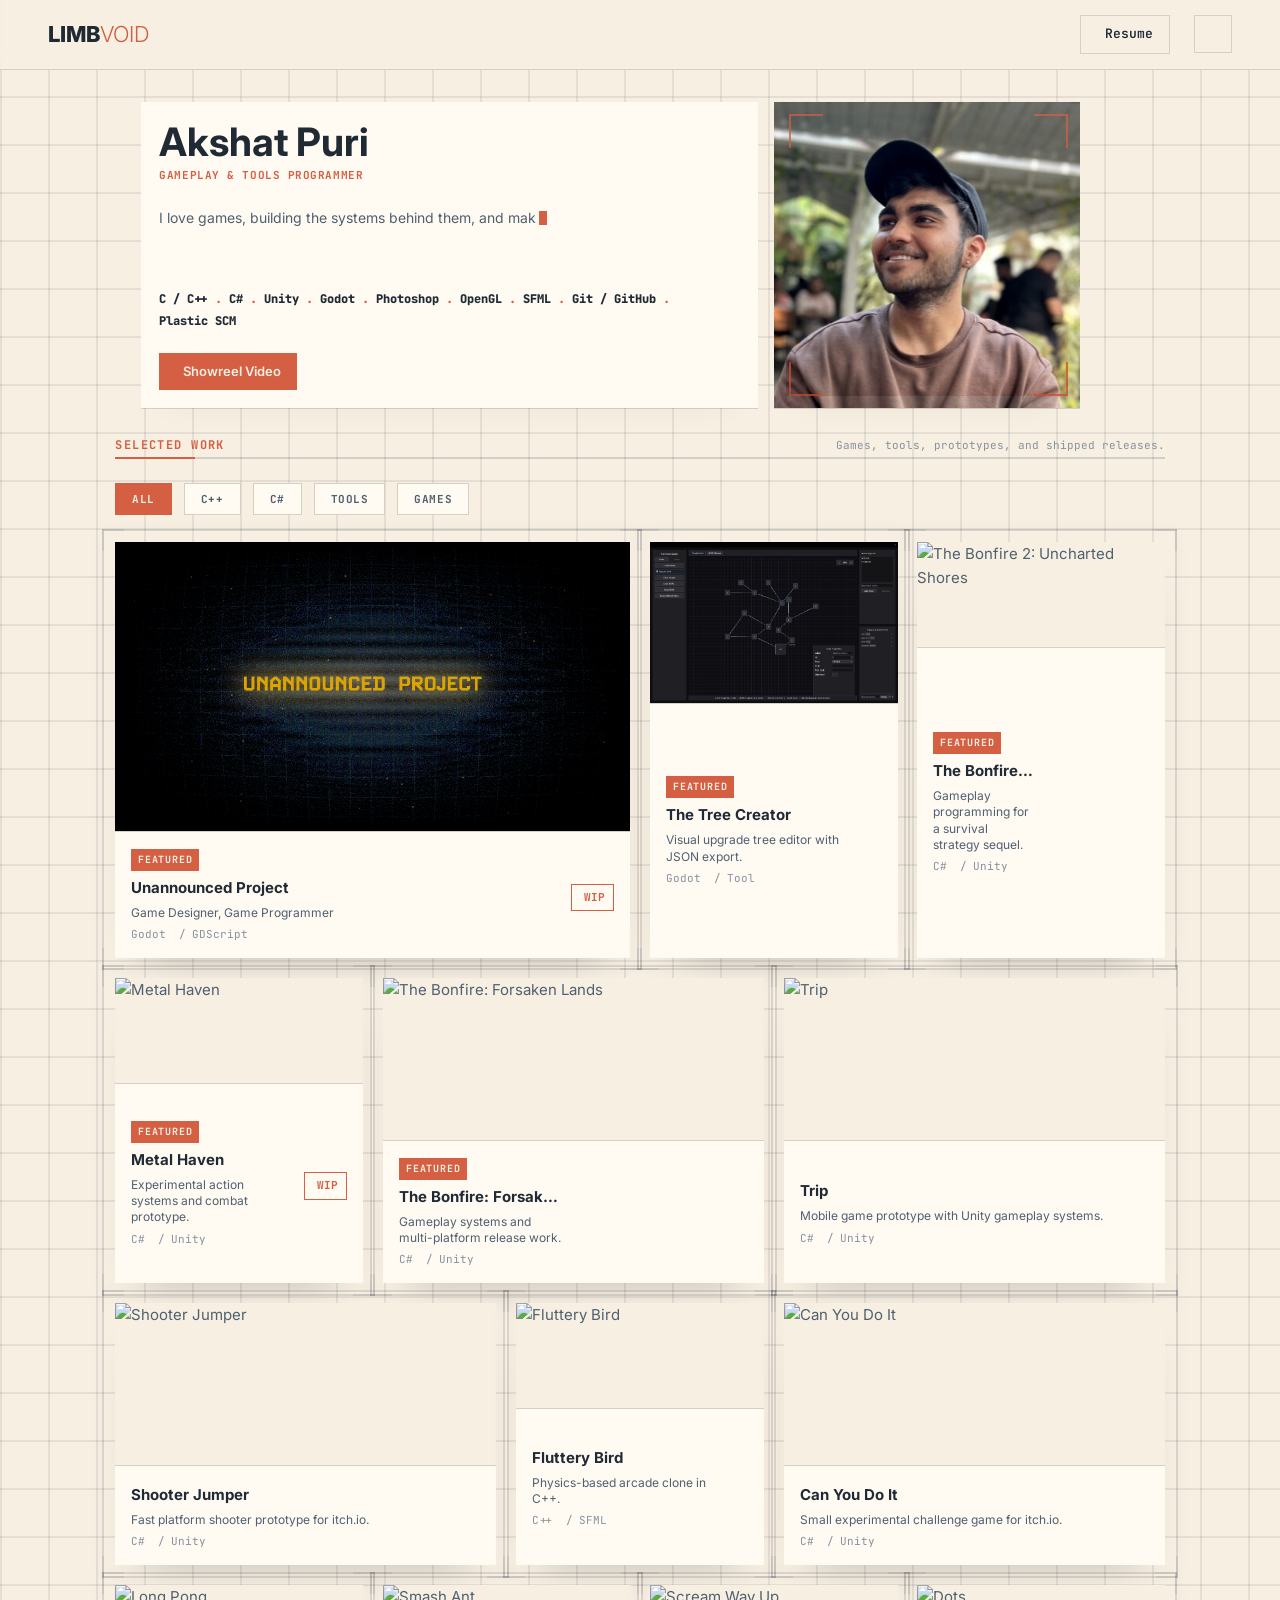
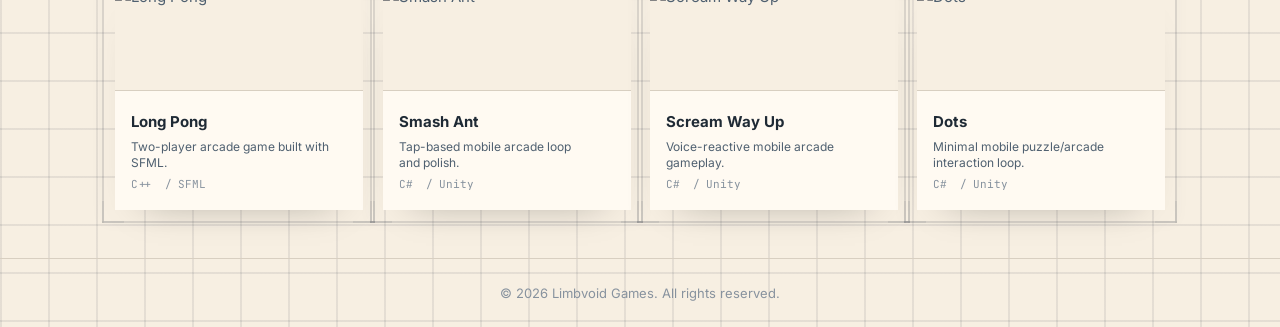
==== index.html @ 51e2d817 "added unannounced project" ====
<!DOCTYPE html>
<html lang="en" data-theme="light">
<head>
    <script>
    (() => {
        const savedTheme = localStorage.getItem('theme');
        if (savedTheme) {
            document.documentElement.setAttribute('data-theme', savedTheme);
        }
    })();
    </script>
    <meta charset="UTF-8">
    <meta name="viewport" content="width=device-width, initial-scale=1.0">
    <title>Akshat Puri - Gameplay & Tools Programmer</title>
    <meta name="description" content="Portfolio of Akshat Puri, Gameplay & Tools Programmer and Indie Game Developer.">
    <link rel="shortcut icon" href="img/favicon.ico" type="image/x-icon">
    <link rel="preconnect" href="https://fonts.googleapis.com">
    <link rel="preconnect" href="https://fonts.gstatic.com" crossorigin>
    <link href="https://fonts.googleapis.com/css2?family=Inter:wght@300;400;500;600;700;800&family=JetBrains+Mono:wght@400;500;700&display=swap" rel="stylesheet">
    <link rel="stylesheet" href="css/style.css">
    <script src="https://kit.fontawesome.com/212c995959.js" crossorigin="anonymous"></script>
</head>
<body>
    <div class="app-container">
        <!-- Minimal Header -->
        <header class="global-header" id="navbar">
            <div class="logo">
                <a href="#">Limb<span>void</span></a>
            </div>
            
            <div class="header-right">
                <a href="img/Akshat Puri_CV_2025.pdf" target="_blank" rel="noopener" class="resume-link">
                    <i class="far fa-file-pdf"></i> Resume
                </a>
                <button class="theme-btn" id="themeToggle" type="button" aria-label="Toggle theme">
                    <i class="fas fa-moon" id="themeIcon"></i>
                </button>
            </div>
        </header>

        <!-- Main Content -->
        <main class="main-content">
            <div class="unified-grid">
                
                <div class="intro-grid">
                    <!-- Bio Card (span-4) -->
                    <div class="bento-card span-4 bio-card">
                        <div class="bio-header">
                            <h1 class="display-title">Akshat Puri</h1>
                            <p class="subtitle-dev">Gameplay &amp; Tools Programmer</p>
                        </div>
                        <p class="bio-text">I love games, building the systems behind them, and making tools that help ideas move faster. I am currently developing my own indie game and always exploring new game technology, engine workflows, and playful ways to make development feel better.</p>
                        <div class="bio-skills" aria-label="Skills">
                            <span>C / C++</span>
                            <span>C#</span>
                            <span>Unity</span>
                            <span>Godot</span>
                            <span>Photoshop</span>
                            <span>OpenGL</span>
                            <span>SFML</span>
                            <span>Git / GitHub</span>
                            <span>Plastic SCM</span>
                        </div>
                        <div class="bio-links">
                            <a href="https://www.youtube.com/watch?v=whk_Isv_YpY" target="_blank" rel="noopener" class="video-btn">
                                <i class="fab fa-youtube"></i> Showreel Video
                            </a>
                        </div>
                    </div>

                    <!-- Profile Photo + Social Links -->
                    <div class="profile-side">
                        <div class="bento-card span-2 photo-card">
                            <img src="img/photu.jpg" alt="Akshat Puri" class="profile-photo">
                        </div>
                        <nav class="social-rail" aria-label="Social links">
                            <a href="https://github.com/AkshatPuri" target="_blank" rel="noopener" aria-label="GitHub" title="GitHub"><i class="fab fa-github"></i></a>
                            <a href="https://www.linkedin.com/in/akshat-puri-430407201/" target="_blank" rel="noopener" aria-label="LinkedIn" title="LinkedIn"><i class="fab fa-linkedin-in"></i></a>
                            <a href="https://discord.com/users/Limbvoid#7779" target="_blank" rel="noopener" aria-label="Discord" title="Discord"><i class="fab fa-discord"></i></a>
                            <a href="https://limbvoid.itch.io/" target="_blank" rel="noopener" aria-label="Itch.io" title="Itch.io"><i class="fab fa-itch-io"></i></a>
                            <a href="https://www.buymeacoffee.com/limbvoid" target="_blank" rel="noopener" aria-label="Support" title="Support"><i class="fas fa-coffee"></i></a>
                            <a href="mailto:akshatpuri2016@gmail.com" aria-label="Email" title="Email"><i class="far fa-envelope"></i></a>
                        </nav>
                    </div>
                </div>

                <section class="work-grid" aria-labelledby="selected-work-heading">
                    <div class="work-section-label">
                        <span id="selected-work-heading">Selected Work</span>
                        <p>Games, tools, prototypes, and shipped releases.</p>
                    </div>

                    <div class="work-filters" role="group" aria-label="Filter projects by tech stack">
                        <button class="filter-btn active" data-filter="all">All</button>
                        <button class="filter-btn" data-filter="c++">C++</button>
                        <button class="filter-btn" data-filter="c#">C#</button>
                        <button class="filter-btn" data-filter="tool">Tools</button>
                        <button class="filter-btn" data-filter="game">Games</button>
                    </div>

                    <!-- Bonfire 1 (span-4) -->
                    <div class="bento-card span-4 project-card">
                    <div class="card-media">
                        <img src="gifs/bonfire1logogif.gif" alt="The Bonfire: Forsaken Lands" loading="lazy">
                    </div>
                    <div class="card-info">
                        <div class="card-meta">
                            <span class="card-badge">Featured</span>
                            <h3 class="card-title">The Bonfire: Forsaken Lands</h3>
                            <p class="card-role">Gameplay systems and multi-platform release work.</p>
                            <div class="card-tags">
                                <span class="tag">C#</span>
                                <span class="tag">Unity</span>
                            </div>
                        </div>
                        <div class="card-links">
                            <a href="https://play.google.com/store/apps/details?id=com.xigmagames.thebonfireFL&gl=US" target="_blank" rel="noopener" title="Google Play Store"><i class="fab fa-google-play"></i></a>
                            <a href="https://apps.apple.com/in/app/the-bonfire-forsaken-lands/id1218799102" target="_blank" rel="noopener" title="App Store"><i class="fab fa-apple"></i></a>
                            <a href="https://store.steampowered.com/app/788210/The_Bonfire_Forsaken_Lands/" target="_blank" rel="noopener" title="Steam"><i class="fab fa-steam"></i></a>
                            <a href="https://www.xbox.com/en-us/games/store/the-bonfire-forsaken-lands/9NKK5FZHHF02" target="_blank" rel="noopener" title="Xbox"><i class="fab fa-xbox"></i></a>
                            <a href="https://www.nintendo.com/store/products/the-bonfire-forsaken-lands-switch/" target="_blank" rel="noopener" title="Nintendo Switch"><i class="fab fa-nintendo-switch"></i></a>
                        </div>
                    </div>
                </div>

                    <!-- Bonfire 2 (span-2) -->
                    <div class="bento-card span-2 project-card">
                    <div class="card-media">
                        <img src="gifs/bonfire2logogif.gif" alt="The Bonfire 2: Uncharted Shores" loading="lazy">
                    </div>
                    <div class="card-info">
                        <div class="card-meta">
                            <span class="card-badge">Featured</span>
                            <h3 class="card-title">The Bonfire 2: Uncharted Shores</h3>
                            <p class="card-role">Gameplay programming for a survival strategy sequel.</p>
                            <div class="card-tags">
                                <span class="tag">C#</span>
                                <span class="tag">Unity</span>
                            </div>
                        </div>
                        <div class="card-links">
                            <a href="https://play.google.com/store/apps/details?id=com.xigmaGames.thebonfire2&gl=US" target="_blank" rel="noopener" title="Google Play Store"><i class="fab fa-google-play"></i></a>
                            <a href="https://apps.apple.com/in/app/the-bonfire-2-uncharted-shores/id1448849222" target="_blank" rel="noopener" title="App Store"><i class="fab fa-apple"></i></a>
                            <a href="https://store.steampowered.com/app/1155880/The_Bonfire_2_Uncharted_Shores/?curator_clanid=37622027" target="_blank" rel="noopener" title="Steam"><i class="fab fa-steam"></i></a>
                        </div>
                    </div>
                </div>

                    <!-- The Tree Creator (span-2) -->
                    <div class="bento-card span-2 project-card">
                    <div class="card-media">
                        <img src="img/tree-creator.png" alt="The Tree Creator" loading="lazy">
                    </div>
                    <div class="card-info">
                        <div class="card-meta">
                            <span class="card-badge">Featured</span>
                            <h3 class="card-title">The Tree Creator</h3>
                            <p class="card-role">Visual upgrade tree editor with JSON export.</p>
                            <div class="card-tags">
                                <span class="tag">Godot</span>
                                <span class="tag">Tool</span>
                            </div>
                        </div>
                        <div class="card-links">
                            <a href="https://limbvoid.itch.io/the-tree-creator" target="_blank" rel="noopener" title="Itch.io"><i class="fab fa-itch-io"></i></a>
                        </div>
                    </div>
                </div>

                    <!-- Metal Haven (span-2) -->
                    <div class="bento-card span-2 project-card">
                    <div class="card-media">
                        <img src="gifs/MetalHaven.gif" alt="Metal Haven" loading="lazy">
                    </div>
                    <div class="card-info">
                        <div class="card-meta">
                            <span class="card-badge">Featured</span>
                            <h3 class="card-title">Metal Haven</h3>
                            <p class="card-role">Experimental action systems and combat prototype.</p>
                            <div class="card-tags">
                                <span class="tag">C#</span>
                                <span class="tag">Unity</span>
                            </div>
                        </div>
                        <div class="card-status">
                            <span class="status-wip"><i class="fas fa-hammer"></i> WIP</span>
                        </div>
                    </div>
                </div>

                    <!-- Scream Way Up (span-2) -->
                    <div class="bento-card span-2 project-card">
                    <div class="card-media">
                        <img src="gifs/screamgif.gif" alt="Scream Way Up" loading="lazy">
                    </div>
                    <div class="card-info">
                        <div class="card-meta">
                            <h3 class="card-title">Scream Way Up</h3>
                            <p class="card-role">Voice-reactive mobile arcade gameplay.</p>
                            <div class="card-tags">
                                <span class="tag">C#</span>
                                <span class="tag">Unity</span>
                            </div>
                        </div>
                        <div class="card-links">
                            <a href="https://play.google.com/store/apps/details?id=com.Limbvoid.ScreamWayUp" target="_blank" rel="noopener" title="Google Play Store"><i class="fab fa-google-play"></i></a>
                        </div>
                    </div>
                </div>

                    <!-- Smash Ant (span-2) -->
                    <div class="bento-card span-2 project-card">
                    <div class="card-media">
                        <img src="gifs/antsgif.gif" alt="Smash Ant" loading="lazy">
                    </div>
                    <div class="card-info">
                        <div class="card-meta">
                            <h3 class="card-title">Smash Ant</h3>
                            <p class="card-role">Tap-based mobile arcade loop and polish.</p>
                            <div class="card-tags">
                                <span class="tag">C#</span>
                                <span class="tag">Unity</span>
                            </div>
                        </div>
                        <div class="card-links">
                            <a href="https://play.google.com/store/apps/details?id=com.Tentaxaur.SmashAnt" target="_blank" rel="noopener" title="Google Play Store"><i class="fab fa-google-play"></i></a>
                        </div>
                    </div>
                </div>

                    <!-- Shooter Jumper (span-2) -->
                    <div class="bento-card span-2 project-card">
                    <div class="card-media">
                        <img src="gifs/shooterjumpergif.gif" alt="Shooter Jumper" loading="lazy">
                    </div>
                    <div class="card-info">
                        <div class="card-meta">
                            <h3 class="card-title">Shooter Jumper</h3>
                            <p class="card-role">Fast platform shooter prototype for itch.io.</p>
                            <div class="card-tags">
                                <span class="tag">C#</span>
                                <span class="tag">Unity</span>
                            </div>
                        </div>
                        <div class="card-links">
                            <a href="https://limbvoid.itch.io/shooter-jumper" target="_blank" rel="noopener" title="Itch.io"><i class="fab fa-itch-io"></i></a>
                        </div>
                    </div>
                </div>

                    <!-- Long Pong (span-2) -->
                    <div class="bento-card span-2 project-card">
                    <div class="card-media">
                        <img src="gifs/ponggif.gif" alt="Long Pong" loading="lazy">
                    </div>
                    <div class="card-info">
                        <div class="card-meta">
                            <h3 class="card-title">Long Pong</h3>
                            <p class="card-role">Two-player arcade game built with SFML.</p>
                            <div class="card-tags">
                                <span class="tag">C++</span>
                                <span class="tag">SFML</span>
                            </div>
                        </div>
                    </div>
                </div>

                    <!-- Fluttery Bird (span-2) -->
                    <div class="bento-card span-2 project-card">
                    <div class="card-media">
                        <img src="gifs/flattybirdgif.gif" alt="Fluttery Bird" loading="lazy">
                    </div>
                    <div class="card-info">
                        <div class="card-meta">
                            <h3 class="card-title">Fluttery Bird</h3>
                            <p class="card-role">Physics-based arcade clone in C++.</p>
                            <div class="card-tags">
                                <span class="tag">C++</span>
                                <span class="tag">SFML</span>
                            </div>
                        </div>
                        <div class="card-links">
                            <a href="https://github.com/AkshatPuri/FlattyBird-Sfml" target="_blank" rel="noopener" title="GitHub"><i class="fab fa-github"></i></a>
                        </div>
                    </div>
                </div>

                    <!-- Trip (span-2) -->
                    <div class="bento-card span-2 project-card">
                    <div class="card-media">
                        <img src="gifs/tripgif.gif" alt="Trip" loading="lazy">
                    </div>
                    <div class="card-info">
                        <div class="card-meta">
                            <h3 class="card-title">Trip</h3>
                            <p class="card-role">Mobile game prototype with Unity gameplay systems.</p>
                            <div class="card-tags">
                                <span class="tag">C#</span>
                                <span class="tag">Unity</span>
                            </div>
                        </div>
                        <div class="card-links">
                            <a href="https://play.google.com/store/apps/details?id=com.Crabshat.Trip" target="_blank" rel="noopener" title="Google Play Store"><i class="fab fa-google-play"></i></a>
                        </div>
                    </div>
                </div>

                    <!-- Dots (span-2) -->
                    <div class="bento-card span-2 project-card">
                    <div class="card-media">
                        <img src="gifs/dotsgif.gif" alt="Dots" loading="lazy">
                    </div>
                    <div class="card-info">
                        <div class="card-meta">
                            <h3 class="card-title">Dots</h3>
                            <p class="card-role">Minimal mobile puzzle/arcade interaction loop.</p>
                            <div class="card-tags">
                                <span class="tag">C#</span>
                                <span class="tag">Unity</span>
                            </div>
                        </div>
                        <div class="card-links">
                            <a href="https://play.google.com/store/apps/details?id=com.Crabshat.Dots&gl" target="_blank" rel="noopener" title="Google Play Store"><i class="fab fa-google-play"></i></a>
                        </div>
                    </div>
                </div>

                    <!-- Can You Do It (span-2) -->
                    <div class="bento-card span-2 project-card">
                    <div class="card-media">
                        <img src="gifs/canyoudoit.png" alt="Can You Do It" loading="lazy">
                    </div>
                    <div class="card-info">
                        <div class="card-meta">
                            <h3 class="card-title">Can You Do It</h3>
                            <p class="card-role">Small experimental challenge game for itch.io.</p>
                            <div class="card-tags">
                                <span class="tag">C#</span>
                                <span class="tag">Unity</span>
                            </div>
                        </div>
                        <div class="card-links">
                            <a href="https://limbvoid.itch.io/can-you-do-it" target="_blank" rel="noopener" title="Itch.io"><i class="fab fa-itch-io"></i></a>
                        </div>
                    </div>
                    </div>
                

                <!-- Unannounced Project (span-2) -->
                <div class="bento-card span-2 project-card">
                    <div class="card-media">
                        <img src="img/unannounced_project.png" alt="Unannounced Project" loading="lazy">
                    </div>
                    <div class="card-info">
                        <div class="card-meta">
                            <span class="card-badge">Featured</span>
                            <h3 class="card-title">Unannounced Project</h3>
                            <p class="card-role">Game Designer, Game Programmer</p>
                            <div class="card-tags">
                                <span class="tag">Godot</span>
                                <span class="tag">GDScript</span>
                            </div>
                        </div>
                        <div class="card-status">
                            <span class="status-wip"><i class="fas fa-hammer"></i> WIP</span>
                        </div>
                    </div>
                </div>
</section>
            </div>
        </main>

        <!-- Footer -->
        <footer class="footer">
            <p>&copy; 2026 Limbvoid Games. All rights reserved.</p>
        </footer>
    </div>

    <!-- Video Showreel Modal -->
    <div id="videoModal" class="video-modal" aria-hidden="true" role="dialog">
        <div class="video-modal-backdrop" id="modalBackdrop"></div>
        <div class="video-modal-content">
            <button class="video-modal-close" id="closeModal" aria-label="Close video showreel" type="button">
                <i class="fas fa-times"></i>
            </button>
            <div class="video-modal-wrapper">
                <iframe id="showreelIframe" src="" title="Akshat Puri Showreel Video" frameborder="0" allow="accelerometer; autoplay; clipboard-write; encrypted-media; gyroscope; picture-in-picture; web-share" allowfullscreen></iframe>
            </div>
        </div>
    </div>

    <script src="javascript/script.js"></script>
</body>
</html>
---- css/style.css ----
/* ==========================================
   DESIGN TOKENS (Soft Low-Contrast Bento Grid)
   ========================================== */
:root {
    --bg: #f7efe2;
    /* Warm paper base */
    --bg-alt: #fffaf2;
    /* Clean elevated card surface */
    --text: #1f2a35;
    /* Ink blue-charcoal */
    --text-secondary: #4f6070;
    /* Cool readable body text */
    --text-muted: #87929e;
    /* Quiet metadata */
    --border: #d8cfc1;
    /* Warm neutral divider */
    --grid-line: rgba(31, 42, 53, 0.16);
    --page-grid: rgba(31, 42, 53, 0.085);
    --matrix-line: rgba(31, 42, 53, 0.24);
    --matrix-glow: rgba(43, 98, 128, 0.1);
    --accent: #d45f43;
    /* Warm coral action color */
    --accent-hover: #a94732;
    --cool-accent: #2f6f8f;
    /* Cool counterpoint */

    --font-sans: 'Inter', system-ui, -apple-system, sans-serif;
    --font-heading: 'Inter', sans-serif;
    --font-mono: 'JetBrains Mono', 'Fira Code', 'Consolas', monospace;

    --radius: 0px;
    /* Sharp premium edges */
    --transition: all 0.3s cubic-bezier(0.16, 1, 0.3, 1);
}

[data-theme="dark"] {
    --bg: #11171d;
    /* Deep graphite base */
    --bg-alt: #1d252d;
    /* Lifted slate card surface */
    --text: #f4ecdf;
    /* Warm off-white text */
    --text-secondary: #bdc8d0;
    /* Soft cool body text */
    --text-muted: #81909a;
    /* Muted metadata */
    --border: #303b45;
    /* Low-glare divider */
    --grid-line: rgba(211, 226, 235, 0.14);
    --page-grid: rgba(211, 226, 235, 0.075);
    --matrix-line: rgba(211, 226, 235, 0.22);
    --matrix-glow: rgba(255, 138, 97, 0.13);
    --accent: #ff8a61;
    /* Luminous coral in dark mode */
    --accent-hover: #ffad8f;
    --cool-accent: #86c5e8;
}

[data-theme="arcade"] {
    --bg: #090c11;
    /* Arcade cabinet black */
    --bg-alt: #151922;
    /* Deep panel surface */
    --text: #fff5d6;
    /* Warm pixel-glow text */
    --text-secondary: #c6d4dc;
    /* Cool readable body text */
    --text-muted: #81939e;
    /* Muted terminal metadata */
    --border: #2d3743;
    /* Quiet steel divider */
    --grid-line: rgba(242, 184, 75, 0.18);
    --page-grid: rgba(91, 210, 203, 0.085);
    --matrix-line: rgba(91, 210, 203, 0.26);
    --matrix-glow: rgba(242, 184, 75, 0.16);
    --accent: #f2b84b;
    /* Coin-op amber */
    --accent-hover: #ffd775;
    --cool-accent: #5bd2cb;
    /* CRT cyan counterpoint */
}

[data-theme="forest"] {
    --bg: #0c120f;
    /* Deep pine base */
    --bg-alt: #172018;
    /* Moss-dark panel surface */
    --text: #f0ead8;
    /* Warm parchment text */
    --text-secondary: #c3cbb6;
    /* Soft herb body text */
    --text-muted: #83917e;
    /* Quiet sage metadata */
    --border: #303c2f;
    /* Organic divider */
    --grid-line: rgba(140, 172, 112, 0.18);
    --page-grid: rgba(140, 172, 112, 0.075);
    --matrix-line: rgba(215, 169, 85, 0.28);
    --matrix-glow: rgba(111, 171, 117, 0.15);
    --accent: #d7a955;
    /* Brass highlight */
    --accent-hover: #f0ca78;
    --cool-accent: #6fab75;
    /* Moss counterpoint */
}


[data-theme="mono"] {
    --bg: #050505;
    --bg-alt: #111111;

    --text: #f5f5f5;
    --text-secondary: #c8c8c8;
    --text-muted: #7f7f7f;

    --border: #242424;

    --grid-line: rgba(255,255,255,0.06);
    --page-grid: rgba(255,255,255,0.03);
    --matrix-line: rgba(255,255,255,0.08);
    --matrix-glow: rgba(255,255,255,0.04);

    --accent: #ffffff;
    --accent-hover: #d8d8d8;
    --cool-accent: #8a8a8a;
}

/* ==========================================
   RESET & BASE STYLES
   ========================================== */
* {
    margin: 0;
    padding: 0;
    box-sizing: border-box;
    text-decoration: none;
}

html {
    scroll-behavior: smooth;
}

body {
    background:
        linear-gradient(var(--page-grid) 2px, transparent 2px),
        linear-gradient(90deg, var(--page-grid) 2px, transparent 2px),
        var(--bg);
    background-size: 48px 48px;
    animation: pageGridDrift 28s linear infinite;
    color: var(--text-secondary);
    font-family: var(--font-sans);
    font-size: 15px;
    line-height: 1.6;
    transition: background 0.3s var(--transition), color 0.3s var(--transition);
    -webkit-font-smoothing: antialiased;
    -moz-osx-font-smoothing: grayscale;
    overflow-x: hidden;
}

h1,
h2,
h3,
h4 {
    color: var(--text);
    font-family: var(--font-heading);
    font-weight: 700;
}

a {
    color: inherit;
    transition: var(--transition);
}

img {
    max-width: 100%;
    display: block;
}

li {
    list-style: none;
}

::selection {
    background: var(--accent);
    color: var(--bg);
}

@media (pointer: fine) {

    body,
    a,
    button,
    .project-card {
        cursor: none !important;
    }

    .site-cursor {
        position: fixed;
        top: 0;
        left: 0;
        width: 18px;
        height: 18px;
        border: 2px solid var(--text);
        border-radius: 0;
        pointer-events: none;
        transform: translate(-50%, -50%);
        z-index: 9999;
        opacity: 0;
        transition: width 0.16s ease, height 0.16s ease, border-color 0.16s ease, opacity 0.16s ease, transform 0.05s linear;
    }

    .site-cursor::before,
    .site-cursor::after {
        content: "";
        position: absolute;
        background: currentColor;
        opacity: 0.75;
    }

    .site-cursor::before {
        width: 8px;
        height: 2px;
        left: 50%;
        top: 50%;
        transform: translate(-50%, -50%);
    }

    .site-cursor::after {
        width: 2px;
        height: 8px;
        left: 50%;
        top: 50%;
        transform: translate(-50%, -50%);
    }

    .site-cursor.is-visible {
        opacity: 0.9;
    }

    .site-cursor.is-hovering {
        width: 30px;
        height: 30px;
        border-color: var(--accent);
    }
}

/* ==========================================
   LAYOUT CONTAINER & STICKY HEADER
   ========================================== */
.app-container {
    display: flex;
    flex-direction: column;
    min-height: 100vh;
}

.global-header {
    position: sticky;
    top: 0;
    width: 100%;
    height: 70px;
    display: flex;
    justify-content: space-between;
    align-items: center;
    padding: 0 48px;
    background: color-mix(in srgb, var(--bg) 92%, transparent);
    backdrop-filter: blur(14px);
    border-bottom: 1px solid var(--border);
    z-index: 1000;
    transition: background 0.3s ease, border-color 0.3s ease;
}

/* Header Logo */
.global-header .logo a {
    font-family: var(--font-heading);
    color: var(--text);
    font-size: 22px;
    font-weight: 800;
    text-transform: uppercase;
    letter-spacing: 0;
    display: inline-block;
    transition: color 0.24s ease, transform 0.24s ease, letter-spacing 0.24s ease;
}

.global-header .logo a:hover {
    letter-spacing: 0.02em;
    transform: translateX(2px);
}

.global-header .logo a span {
    font-weight: 300;
    color: var(--accent);
}

/* Header Right Panel */
.global-header .header-right {
    display: flex;
    align-items: center;
    gap: 24px;
}

.global-header .resume-link {
    font-family: var(--font-mono);
    font-size: 13px;
    font-weight: 600;
    color: var(--text);
    display: flex;
    align-items: center;
    gap: 8px;
    padding: 8px 16px;
    border: 1px solid var(--border);
    border-radius: var(--radius);
    position: relative;
    overflow: hidden;
}

.global-header .resume-link::before {
    content: "";
    position: absolute;
    inset: 0;
    background: linear-gradient(90deg, transparent, color-mix(in srgb, var(--accent) 22%, transparent), transparent);
    transform: translateX(-110%);
    transition: transform 0.42s ease;
}

.global-header .resume-link:hover {
    border-color: var(--accent);
    color: var(--accent);
    background: var(--bg-alt);
}

.global-header .resume-link:hover::before {
    transform: translateX(110%);
}

.global-header .theme-btn {
    background: transparent;
    border: 1px solid var(--border);
    color: var(--text);
    width: 38px;
    height: 38px;
    cursor: pointer;
    display: flex;
    align-items: center;
    justify-content: center;
    font-size: 14px;
    border-radius: var(--radius);
    transition: var(--transition);
}

.global-header .theme-btn:hover {
    background: var(--bg-alt);
    border-color: var(--text);
}

.global-header .theme-btn:active,
.global-header .resume-link:active,
.bio-card .video-btn:active {
    transform: translate(1px, 1px);
}

/* ==========================================
   MAIN CONTENT & BENTO GRID SYSTEM
   ========================================== */
.main-content {
    max-width: none;
    width: 100%;
    margin: 0;
    padding: clamp(1rem, 2.2vh, 1.5rem) clamp(1rem, 3vw, 2.625rem) clamp(1.75rem, 4vh, 2.5rem);
    flex-grow: 1;
}

.unified-grid {
    --matrix-gap: clamp(1rem, 2.2vmin, 1.5rem);
    --intro-gap: clamp(0.85rem, 1.8vmin, 1.15rem);
    --frame-offset: clamp(0.55rem, 1.4vmin, 0.875rem);
    display: grid;
    grid-template-columns:
        minmax(0, 0.35fr) repeat(6, minmax(0, 1fr)) minmax(0, 0.35fr);
    gap: var(--matrix-gap);
    padding: clamp(8px, 1.1vw, 12px);
    overflow: visible;
    min-width: 0;
}

.intro-grid {
    --intro-panel-height: clamp(17rem, 34vh, 21rem);
    --social-rail-width: calc(var(--intro-panel-height) * 0.16);
    --intro-side-gap: calc(var(--intro-panel-height) * 0.035);
    grid-column: 1 / -1;
    justify-self: center;
    width: min(78vw, calc(var(--intro-panel-height) * 3.35));
    max-width: 100%;
    display: flex;
    align-items: stretch;
    gap: var(--intro-gap);
    min-width: 0;
}

.intro-grid .bio-card {
    grid-column: 1;
}

.intro-grid .profile-side {
    grid-column: 2;
}

.work-grid {
    grid-column: 1 / -1;
    justify-self: center;
    width: min(82vw, calc(100vh * 1.35));
    max-width: 100%;
    display: grid;
    grid-template-columns: repeat(8, minmax(0, 1fr));
    gap: var(--matrix-gap);
    overflow: visible;
    min-width: 0;
}

/* Bento Card Base Styling */
.bento-card {
    --card-shadow: rgba(0, 0, 0, 0.08);
    background: var(--bg-alt);
    border: 0;
    border-radius: var(--radius);
    padding: clamp(1rem, 2.6vh, 1.5rem);
    display: flex;
    flex-direction: column;
    justify-content: space-between;
    transition: var(--transition);
    overflow: hidden;
    position: relative;
    z-index: 1;
    box-shadow: 0 1px 0 var(--grid-line), 0 18px 34px -28px var(--card-shadow);
    opacity: 0;
    transform: scale(0);
    isolation: isolate;
    min-width: 0;
}

.bento-card::before {
    content: "";
    position: absolute;
    inset: 0;
    border-left: 3px solid transparent;
    pointer-events: none;
    z-index: 0;
    transition: border-color 0.24s ease, opacity 0.24s ease;
    opacity: 0;
}

.bento-card:not(.photo-card):not(.project-card):hover::before {
    border-left-color: var(--accent);
    opacity: 0.85;
}

.bento-card>* {
    position: relative;
    z-index: 1;
}

.bento-card.is-popping {
    animation: cardPopIn 560ms cubic-bezier(0.2, 1.35, 0.32, 1) both;
    animation-delay: var(--pop-delay, 0ms);
}

.bento-card:hover {
    box-shadow: 0 1px 0 var(--grid-line), 0 28px 50px -30px rgba(0, 0, 0, 0.28);
    z-index: 5;
    transform: translateY(-5px);
}

[data-theme="dark"] .bento-card:hover {
    box-shadow: 0 1px 0 var(--grid-line), 0 30px 54px -28px rgba(0, 0, 0, 0.55);
}

/* Column Spans */
.span-4 {
    grid-column: span 4;
}

.span-3 {
    grid-column: span 3;
}

.span-2 {
    grid-column: span 2;
}

@media (min-width: 1025px) {
    .intro-grid .bio-card {
        grid-column: 1;
    }

    .intro-grid .profile-side {
        grid-column: 2;
    }

    .work-grid .project-card {
        grid-column: span var(--project-span, 2);
        min-height: var(--project-height, clamp(11rem, 24vh, 15rem));
    }
}

/* ==========================================
   BIO CARD STYLING
   ========================================== */
.bio-card {
    gap: calc(var(--intro-panel-height) * 0.026);
    flex: 1 1 64%;
    height: var(--intro-panel-height);
    min-height: 0;
    padding: calc(var(--intro-panel-height) * 0.06);
}

.bio-card .bio-header {
    display: flex;
    flex-direction: column;
    gap: calc(var(--intro-panel-height) * 0.01);
}

.bio-card .display-title {
    font-size: clamp(1.8rem, 3.2vw, 2.45rem);
    line-height: 1.1;
    letter-spacing: 0;
    color: var(--text);
}

.bio-card .subtitle-dev {
    font-family: var(--font-mono);
    font-size: 11px;
    font-weight: 700;
    text-transform: uppercase;
    letter-spacing: 0.05em;
    color: var(--accent);
}

.bio-card .bio-text {
    font-size: 14px;
    color: var(--text-secondary);
    max-width: 540px;
    min-height: 4.2em;
    overflow-wrap: break-word;
}

.bio-card .bio-text.is-typing::after {
    content: "";
    display: inline-block;
    width: 8px;
    height: 1em;
    margin-left: 3px;
    background: var(--accent);
    vertical-align: -0.12em;
    animation: caretBlink 780ms steps(1, end) infinite;
}

.bio-skills {
    display: flex;
    flex-wrap: wrap;
    gap: 4px 0;
    max-width: 560px;
    font-family: var(--font-mono);
    font-size: 12px;
    line-height: 1.5;
    color: var(--text);
    min-width: 0;
}

.bio-skills span {
    font-weight: 800;
    white-space: nowrap;
}

.bio-skills span:not(:last-child)::after {
    content: ".";
    margin: 0 7px;
    color: var(--accent);
    font-weight: 900;
}

.bio-card .video-btn {
    display: inline-flex;
    align-items: center;
    gap: 8px;
    background: var(--accent);
    color: var(--bg);
    padding: 8px 16px;
    border-radius: var(--radius);
    font-size: 13px;
    font-weight: 600;
    overflow: hidden;
    position: relative;
}

.bio-card .video-btn::before {
    content: "";
    position: absolute;
    inset: 0;
    background: linear-gradient(90deg, transparent, rgba(255, 255, 255, 0.28), transparent);
    transform: translateX(-120%);
    transition: transform 0.42s ease;
}

.bio-card .video-btn:hover::before {
    transform: translateX(120%);
}

.bio-card .video-btn i,
.bio-card .video-btn span {
    position: relative;
    z-index: 1;
}

.bio-card .video-btn:hover {
    background: var(--accent-hover);
}

/* ==========================================
   PHOTO & SOCIAL RAIL STYLING
   ========================================== */
.profile-side {
    display: flex;
    flex: 0 0 calc(var(--intro-panel-height) + var(--social-rail-width) + var(--intro-side-gap));
    align-items: stretch;
    align-self: stretch;
    gap: var(--intro-side-gap);
    min-width: 0;
    height: var(--intro-panel-height);
}

.photo-card {
    padding: 0;
    background: var(--text);
    isolation: isolate;
    width: var(--intro-panel-height);
    height: var(--intro-panel-height);
    aspect-ratio: 1 / 1;
    justify-self: center;
    transition: transform 0.3s cubic-bezier(0.16, 1, 0.3, 1), box-shadow 0.3s cubic-bezier(0.16, 1, 0.3, 1), opacity 0.3s cubic-bezier(0.16, 1, 0.3, 1), background 0.3s ease;
}

.profile-side .photo-card {
    flex: 0 0 var(--intro-panel-height);
    height: var(--intro-panel-height);
    min-width: 0;
    width: var(--intro-panel-height);
    align-self: flex-start;
}

.photo-card::before,
.photo-card::after {
    content: "";
    position: absolute;
    inset: 12px;
    pointer-events: none;
    z-index: 3;
}

.photo-card::before {
    background:
        linear-gradient(var(--accent), var(--accent)) left top / 34px 2px no-repeat,
        linear-gradient(var(--accent), var(--accent)) right top / 34px 2px no-repeat,
        linear-gradient(var(--accent), var(--accent)) left bottom / 34px 2px no-repeat,
        linear-gradient(var(--accent), var(--accent)) right bottom / 34px 2px no-repeat,
        linear-gradient(90deg, var(--accent), var(--accent)) left top / 2px 34px no-repeat,
        linear-gradient(90deg, var(--accent), var(--accent)) right top / 2px 34px no-repeat,
        linear-gradient(90deg, var(--accent), var(--accent)) left bottom / 2px 34px no-repeat,
        linear-gradient(90deg, var(--accent), var(--accent)) right bottom / 2px 34px no-repeat;
    opacity: 0.75;
}

.photo-card::after {
    background:
        linear-gradient(135deg, color-mix(in srgb, var(--cool-accent) 24%, transparent), transparent 38%),
        linear-gradient(315deg, color-mix(in srgb, var(--accent) 28%, transparent), transparent 42%),
        linear-gradient(180deg, transparent 58%, rgba(0, 0, 0, 0.35));
    mix-blend-mode: soft-light;
    opacity: 0.9;
    transition: opacity 0.28s ease;
}

.photo-card .profile-photo {
    width: 100%;
    height: 100%;
    object-fit: cover;
    display: block;
    aspect-ratio: 1 / 1;
    filter: contrast(1.04) saturate(0.92);
    transform: scale(1.01);
    transition: transform 0.42s cubic-bezier(0.16, 1, 0.3, 1), filter 0.42s ease;
}

.photo-card:hover .profile-photo {
    filter: contrast(1.1) saturate(1.04);
    transform: scale(1.055);
}

.photo-card:hover::after {
    opacity: 0.7;
}

.photo-card:hover::before {
    animation: photoFrameLock 720ms steps(2, end);
}

.social-rail {
    display: flex;
    flex: 0 0 var(--social-rail-width);
    flex-direction: column;
    align-items: center;
    justify-content: center;
    gap: 8px;
    align-self: stretch;
}

.social-rail a {
    width: var(--social-rail-width);
    height: var(--social-rail-width);
    display: inline-flex;
    align-items: center;
    justify-content: center;
    font-size: 24px;
    color: var(--text-muted);
    transition: color 0.2s ease, transform 0.2s ease;
}

.social-rail a:hover {
    color: var(--accent);
    transform: translateX(5px);
}

/* ==========================================
   WORK SECTION LABEL
   ========================================== */
.work-section-label {
    grid-column: 1 / -1;
    display: flex;
    align-items: end;
    justify-content: space-between;
    gap: 24px;
    padding: 8px 0 2px;
    border-bottom: 2px solid var(--grid-line);
    position: relative;
}

.work-section-label::after {
    content: "";
    position: absolute;
    left: 0;
    bottom: -2px;
    width: 80px;
    height: 2px;
    background: var(--accent);
    animation: workSignal 3.6s ease-in-out infinite;
}

.work-section-label span {
    font-family: var(--font-mono);
    font-size: 12px;
    font-weight: 700;
    letter-spacing: 0.12em;
    text-transform: uppercase;
    color: var(--accent);
}

.work-section-label p {
    font-family: var(--font-mono);
    font-size: 11px;
    color: var(--text-muted);
    text-align: right;
}

/* ==========================================
   WORK FILTERS & BUTTONS
   ========================================== */
.work-filters {
    grid-column: 1 / -1;
    display: flex;
    flex-wrap: wrap;
    gap: 12px;
    margin-top: 4px;
    margin-bottom: 8px;
}

.filter-btn {
    font-family: var(--font-mono);
    font-size: 11px;
    font-weight: 700;
    color: var(--text-secondary);
    background: var(--bg-alt);
    border: 1px solid var(--border);
    padding: 8px 16px;
    border-radius: var(--radius);
    cursor: pointer;
    text-transform: uppercase;
    letter-spacing: 0.05em;
    transition: var(--transition);
}

.filter-btn:hover {
    border-color: var(--accent);
    color: var(--accent);
}

.filter-btn.active {
    background: var(--accent);
    color: var(--bg);
    border-color: var(--accent);
}

.bento-card.is-hidden {
    display: none !important;
}

/* ==========================================
   PROJECT CARD STYLING
   ========================================== */
.project-card {
    padding: 0;
    gap: 0;
    overflow: visible;
    box-shadow:
        0 20px 38px -30px rgba(0, 0, 0, 0.35);
}

.project-card:has(.card-links a) {
    cursor: pointer;
    transition: scale 0.3s cubic-bezier(0.16, 1, 0.3, 1);
}

.project-card:has(.card-links a):hover {
    scale: 1.1;
}

.project-card:hover {
    box-shadow:
        0 1px 0 var(--grid-line),
        0 34px 56px -34px rgba(0, 0, 0, 0.45);
}

.featured-project-card .card-title {
    font-size: 16px;
}

.project-card::before,
.project-card::after {
    content: "";
    position: absolute;
    inset: calc(var(--frame-offset) * -1);
    pointer-events: none;
    z-index: 0;
}

.project-card::before {
    border: 2px solid var(--matrix-line);
    opacity: 0.58;
    animation: matrixBlink 2.6s steps(2, end) infinite, frameJitter 5.2s steps(1, end) infinite;
}

.project-card:hover::before {
    border-color: var(--accent);
    opacity: 0.78;
}

.project-card::after {
    background:
        linear-gradient(var(--matrix-line), var(--matrix-line)) left top / 22px 2px no-repeat,
        linear-gradient(var(--matrix-line), var(--matrix-line)) right top / 22px 2px no-repeat,
        linear-gradient(var(--matrix-line), var(--matrix-line)) left bottom / 22px 2px no-repeat,
        linear-gradient(var(--matrix-line), var(--matrix-line)) right bottom / 22px 2px no-repeat,
        linear-gradient(90deg, var(--matrix-line), var(--matrix-line)) left top / 2px 22px no-repeat,
        linear-gradient(90deg, var(--matrix-line), var(--matrix-line)) right top / 2px 22px no-repeat,
        linear-gradient(90deg, var(--matrix-line), var(--matrix-line)) left bottom / 2px 22px no-repeat,
        linear-gradient(90deg, var(--matrix-line), var(--matrix-line)) right bottom / 2px 22px no-repeat;
    box-shadow: 0 0 16px var(--matrix-glow);
    opacity: 0.32;
    animation: matrixPulse 3.4s ease-in-out infinite;
}

.project-card:hover::after {
    opacity: 0.58;
}

.project-card:nth-of-type(3n)::before {
    animation-delay: -0.7s;
}

.project-card:nth-of-type(4n)::after {
    animation-delay: -1.2s;
}

.project-card .card-media {
    width: 100%;
    aspect-ratio: 21 / 9;
    overflow: visible;
    border-bottom: 1px solid var(--border);
    position: relative;
    z-index: 2;
    background: var(--bg);
    isolation: isolate;
}

.project-card .card-media img {
    width: 100%;
    height: 100%;
    object-fit: contain;
    transition: var(--transition);
}

.project-card .card-media-empty {
    display: grid;
    place-items: center;
    background:
        linear-gradient(90deg, transparent 0 49%, color-mix(in srgb, var(--matrix-line) 72%, transparent) 49% 51%, transparent 51%),
        linear-gradient(0deg, transparent 0 49%, color-mix(in srgb, var(--matrix-line) 72%, transparent) 49% 51%, transparent 51%),
        color-mix(in srgb, var(--bg-alt) 84%, var(--accent) 16%);
    background-size: 38px 38px;
}

.project-card .card-media-empty::before {
    content: "EMPTY CARD";
    font-family: var(--font-mono);
    font-size: 11px;
    font-weight: 800;
    letter-spacing: 0.12em;
    color: var(--text-muted);
    border: 1px solid var(--matrix-line);
    padding: 8px 10px;
    background: var(--bg);
}

.project-card.is-test-card .card-info {
    background:
        linear-gradient(90deg, color-mix(in srgb, var(--accent) 12%, transparent), transparent 42%),
        var(--bg-alt);
}

.project-card:hover .card-media img {
    transform: none;
}

.project-card .card-info {
    padding: clamp(0.75rem, 1.6vh, 0.95rem) clamp(0.8rem, 1.6vw, 1rem);
    display: flex;
    flex-grow: 1;
    justify-content: space-between;
    align-items: center;
    gap: 16px;
    background: var(--bg-alt);
    position: relative;
    z-index: 4;
    border-top: 2px solid transparent;
    transition: border-color 0.24s ease, background 0.24s ease;
}

.project-card:hover .card-info {
    border-top-color: var(--accent);
    background: color-mix(in srgb, var(--bg-alt) 92%, var(--accent) 8%);
}

.project-card .card-meta {
    display: flex;
    flex-direction: column;
    gap: 5px;
    overflow: hidden;
}

.project-card .card-badge {
    align-self: flex-start;
    font-family: var(--font-mono);
    font-size: 10px;
    font-weight: 700;
    letter-spacing: 0.08em;
    text-transform: uppercase;
    color: var(--bg);
    background: var(--accent);
    padding: 3px 7px;
}

.project-card .card-title {
    font-size: 15px;
    font-weight: 700;
    color: var(--text);
    white-space: nowrap;
    overflow: hidden;
    text-overflow: ellipsis;
    transition: color 0.22s ease;
}

.project-card:hover .card-title {
    color: var(--accent);
}

.project-card .card-role {
    font-size: 12px;
    line-height: 1.35;
    color: var(--text-secondary);
    max-width: 36rem;
}

.project-card .card-tags {
    display: flex;
    flex-wrap: wrap;
    gap: 6px;
}

.project-card .tag {
    font-family: var(--font-mono);
    font-size: 11px;
    color: var(--text-muted);
}

.project-card .tag:not(:last-child)::after {
    content: " /";
    margin-left: 6px;
}

.project-card .card-links {
    display: flex;
    gap: 12px;
    align-items: center;
    flex-shrink: 0;
}

.project-card .card-links a {
    font-size: 16px;
    color: var(--text-secondary);
    display: inline-flex;
    align-items: center;
    justify-content: center;
    width: 24px;
    height: 24px;
    transition: color 0.18s ease, background 0.18s ease, transform 0.18s ease;
}

.project-card .card-links a:hover {
    background: var(--text);
    color: var(--accent);
    transform: translateY(-2px);
}

/* WIP Status Badge */
.project-card .card-status {
    flex-shrink: 0;
}

.project-card .status-wip {
    font-family: var(--font-mono);
    font-size: 11px;
    font-weight: 700;
    color: var(--accent);
    padding: 4px 8px;
    border: 1px solid var(--accent);
    border-radius: var(--radius);
    display: inline-flex;
    align-items: center;
    gap: 4px;
}

[data-theme="mono"] .profile-photo {
    filter: grayscale(100%) contrast(1.15);
    transition: filter 0.35s ease, transform 0.35s ease;
}

[data-theme="mono"] .photo-card:hover .profile-photo {
    filter: grayscale(0%) contrast(1.1);
}

[data-theme="mono"] .project-card .card-media img {
    filter: grayscale(100%) contrast(1.05);
    transition:
        filter 0.35s ease,
        transform 0.35s ease;
}

[data-theme="mono"] .project-card:hover .card-media img {
    filter: grayscale(0%) contrast(1.05);
}



@keyframes matrixBlink {

    0%,
    44%,
    100% {
        opacity: 0.28;
        filter: none;
    }

    45%,
    52% {
        opacity: 0.95;
        filter: drop-shadow(0 0 8px var(--matrix-line));
    }

    64%,
    70% {
        opacity: 0.7;
    }
}

@keyframes matrixPulse {

    0%,
    100% {
        opacity: 0.18;
    }

    50% {
        opacity: 0.5;
    }
}

@keyframes pageGridDrift {
    from {
        background-position: 0 0, 0 0, 0 0;
    }

    to {
        background-position: 48px 48px, 48px 48px, 0 0;
    }
}

@keyframes cardPopIn {
    0% {
        opacity: 0;
        transform: scale(0);
    }

    55% {
        opacity: 1;
        transform: scale(1.08);
    }

    70% {
        opacity: 1;
        transform: scale(0.97);
    }

    100% {
        opacity: 1;
        transform: scale(1);
    }
}

@keyframes headingSignal {

    0%,
    100% {
        transform: scaleX(0.35);
        opacity: 0.45;
    }

    50% {
        transform: scaleX(1);
        opacity: 1;
    }
}

@keyframes caretBlink {

    0%,
    52% {
        opacity: 1;
    }

    53%,
    100% {
        opacity: 0;
    }
}

@keyframes workSignal {

    0%,
    100% {
        transform: translateX(0);
        opacity: 0.45;
    }

    45% {
        transform: translateX(140px);
        opacity: 1;
    }

    70% {
        transform: translateX(60px);
        opacity: 0.7;
    }
}

@keyframes photoFrameLock {

    0%,
    100% {
        opacity: 0.75;
        transform: translate(0, 0);
    }

    25% {
        opacity: 1;
        transform: translate(2px, 0);
    }

    50% {
        transform: translate(-1px, 1px);
    }

    75% {
        transform: translate(0, -1px);
    }
}

@keyframes frameJitter {

    0%,
    88%,
    100% {
        transform: translate(0, 0);
    }

    90% {
        transform: translate(2px, 0);
    }

    92% {
        transform: translate(-1px, 1px);
    }

    94% {
        transform: translate(0, -1px);
    }
}

@media (prefers-reduced-motion: reduce) {

    *,
    *::before,
    *::after {
        animation-duration: 0.01ms !important;
        animation-iteration-count: 1 !important;
        scroll-behavior: auto !important;
        transition-duration: 0.01ms !important;
    }

    .bento-card {
        opacity: 1;
        transform: none;
    }
}

@media (pointer: fine) {

    body,
    body * {
        cursor: none !important;
    }
}

/* ==========================================
   FOOTER
   ========================================== */
.footer {
    padding: 24px 0;
    border-top: 1px solid var(--border);
    text-align: center;
    font-size: 13px;
    color: var(--text-muted);
}

/* ==========================================
   RESPONSIVE DESIGN (Bento Layout Collapse)
   ========================================== */
@media (max-width: 1024px) {
    .main-content {
        padding: clamp(1rem, 2.5vh, 1.5rem);
    }

    .intro-grid {
        width: 100%;
    }

    .intro-grid .bio-card {
        grid-column: 1;
    }

    .intro-grid .profile-side {
        grid-column: 2;
    }

    .unified-grid {
        grid-template-columns: repeat(4, 1fr);
    }

    .work-grid {
        width: min(100%, 900px);
        grid-template-columns: repeat(6, minmax(0, 1fr));
    }

    .work-grid .project-card {
        grid-column: span 3;
        min-height: var(--project-height, clamp(10.5rem, 24vh, 14rem));
    }

    .span-4 {
        grid-column: span 4;
    }

    .span-3 {
        grid-column: span 2;
    }

    .span-2 {
        grid-column: span 2;
    }

    .work-section-label {
        grid-column: 1 / -1;
    }
}

@media (max-width: 980px) {
    .intro-grid {
        --intro-panel-height: clamp(16rem, 32vh, 18rem);
        flex-direction: column;
    }

    .bio-card {
        flex: 1 1 auto;
        height: auto;
        min-height: 0;
    }

    .intro-grid .bio-card,
    .intro-grid .profile-side {
        grid-column: 1;
    }

    .intro-grid .profile-side {
        width: min(100%, calc(var(--intro-panel-height) + var(--social-rail-width) + var(--intro-side-gap)));
        justify-self: center;
        align-self: center;
        flex: 0 0 auto;
        height: auto;
    }

    .profile-side .photo-card {
        flex: 1 1 auto;
        width: auto;
        height: auto;
    }
}

@media (max-width: 768px) {
    .global-header {
        padding: 0 16px;
    }

    .global-header .header-right {
        gap: 12px;
    }

    .global-header .resume-link {
        padding: 8px 10px;
        font-size: 12px;
    }

    .main-content {
        padding: 14px 12px 28px;
    }

    .unified-grid {
        --frame-offset: 8px;
        --intro-gap: 14px;
        grid-template-columns: 1fr;
        gap: 16px;
        padding: 8px;
    }

    .work-grid {
        width: calc(100% - (var(--frame-offset) * 2));
        grid-template-columns: 1fr;
        gap: clamp(0.9rem, 2.2vh, 1.1rem);
    }

    .span-4,
    .span-3,
    .span-2 {
        grid-column: span 1;
    }

    .work-section-label {
        align-items: flex-start;
        flex-direction: column;
        gap: 4px;
    }

    .work-section-label p {
        text-align: left;
    }

    .bio-card .bio-text {
        max-width: 100%;
        min-height: 0;
    }

    .bio-skills {
        max-width: 100%;
        font-size: 13px;
    }

    .bio-skills span:not(:last-child)::after {
        margin: 0 6px;
    }

    .bento-card {
        padding: 18px;
        transform: none;
    }

    .photo-card,
    .project-card {
        padding: 0;
    }

    .intro-grid {
        grid-template-columns: 1fr;
    }

    .intro-grid .profile-side {
        width: min(100%, 300px);
        justify-self: center;
    }

    .bento-card:hover {
        transform: translateY(-4px);
    }

    .social-rail {
        flex-basis: 38px;
        gap: 6px;
    }

    .social-rail a {
        width: 38px;
        height: 38px;
        font-size: 19px;
    }

    .project-card {
        grid-column: 1;
        min-height: 0;
    }

    .project-card .card-media {
        aspect-ratio: 16 / 9;
    }

    .project-card .card-info {
        align-items: flex-start;
        flex-direction: column;
        gap: 12px;
    }

    .project-card .card-title {
        white-space: normal;
    }
}

@media (max-width: 380px) {
    .global-header .logo a {
        font-size: 18px;
    }

    .global-header .resume-link {
        padding: 7px 8px;
    }

    .global-header .resume-link i {
        display: none;
    }

    .global-header .theme-btn {
        width: 34px;
        height: 34px;
    }
}

/* ==========================================
   VIDEO OVERLAY MODAL
   ========================================== */
body.modal-open {
    overflow: hidden;
}

.video-modal {
    position: fixed;
    inset: 0;
    z-index: 2000;
    display: flex;
    align-items: center;
    justify-content: center;
    opacity: 0;
    visibility: hidden;
    pointer-events: none;
    transition: opacity 0.35s cubic-bezier(0.16, 1, 0.3, 1), visibility 0.35s cubic-bezier(0.16, 1, 0.3, 1);
}

.video-modal.open {
    opacity: 1;
    visibility: visible;
    pointer-events: auto;
}

.video-modal-backdrop {
    position: absolute;
    inset: 0;
    background: rgba(0, 0, 0, 0.7);
    backdrop-filter: blur(16px);
    -webkit-backdrop-filter: blur(16px);
    z-index: 1;
    transition: opacity 0.35s ease;
}

.video-modal-content {
    position: relative;
    width: min(90vw, 960px);
    max-width: 100%;
    z-index: 2;
    background: var(--bg-alt);
    border: 1px solid var(--border);
    box-shadow: 0 32px 64px -24px rgba(0, 0, 0, 0.5);
    padding: 12px;
    transform: scale(0.92);
    opacity: 0;
    transition: transform 0.4s cubic-bezier(0.16, 1, 0.3, 1), opacity 0.4s ease;
}

.video-modal.open .video-modal-content {
    transform: scale(1);
    opacity: 1;
}

/* Close Button */
.video-modal-close {
    position: absolute;
    top: -46px;
    right: 0;
    background: var(--bg-alt);
    border: 1px solid var(--border);
    color: var(--text);
    width: 38px;
    height: 38px;
    cursor: pointer;
    display: flex;
    align-items: center;
    justify-content: center;
    font-size: 14px;
    transition: var(--transition);
    z-index: 3;
}

.video-modal-close:hover {
    color: var(--accent);
    border-color: var(--accent);
    transform: translateY(-2px);
}

.video-modal-close:active {
    transform: translate(1px, 1px);
}

/* Responsive 16:9 Wrapper */
.video-modal-wrapper {
    position: relative;
    width: 100%;
    aspect-ratio: 16 / 9;
    background: #000;
}

.video-modal-wrapper iframe {
    position: absolute;
    top: 0;
    left: 0;
    width: 100%;
    height: 100%;
    border: 0;
}

/* Adjustments for mobile viewports */
@media (max-width: 768px) {
    .video-modal-content {
        width: calc(100% - 24px);
        padding: 8px;
    }
    
    .video-modal-close {
        top: -42px;
        width: 34px;
        height: 34px;
    }
}
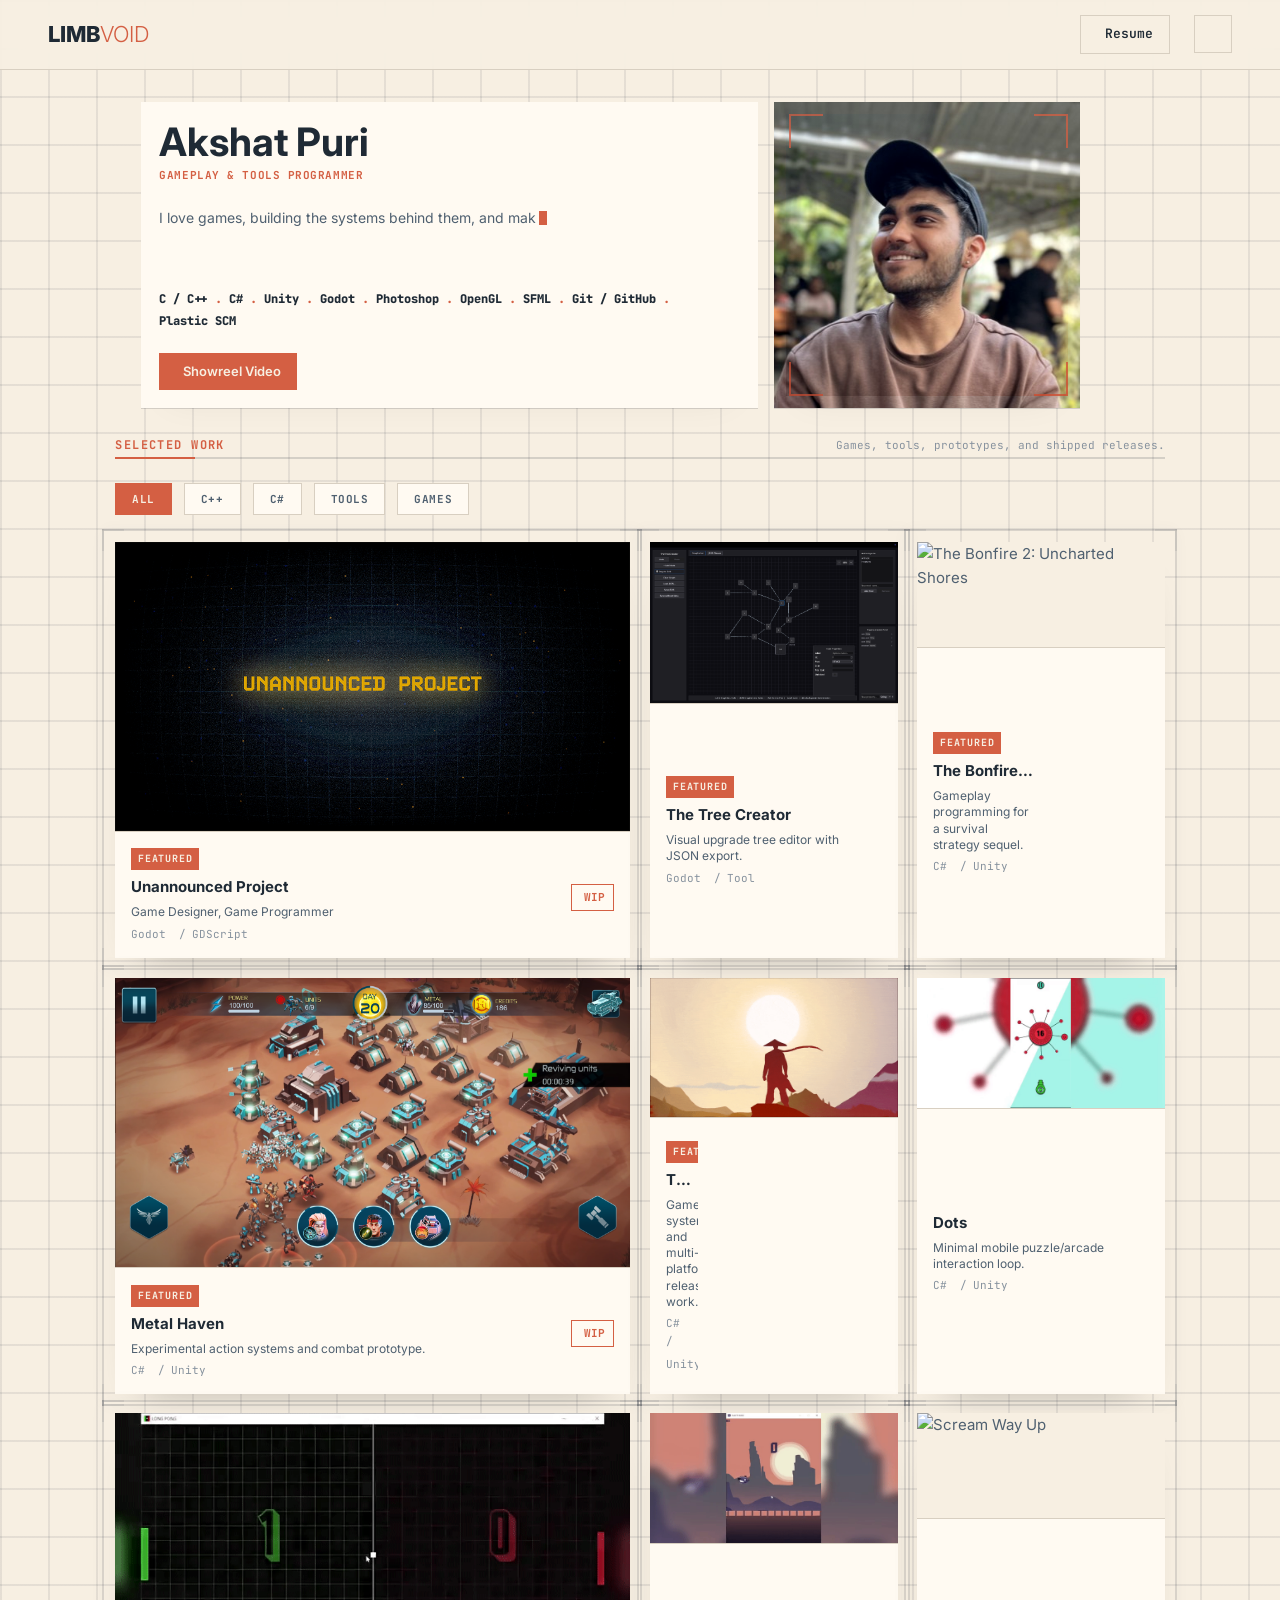
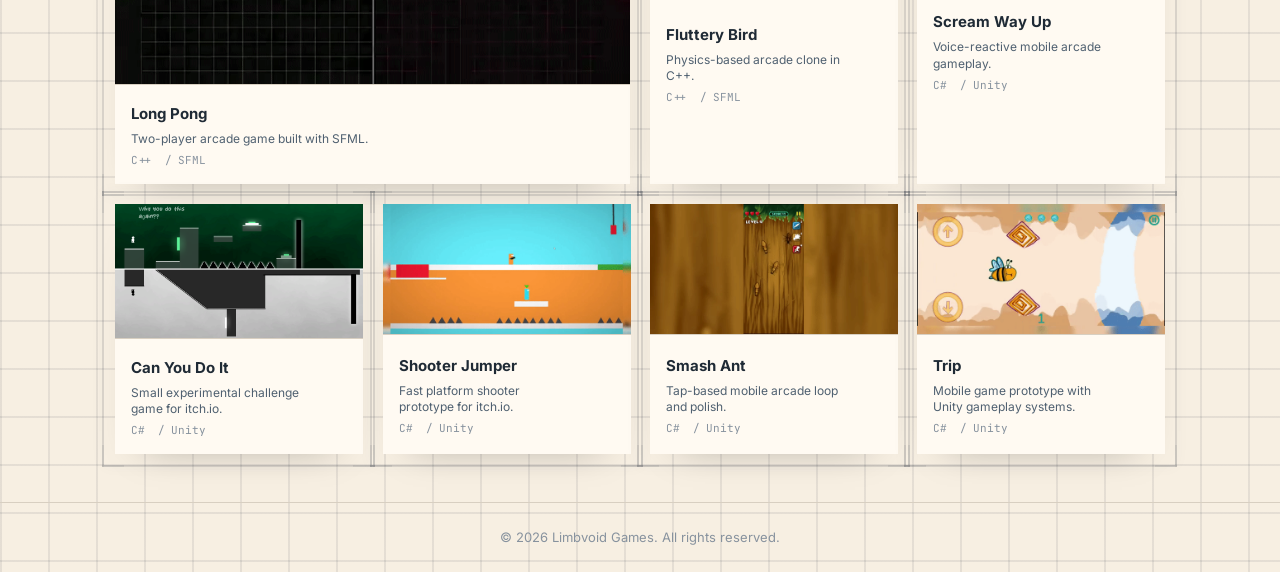
==== commit 47c30c5b: "removed unused files" ====
--- a/index.html
+++ b/index.html
@@ -101,7 +101,7 @@
                     <!-- Bonfire 1 (span-4) -->
                     <div class="bento-card span-4 project-card">
                     <div class="card-media">
-                        <img src="gifs/bonfire1logogif.gif" alt="The Bonfire: Forsaken Lands" loading="lazy">
+                        <img src="img/bonfire1logogif.gif" alt="The Bonfire: Forsaken Lands" loading="lazy">
                     </div>
                     <div class="card-info">
                         <div class="card-meta">
@@ -126,7 +126,7 @@
                     <!-- Bonfire 2 (span-2) -->
                     <div class="bento-card span-2 project-card">
                     <div class="card-media">
-                        <img src="gifs/bonfire2logogif.gif" alt="The Bonfire 2: Uncharted Shores" loading="lazy">
+                        <img src="img/bonfire2citygif.gif" alt="The Bonfire 2: Uncharted Shores" loading="lazy">
                     </div>
                     <div class="card-info">
                         <div class="card-meta">
@@ -170,7 +170,7 @@
                     <!-- Metal Haven (span-2) -->
                     <div class="bento-card span-2 project-card">
                     <div class="card-media">
-                        <img src="gifs/MetalHaven.gif" alt="Metal Haven" loading="lazy">
+                        <img src="img/metalhaven.png" alt="Metal Haven" loading="lazy">
                     </div>
                     <div class="card-info">
                         <div class="card-meta">
@@ -191,7 +191,7 @@
                     <!-- Scream Way Up (span-2) -->
                     <div class="bento-card span-2 project-card">
                     <div class="card-media">
-                        <img src="gifs/screamgif.gif" alt="Scream Way Up" loading="lazy">
+                        <img src="img/screamgif.gif" alt="Scream Way Up" loading="lazy">
                     </div>
                     <div class="card-info">
                         <div class="card-meta">
@@ -211,7 +211,7 @@
                     <!-- Smash Ant (span-2) -->
                     <div class="bento-card span-2 project-card">
                     <div class="card-media">
-                        <img src="gifs/antsgif.gif" alt="Smash Ant" loading="lazy">
+                        <img src="img/antsgif.gif" alt="Smash Ant" loading="lazy">
                     </div>
                     <div class="card-info">
                         <div class="card-meta">
@@ -231,7 +231,7 @@
                     <!-- Shooter Jumper (span-2) -->
                     <div class="bento-card span-2 project-card">
                     <div class="card-media">
-                        <img src="gifs/shooterjumpergif.gif" alt="Shooter Jumper" loading="lazy">
+                        <img src="img/shooterjumpergif.gif" alt="Shooter Jumper" loading="lazy">
                     </div>
                     <div class="card-info">
                         <div class="card-meta">
@@ -251,7 +251,7 @@
                     <!-- Long Pong (span-2) -->
                     <div class="bento-card span-2 project-card">
                     <div class="card-media">
-                        <img src="gifs/ponggif.gif" alt="Long Pong" loading="lazy">
+                        <img src="img/ponggif.gif" alt="Long Pong" loading="lazy">
                     </div>
                     <div class="card-info">
                         <div class="card-meta">
@@ -268,7 +268,7 @@
                     <!-- Fluttery Bird (span-2) -->
                     <div class="bento-card span-2 project-card">
                     <div class="card-media">
-                        <img src="gifs/flattybirdgif.gif" alt="Fluttery Bird" loading="lazy">
+                        <img src="img/flattybirdgif.gif" alt="Fluttery Bird" loading="lazy">
                     </div>
                     <div class="card-info">
                         <div class="card-meta">
@@ -288,7 +288,7 @@
                     <!-- Trip (span-2) -->
                     <div class="bento-card span-2 project-card">
                     <div class="card-media">
-                        <img src="gifs/tripgif.gif" alt="Trip" loading="lazy">
+                        <img src="img/tripgif.gif" alt="Trip" loading="lazy">
                     </div>
                     <div class="card-info">
                         <div class="card-meta">
@@ -308,7 +308,7 @@
                     <!-- Dots (span-2) -->
                     <div class="bento-card span-2 project-card">
                     <div class="card-media">
-                        <img src="gifs/dotsgif.gif" alt="Dots" loading="lazy">
+                        <img src="img/dotsgif.gif" alt="Dots" loading="lazy">
                     </div>
                     <div class="card-info">
                         <div class="card-meta">
@@ -328,7 +328,7 @@
                     <!-- Can You Do It (span-2) -->
                     <div class="bento-card span-2 project-card">
                     <div class="card-media">
-                        <img src="gifs/canyoudoit.png" alt="Can You Do It" loading="lazy">
+                        <img src="img/canyoudoit.png" alt="Can You Do It" loading="lazy">
                     </div>
                     <div class="card-info">
                         <div class="card-meta">
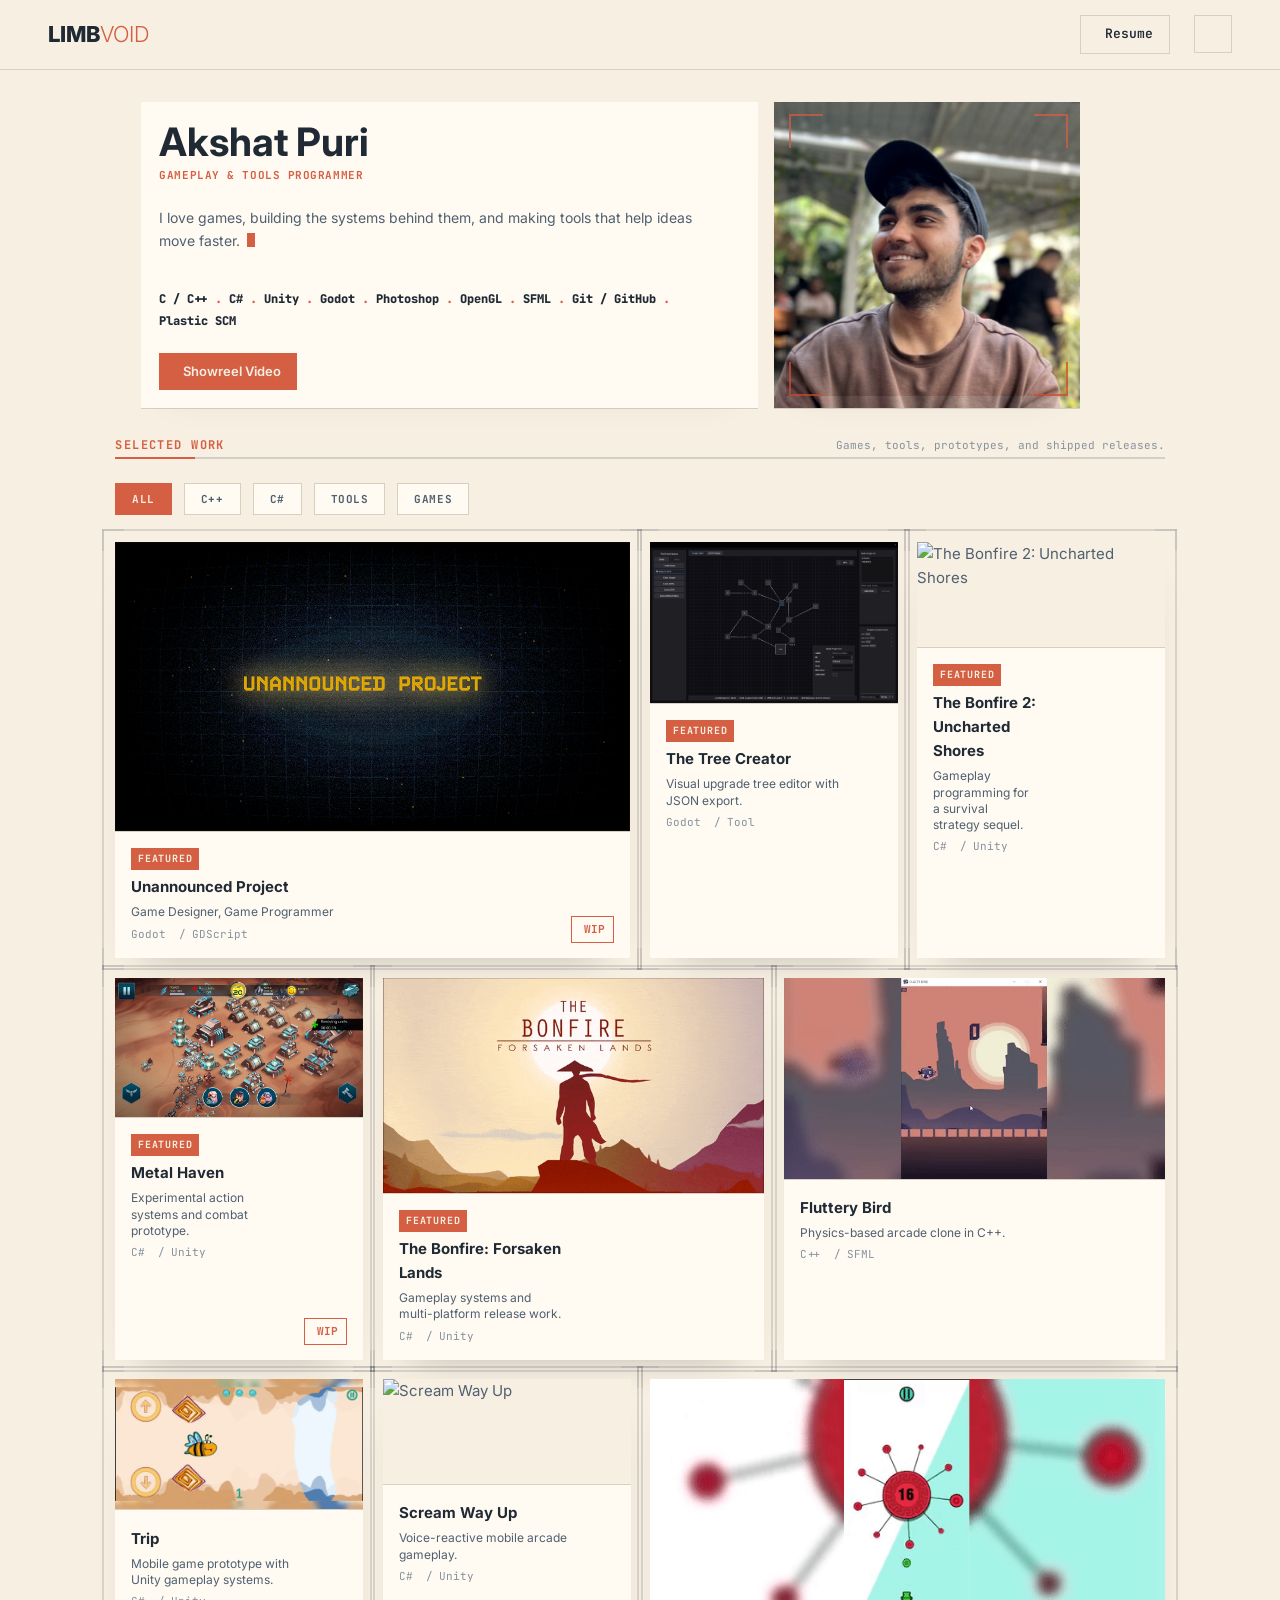
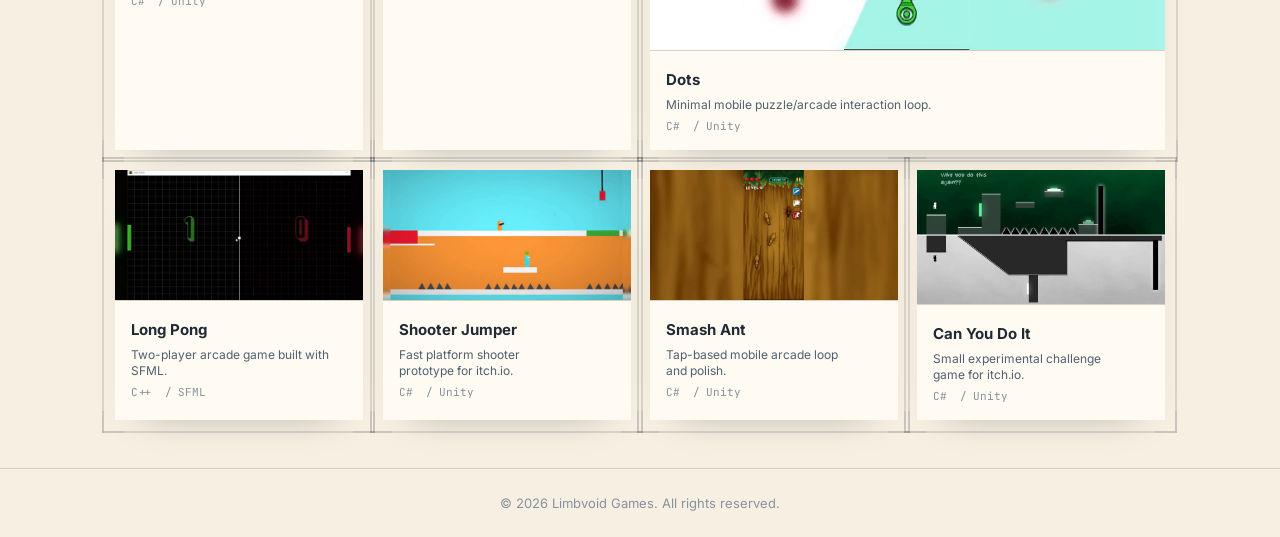
==== commit ed9d69b8: "formatting" ====
--- a/index.html
+++ b/index.html
@@ -1,13 +1,14 @@
 <!DOCTYPE html>
-<html lang="en" data-theme="light">
+<html lang="en" data-theme="minimalist">
+
 <head>
     <script>
-    (() => {
-        const savedTheme = localStorage.getItem('theme');
-        if (savedTheme) {
-            document.documentElement.setAttribute('data-theme', savedTheme);
-        }
-    })();
+        (() => {
+            const savedTheme = localStorage.getItem('theme');
+            if (savedTheme) {
+                document.documentElement.setAttribute('data-theme', savedTheme);
+            }
+        })();
     </script>
     <meta charset="UTF-8">
     <meta name="viewport" content="width=device-width, initial-scale=1.0">
@@ -16,10 +17,13 @@
     <link rel="shortcut icon" href="img/favicon.ico" type="image/x-icon">
     <link rel="preconnect" href="https://fonts.googleapis.com">
     <link rel="preconnect" href="https://fonts.gstatic.com" crossorigin>
-    <link href="https://fonts.googleapis.com/css2?family=Inter:wght@300;400;500;600;700;800&family=JetBrains+Mono:wght@400;500;700&display=swap" rel="stylesheet">
+    <link
+        href="https://fonts.googleapis.com/css2?family=Inter:wght@300;400;500;600;700;800&family=JetBrains+Mono:wght@400;500;700&display=swap"
+        rel="stylesheet">
     <link rel="stylesheet" href="css/style.css">
     <script src="https://kit.fontawesome.com/212c995959.js" crossorigin="anonymous"></script>
 </head>
+
 <body>
     <div class="app-container">
         <!-- Minimal Header -->
@@ -27,7 +31,7 @@
             <div class="logo">
                 <a href="#">Limb<span>void</span></a>
             </div>
-            
+
             <div class="header-right">
                 <a href="img/Akshat Puri_CV_2025.pdf" target="_blank" rel="noopener" class="resume-link">
                     <i class="far fa-file-pdf"></i> Resume
@@ -41,7 +45,7 @@
         <!-- Main Content -->
         <main class="main-content">
             <div class="unified-grid">
-                
+
                 <div class="intro-grid">
                     <!-- Bio Card (span-4) -->
                     <div class="bento-card span-4 bio-card">
@@ -49,7 +53,9 @@
                             <h1 class="display-title">Akshat Puri</h1>
                             <p class="subtitle-dev">Gameplay &amp; Tools Programmer</p>
                         </div>
-                        <p class="bio-text">I love games, building the systems behind them, and making tools that help ideas move faster. I am currently developing my own indie game and always exploring new game technology, engine workflows, and playful ways to make development feel better.</p>
+                        <p class="bio-text">I love games, building the systems behind them, and making tools that help
+                            ideas move faster. I am currently developing my own indie game and always exploring new game
+                            technology, engine workflows, and playful ways to make development feel better.</p>
                         <div class="bio-skills" aria-label="Skills">
                             <span>C / C++</span>
                             <span>C#</span>
@@ -62,7 +68,8 @@
                             <span>Plastic SCM</span>
                         </div>
                         <div class="bio-links">
-                            <a href="https://www.youtube.com/watch?v=whk_Isv_YpY" target="_blank" rel="noopener" class="video-btn">
+                            <a href="https://www.youtube.com/watch?v=whk_Isv_YpY" target="_blank" rel="noopener"
+                                class="video-btn">
                                 <i class="fab fa-youtube"></i> Showreel Video
                             </a>
                         </div>
@@ -74,12 +81,18 @@
                             <img src="img/photu.jpg" alt="Akshat Puri" class="profile-photo">
                         </div>
                         <nav class="social-rail" aria-label="Social links">
-                            <a href="https://github.com/AkshatPuri" target="_blank" rel="noopener" aria-label="GitHub" title="GitHub"><i class="fab fa-github"></i></a>
-                            <a href="https://www.linkedin.com/in/akshat-puri-430407201/" target="_blank" rel="noopener" aria-label="LinkedIn" title="LinkedIn"><i class="fab fa-linkedin-in"></i></a>
-                            <a href="https://discord.com/users/Limbvoid#7779" target="_blank" rel="noopener" aria-label="Discord" title="Discord"><i class="fab fa-discord"></i></a>
-                            <a href="https://limbvoid.itch.io/" target="_blank" rel="noopener" aria-label="Itch.io" title="Itch.io"><i class="fab fa-itch-io"></i></a>
-                            <a href="https://www.buymeacoffee.com/limbvoid" target="_blank" rel="noopener" aria-label="Support" title="Support"><i class="fas fa-coffee"></i></a>
-                            <a href="mailto:akshatpuri2016@gmail.com" aria-label="Email" title="Email"><i class="far fa-envelope"></i></a>
+                            <a href="https://github.com/AkshatPuri" target="_blank" rel="noopener" aria-label="GitHub"
+                                title="GitHub"><i class="fab fa-github"></i></a>
+                            <a href="https://www.linkedin.com/in/akshat-puri-430407201/" target="_blank" rel="noopener"
+                                aria-label="LinkedIn" title="LinkedIn"><i class="fab fa-linkedin-in"></i></a>
+                            <a href="https://discord.com/users/Limbvoid#7779" target="_blank" rel="noopener"
+                                aria-label="Discord" title="Discord"><i class="fab fa-discord"></i></a>
+                            <a href="https://limbvoid.itch.io/" target="_blank" rel="noopener" aria-label="Itch.io"
+                                title="Itch.io"><i class="fab fa-itch-io"></i></a>
+                            <a href="https://www.buymeacoffee.com/limbvoid" target="_blank" rel="noopener"
+                                aria-label="Support" title="Support"><i class="fas fa-coffee"></i></a>
+                            <a href="mailto:akshatpuri2016@gmail.com" aria-label="Email" title="Email"><i
+                                    class="far fa-envelope"></i></a>
                         </nav>
                     </div>
                 </div>
@@ -100,273 +113,296 @@
 
                     <!-- Bonfire 1 (span-4) -->
                     <div class="bento-card span-4 project-card">
-                    <div class="card-media">
-                        <img src="img/bonfire1logogif.gif" alt="The Bonfire: Forsaken Lands" loading="lazy">
-                    </div>
-                    <div class="card-info">
-                        <div class="card-meta">
-                            <span class="card-badge">Featured</span>
-                            <h3 class="card-title">The Bonfire: Forsaken Lands</h3>
-                            <p class="card-role">Gameplay systems and multi-platform release work.</p>
-                            <div class="card-tags">
-                                <span class="tag">C#</span>
-                                <span class="tag">Unity</span>
-                            </div>
-                        </div>
-                        <div class="card-links">
-                            <a href="https://play.google.com/store/apps/details?id=com.xigmagames.thebonfireFL&gl=US" target="_blank" rel="noopener" title="Google Play Store"><i class="fab fa-google-play"></i></a>
-                            <a href="https://apps.apple.com/in/app/the-bonfire-forsaken-lands/id1218799102" target="_blank" rel="noopener" title="App Store"><i class="fab fa-apple"></i></a>
-                            <a href="https://store.steampowered.com/app/788210/The_Bonfire_Forsaken_Lands/" target="_blank" rel="noopener" title="Steam"><i class="fab fa-steam"></i></a>
-                            <a href="https://www.xbox.com/en-us/games/store/the-bonfire-forsaken-lands/9NKK5FZHHF02" target="_blank" rel="noopener" title="Xbox"><i class="fab fa-xbox"></i></a>
-                            <a href="https://www.nintendo.com/store/products/the-bonfire-forsaken-lands-switch/" target="_blank" rel="noopener" title="Nintendo Switch"><i class="fab fa-nintendo-switch"></i></a>
-                        </div>
-                    </div>
-                </div>
+                        <div class="card-media">
+                            <img src="img/bonfire1logogif.gif" alt="The Bonfire: Forsaken Lands" loading="lazy">
+                        </div>
+                        <div class="card-info">
+                            <div class="card-meta">
+                                <span class="card-badge">Featured</span>
+                                <h3 class="card-title">The Bonfire: Forsaken Lands</h3>
+                                <p class="card-role">Gameplay systems and multi-platform release work.</p>
+                                <div class="card-tags">
+                                    <span class="tag">C#</span>
+                                    <span class="tag">Unity</span>
+                                </div>
+                            </div>
+                            <div class="card-links">
+                                <a href="https://play.google.com/store/apps/details?id=com.xigmagames.thebonfireFL&gl=US"
+                                    target="_blank" rel="noopener" title="Google Play Store"><i
+                                        class="fab fa-google-play"></i></a>
+                                <a href="https://apps.apple.com/in/app/the-bonfire-forsaken-lands/id1218799102"
+                                    target="_blank" rel="noopener" title="App Store"><i class="fab fa-apple"></i></a>
+                                <a href="https://store.steampowered.com/app/788210/The_Bonfire_Forsaken_Lands/"
+                                    target="_blank" rel="noopener" title="Steam"><i class="fab fa-steam"></i></a>
+                                <a href="https://www.xbox.com/en-us/games/store/the-bonfire-forsaken-lands/9NKK5FZHHF02"
+                                    target="_blank" rel="noopener" title="Xbox"><i class="fab fa-xbox"></i></a>
+                                <a href="https://www.nintendo.com/store/products/the-bonfire-forsaken-lands-switch/"
+                                    target="_blank" rel="noopener" title="Nintendo Switch"><i
+                                        class="fab fa-nintendo-switch"></i></a>
+                            </div>
+                        </div>
+                    </div>
 
                     <!-- Bonfire 2 (span-2) -->
                     <div class="bento-card span-2 project-card">
-                    <div class="card-media">
-                        <img src="img/bonfire2citygif.gif" alt="The Bonfire 2: Uncharted Shores" loading="lazy">
-                    </div>
-                    <div class="card-info">
-                        <div class="card-meta">
-                            <span class="card-badge">Featured</span>
-                            <h3 class="card-title">The Bonfire 2: Uncharted Shores</h3>
-                            <p class="card-role">Gameplay programming for a survival strategy sequel.</p>
-                            <div class="card-tags">
-                                <span class="tag">C#</span>
-                                <span class="tag">Unity</span>
-                            </div>
-                        </div>
-                        <div class="card-links">
-                            <a href="https://play.google.com/store/apps/details?id=com.xigmaGames.thebonfire2&gl=US" target="_blank" rel="noopener" title="Google Play Store"><i class="fab fa-google-play"></i></a>
-                            <a href="https://apps.apple.com/in/app/the-bonfire-2-uncharted-shores/id1448849222" target="_blank" rel="noopener" title="App Store"><i class="fab fa-apple"></i></a>
-                            <a href="https://store.steampowered.com/app/1155880/The_Bonfire_2_Uncharted_Shores/?curator_clanid=37622027" target="_blank" rel="noopener" title="Steam"><i class="fab fa-steam"></i></a>
-                        </div>
-                    </div>
-                </div>
+                        <div class="card-media">
+                            <img src="img/bonfire2citygif.gif" alt="The Bonfire 2: Uncharted Shores" loading="lazy">
+                        </div>
+                        <div class="card-info">
+                            <div class="card-meta">
+                                <span class="card-badge">Featured</span>
+                                <h3 class="card-title">The Bonfire 2: Uncharted Shores</h3>
+                                <p class="card-role">Gameplay programming for a survival strategy sequel.</p>
+                                <div class="card-tags">
+                                    <span class="tag">C#</span>
+                                    <span class="tag">Unity</span>
+                                </div>
+                            </div>
+                            <div class="card-links">
+                                <a href="https://play.google.com/store/apps/details?id=com.xigmaGames.thebonfire2&gl=US"
+                                    target="_blank" rel="noopener" title="Google Play Store"><i
+                                        class="fab fa-google-play"></i></a>
+                                <a href="https://apps.apple.com/in/app/the-bonfire-2-uncharted-shores/id1448849222"
+                                    target="_blank" rel="noopener" title="App Store"><i class="fab fa-apple"></i></a>
+                                <a href="https://store.steampowered.com/app/1155880/The_Bonfire_2_Uncharted_Shores/?curator_clanid=37622027"
+                                    target="_blank" rel="noopener" title="Steam"><i class="fab fa-steam"></i></a>
+                            </div>
+                        </div>
+                    </div>
 
                     <!-- The Tree Creator (span-2) -->
                     <div class="bento-card span-2 project-card">
-                    <div class="card-media">
-                        <img src="img/tree-creator.png" alt="The Tree Creator" loading="lazy">
-                    </div>
-                    <div class="card-info">
-                        <div class="card-meta">
-                            <span class="card-badge">Featured</span>
-                            <h3 class="card-title">The Tree Creator</h3>
-                            <p class="card-role">Visual upgrade tree editor with JSON export.</p>
-                            <div class="card-tags">
-                                <span class="tag">Godot</span>
-                                <span class="tag">Tool</span>
-                            </div>
-                        </div>
-                        <div class="card-links">
-                            <a href="https://limbvoid.itch.io/the-tree-creator" target="_blank" rel="noopener" title="Itch.io"><i class="fab fa-itch-io"></i></a>
-                        </div>
-                    </div>
-                </div>
+                        <div class="card-media">
+                            <img src="img/tree-creator.png" alt="The Tree Creator" loading="lazy">
+                        </div>
+                        <div class="card-info">
+                            <div class="card-meta">
+                                <span class="card-badge">Featured</span>
+                                <h3 class="card-title">The Tree Creator</h3>
+                                <p class="card-role">Visual upgrade tree editor with JSON export.</p>
+                                <div class="card-tags">
+                                    <span class="tag">Godot</span>
+                                    <span class="tag">Tool</span>
+                                </div>
+                            </div>
+                            <div class="card-links">
+                                <a href="https://limbvoid.itch.io/the-tree-creator" target="_blank" rel="noopener"
+                                    title="Itch.io"><i class="fab fa-itch-io"></i></a>
+                            </div>
+                        </div>
+                    </div>
 
                     <!-- Metal Haven (span-2) -->
                     <div class="bento-card span-2 project-card">
-                    <div class="card-media">
-                        <img src="img/metalhaven.png" alt="Metal Haven" loading="lazy">
-                    </div>
-                    <div class="card-info">
-                        <div class="card-meta">
-                            <span class="card-badge">Featured</span>
-                            <h3 class="card-title">Metal Haven</h3>
-                            <p class="card-role">Experimental action systems and combat prototype.</p>
-                            <div class="card-tags">
-                                <span class="tag">C#</span>
-                                <span class="tag">Unity</span>
-                            </div>
-                        </div>
-                        <div class="card-status">
-                            <span class="status-wip"><i class="fas fa-hammer"></i> WIP</span>
-                        </div>
-                    </div>
-                </div>
+                        <div class="card-media">
+                            <img src="img/metalhaven.png" alt="Metal Haven" loading="lazy">
+                        </div>
+                        <div class="card-info">
+                            <div class="card-meta">
+                                <span class="card-badge">Featured</span>
+                                <h3 class="card-title">Metal Haven</h3>
+                                <p class="card-role">Experimental action systems and combat prototype.</p>
+                                <div class="card-tags">
+                                    <span class="tag">C#</span>
+                                    <span class="tag">Unity</span>
+                                </div>
+                            </div>
+                            <div class="card-status">
+                                <span class="status-wip"><i class="fas fa-hammer"></i> WIP</span>
+                            </div>
+                        </div>
+                    </div>
 
                     <!-- Scream Way Up (span-2) -->
                     <div class="bento-card span-2 project-card">
-                    <div class="card-media">
-                        <img src="img/screamgif.gif" alt="Scream Way Up" loading="lazy">
-                    </div>
-                    <div class="card-info">
-                        <div class="card-meta">
-                            <h3 class="card-title">Scream Way Up</h3>
-                            <p class="card-role">Voice-reactive mobile arcade gameplay.</p>
-                            <div class="card-tags">
-                                <span class="tag">C#</span>
-                                <span class="tag">Unity</span>
-                            </div>
-                        </div>
-                        <div class="card-links">
-                            <a href="https://play.google.com/store/apps/details?id=com.Limbvoid.ScreamWayUp" target="_blank" rel="noopener" title="Google Play Store"><i class="fab fa-google-play"></i></a>
-                        </div>
-                    </div>
-                </div>
+                        <div class="card-media">
+                            <img src="img/screamgif.gif" alt="Scream Way Up" loading="lazy">
+                        </div>
+                        <div class="card-info">
+                            <div class="card-meta">
+                                <h3 class="card-title">Scream Way Up</h3>
+                                <p class="card-role">Voice-reactive mobile arcade gameplay.</p>
+                                <div class="card-tags">
+                                    <span class="tag">C#</span>
+                                    <span class="tag">Unity</span>
+                                </div>
+                            </div>
+                            <div class="card-links">
+                                <a href="https://play.google.com/store/apps/details?id=com.Limbvoid.ScreamWayUp"
+                                    target="_blank" rel="noopener" title="Google Play Store"><i
+                                        class="fab fa-google-play"></i></a>
+                            </div>
+                        </div>
+                    </div>
 
                     <!-- Smash Ant (span-2) -->
                     <div class="bento-card span-2 project-card">
-                    <div class="card-media">
-                        <img src="img/antsgif.gif" alt="Smash Ant" loading="lazy">
-                    </div>
-                    <div class="card-info">
-                        <div class="card-meta">
-                            <h3 class="card-title">Smash Ant</h3>
-                            <p class="card-role">Tap-based mobile arcade loop and polish.</p>
-                            <div class="card-tags">
-                                <span class="tag">C#</span>
-                                <span class="tag">Unity</span>
-                            </div>
-                        </div>
-                        <div class="card-links">
-                            <a href="https://play.google.com/store/apps/details?id=com.Tentaxaur.SmashAnt" target="_blank" rel="noopener" title="Google Play Store"><i class="fab fa-google-play"></i></a>
-                        </div>
-                    </div>
-                </div>
+                        <div class="card-media">
+                            <img src="img/antsgif.gif" alt="Smash Ant" loading="lazy">
+                        </div>
+                        <div class="card-info">
+                            <div class="card-meta">
+                                <h3 class="card-title">Smash Ant</h3>
+                                <p class="card-role">Tap-based mobile arcade loop and polish.</p>
+                                <div class="card-tags">
+                                    <span class="tag">C#</span>
+                                    <span class="tag">Unity</span>
+                                </div>
+                            </div>
+                            <div class="card-links">
+                                <a href="https://play.google.com/store/apps/details?id=com.Tentaxaur.SmashAnt"
+                                    target="_blank" rel="noopener" title="Google Play Store"><i
+                                        class="fab fa-google-play"></i></a>
+                            </div>
+                        </div>
+                    </div>
 
                     <!-- Shooter Jumper (span-2) -->
                     <div class="bento-card span-2 project-card">
-                    <div class="card-media">
-                        <img src="img/shooterjumpergif.gif" alt="Shooter Jumper" loading="lazy">
-                    </div>
-                    <div class="card-info">
-                        <div class="card-meta">
-                            <h3 class="card-title">Shooter Jumper</h3>
-                            <p class="card-role">Fast platform shooter prototype for itch.io.</p>
-                            <div class="card-tags">
-                                <span class="tag">C#</span>
-                                <span class="tag">Unity</span>
-                            </div>
-                        </div>
-                        <div class="card-links">
-                            <a href="https://limbvoid.itch.io/shooter-jumper" target="_blank" rel="noopener" title="Itch.io"><i class="fab fa-itch-io"></i></a>
-                        </div>
-                    </div>
-                </div>
+                        <div class="card-media">
+                            <img src="img/shooterjumpergif.gif" alt="Shooter Jumper" loading="lazy">
+                        </div>
+                        <div class="card-info">
+                            <div class="card-meta">
+                                <h3 class="card-title">Shooter Jumper</h3>
+                                <p class="card-role">Fast platform shooter prototype for itch.io.</p>
+                                <div class="card-tags">
+                                    <span class="tag">C#</span>
+                                    <span class="tag">Unity</span>
+                                </div>
+                            </div>
+                            <div class="card-links">
+                                <a href="https://limbvoid.itch.io/shooter-jumper" target="_blank" rel="noopener"
+                                    title="Itch.io"><i class="fab fa-itch-io"></i></a>
+                            </div>
+                        </div>
+                    </div>
 
                     <!-- Long Pong (span-2) -->
                     <div class="bento-card span-2 project-card">
-                    <div class="card-media">
-                        <img src="img/ponggif.gif" alt="Long Pong" loading="lazy">
-                    </div>
-                    <div class="card-info">
-                        <div class="card-meta">
-                            <h3 class="card-title">Long Pong</h3>
-                            <p class="card-role">Two-player arcade game built with SFML.</p>
-                            <div class="card-tags">
-                                <span class="tag">C++</span>
-                                <span class="tag">SFML</span>
-                            </div>
-                        </div>
-                    </div>
-                </div>
+                        <div class="card-media">
+                            <img src="img/ponggif.gif" alt="Long Pong" loading="lazy">
+                        </div>
+                        <div class="card-info">
+                            <div class="card-meta">
+                                <h3 class="card-title">Long Pong</h3>
+                                <p class="card-role">Two-player arcade game built with SFML.</p>
+                                <div class="card-tags">
+                                    <span class="tag">C++</span>
+                                    <span class="tag">SFML</span>
+                                </div>
+                            </div>
+                        </div>
+                    </div>
 
                     <!-- Fluttery Bird (span-2) -->
                     <div class="bento-card span-2 project-card">
-                    <div class="card-media">
-                        <img src="img/flattybirdgif.gif" alt="Fluttery Bird" loading="lazy">
-                    </div>
-                    <div class="card-info">
-                        <div class="card-meta">
-                            <h3 class="card-title">Fluttery Bird</h3>
-                            <p class="card-role">Physics-based arcade clone in C++.</p>
-                            <div class="card-tags">
-                                <span class="tag">C++</span>
-                                <span class="tag">SFML</span>
-                            </div>
-                        </div>
-                        <div class="card-links">
-                            <a href="https://github.com/AkshatPuri/FlattyBird-Sfml" target="_blank" rel="noopener" title="GitHub"><i class="fab fa-github"></i></a>
-                        </div>
-                    </div>
-                </div>
+                        <div class="card-media">
+                            <img src="img/flattybirdgif.gif" alt="Fluttery Bird" loading="lazy">
+                        </div>
+                        <div class="card-info">
+                            <div class="card-meta">
+                                <h3 class="card-title">Fluttery Bird</h3>
+                                <p class="card-role">Physics-based arcade clone in C++.</p>
+                                <div class="card-tags">
+                                    <span class="tag">C++</span>
+                                    <span class="tag">SFML</span>
+                                </div>
+                            </div>
+                            <div class="card-links">
+                                <a href="https://github.com/AkshatPuri/FlattyBird-Sfml" target="_blank" rel="noopener"
+                                    title="GitHub"><i class="fab fa-github"></i></a>
+                            </div>
+                        </div>
+                    </div>
 
                     <!-- Trip (span-2) -->
                     <div class="bento-card span-2 project-card">
-                    <div class="card-media">
-                        <img src="img/tripgif.gif" alt="Trip" loading="lazy">
-                    </div>
-                    <div class="card-info">
-                        <div class="card-meta">
-                            <h3 class="card-title">Trip</h3>
-                            <p class="card-role">Mobile game prototype with Unity gameplay systems.</p>
-                            <div class="card-tags">
-                                <span class="tag">C#</span>
-                                <span class="tag">Unity</span>
-                            </div>
-                        </div>
-                        <div class="card-links">
-                            <a href="https://play.google.com/store/apps/details?id=com.Crabshat.Trip" target="_blank" rel="noopener" title="Google Play Store"><i class="fab fa-google-play"></i></a>
-                        </div>
-                    </div>
-                </div>
+                        <div class="card-media">
+                            <img src="img/tripgif.gif" alt="Trip" loading="lazy">
+                        </div>
+                        <div class="card-info">
+                            <div class="card-meta">
+                                <h3 class="card-title">Trip</h3>
+                                <p class="card-role">Mobile game prototype with Unity gameplay systems.</p>
+                                <div class="card-tags">
+                                    <span class="tag">C#</span>
+                                    <span class="tag">Unity</span>
+                                </div>
+                            </div>
+                            <div class="card-links">
+                                <a href="https://play.google.com/store/apps/details?id=com.Crabshat.Trip"
+                                    target="_blank" rel="noopener" title="Google Play Store"><i
+                                        class="fab fa-google-play"></i></a>
+                            </div>
+                        </div>
+                    </div>
 
                     <!-- Dots (span-2) -->
                     <div class="bento-card span-2 project-card">
-                    <div class="card-media">
-                        <img src="img/dotsgif.gif" alt="Dots" loading="lazy">
-                    </div>
-                    <div class="card-info">
-                        <div class="card-meta">
-                            <h3 class="card-title">Dots</h3>
-                            <p class="card-role">Minimal mobile puzzle/arcade interaction loop.</p>
-                            <div class="card-tags">
-                                <span class="tag">C#</span>
-                                <span class="tag">Unity</span>
-                            </div>
-                        </div>
-                        <div class="card-links">
-                            <a href="https://play.google.com/store/apps/details?id=com.Crabshat.Dots&gl" target="_blank" rel="noopener" title="Google Play Store"><i class="fab fa-google-play"></i></a>
-                        </div>
-                    </div>
-                </div>
+                        <div class="card-media">
+                            <img src="img/dotsgif.gif" alt="Dots" loading="lazy">
+                        </div>
+                        <div class="card-info">
+                            <div class="card-meta">
+                                <h3 class="card-title">Dots</h3>
+                                <p class="card-role">Minimal mobile puzzle/arcade interaction loop.</p>
+                                <div class="card-tags">
+                                    <span class="tag">C#</span>
+                                    <span class="tag">Unity</span>
+                                </div>
+                            </div>
+                            <div class="card-links">
+                                <a href="https://play.google.com/store/apps/details?id=com.Crabshat.Dots&gl"
+                                    target="_blank" rel="noopener" title="Google Play Store"><i
+                                        class="fab fa-google-play"></i></a>
+                            </div>
+                        </div>
+                    </div>
 
                     <!-- Can You Do It (span-2) -->
                     <div class="bento-card span-2 project-card">
-                    <div class="card-media">
-                        <img src="img/canyoudoit.png" alt="Can You Do It" loading="lazy">
-                    </div>
-                    <div class="card-info">
-                        <div class="card-meta">
-                            <h3 class="card-title">Can You Do It</h3>
-                            <p class="card-role">Small experimental challenge game for itch.io.</p>
-                            <div class="card-tags">
-                                <span class="tag">C#</span>
-                                <span class="tag">Unity</span>
-                            </div>
-                        </div>
-                        <div class="card-links">
-                            <a href="https://limbvoid.itch.io/can-you-do-it" target="_blank" rel="noopener" title="Itch.io"><i class="fab fa-itch-io"></i></a>
-                        </div>
-                    </div>
-                    </div>
-                
-
-                <!-- Unannounced Project (span-2) -->
-                <div class="bento-card span-2 project-card">
-                    <div class="card-media">
-                        <img src="img/unannounced_project.png" alt="Unannounced Project" loading="lazy">
-                    </div>
-                    <div class="card-info">
-                        <div class="card-meta">
-                            <span class="card-badge">Featured</span>
-                            <h3 class="card-title">Unannounced Project</h3>
-                            <p class="card-role">Game Designer, Game Programmer</p>
-                            <div class="card-tags">
-                                <span class="tag">Godot</span>
-                                <span class="tag">GDScript</span>
-                            </div>
-                        </div>
-                        <div class="card-status">
-                            <span class="status-wip"><i class="fas fa-hammer"></i> WIP</span>
-                        </div>
-                    </div>
-                </div>
-</section>
+                        <div class="card-media">
+                            <img src="img/canyoudoit.png" alt="Can You Do It" loading="lazy">
+                        </div>
+                        <div class="card-info">
+                            <div class="card-meta">
+                                <h3 class="card-title">Can You Do It</h3>
+                                <p class="card-role">Small experimental challenge game for itch.io.</p>
+                                <div class="card-tags">
+                                    <span class="tag">C#</span>
+                                    <span class="tag">Unity</span>
+                                </div>
+                            </div>
+                            <div class="card-links">
+                                <a href="https://limbvoid.itch.io/can-you-do-it" target="_blank" rel="noopener"
+                                    title="Itch.io"><i class="fab fa-itch-io"></i></a>
+                            </div>
+                        </div>
+                    </div>
+
+
+                    <!-- Unannounced Project (span-2) -->
+                    <div class="bento-card span-2 project-card">
+                        <div class="card-media">
+                            <img src="img/unannounced_project.png" alt="Unannounced Project" loading="lazy">
+                        </div>
+                        <div class="card-info">
+                            <div class="card-meta">
+                                <span class="card-badge">Featured</span>
+                                <h3 class="card-title">Unannounced Project</h3>
+                                <p class="card-role">Game Designer, Game Programmer</p>
+                                <div class="card-tags">
+                                    <span class="tag">Godot</span>
+                                    <span class="tag">GDScript</span>
+                                </div>
+                            </div>
+                            <div class="card-status">
+                                <span class="status-wip"><i class="fas fa-hammer"></i> WIP</span>
+                            </div>
+                        </div>
+                    </div>
+                </section>
             </div>
         </main>
 
@@ -384,11 +420,14 @@
                 <i class="fas fa-times"></i>
             </button>
             <div class="video-modal-wrapper">
-                <iframe id="showreelIframe" src="" title="Akshat Puri Showreel Video" frameborder="0" allow="accelerometer; autoplay; clipboard-write; encrypted-media; gyroscope; picture-in-picture; web-share" allowfullscreen></iframe>
+                <iframe id="showreelIframe" src="" title="Akshat Puri Showreel Video" frameborder="0"
+                    allow="accelerometer; autoplay; clipboard-write; encrypted-media; gyroscope; picture-in-picture; web-share"
+                    allowfullscreen></iframe>
             </div>
         </div>
     </div>
 
     <script src="javascript/script.js"></script>
 </body>
-</html>
+
+</html>
--- a/css/style.css
+++ b/css/style.css
@@ -15,9 +15,7 @@
     --border: #d8cfc1;
     /* Warm neutral divider */
     --grid-line: rgba(31, 42, 53, 0.16);
-    --page-grid: rgba(31, 42, 53, 0.085);
     --matrix-line: rgba(31, 42, 53, 0.24);
-    --matrix-glow: rgba(43, 98, 128, 0.1);
     --accent: #d45f43;
     /* Warm coral action color */
     --accent-hover: #a94732;
@@ -47,9 +45,7 @@
     --border: #303b45;
     /* Low-glare divider */
     --grid-line: rgba(211, 226, 235, 0.14);
-    --page-grid: rgba(211, 226, 235, 0.075);
     --matrix-line: rgba(211, 226, 235, 0.22);
-    --matrix-glow: rgba(255, 138, 97, 0.13);
     --accent: #ff8a61;
     /* Luminous coral in dark mode */
     --accent-hover: #ffad8f;
@@ -70,9 +66,7 @@
     --border: #2d3743;
     /* Quiet steel divider */
     --grid-line: rgba(242, 184, 75, 0.18);
-    --page-grid: rgba(91, 210, 203, 0.085);
     --matrix-line: rgba(91, 210, 203, 0.26);
-    --matrix-glow: rgba(242, 184, 75, 0.16);
     --accent: #f2b84b;
     /* Coin-op amber */
     --accent-hover: #ffd775;
@@ -94,9 +88,7 @@
     --border: #303c2f;
     /* Organic divider */
     --grid-line: rgba(140, 172, 112, 0.18);
-    --page-grid: rgba(140, 172, 112, 0.075);
     --matrix-line: rgba(215, 169, 85, 0.28);
-    --matrix-glow: rgba(111, 171, 117, 0.15);
     --accent: #d7a955;
     /* Brass highlight */
     --accent-hover: #f0ca78;
@@ -104,25 +96,18 @@
     /* Moss counterpoint */
 }
 
-
-[data-theme="mono"] {
-    --bg: #050505;
-    --bg-alt: #111111;
-
-    --text: #f5f5f5;
-    --text-secondary: #c8c8c8;
-    --text-muted: #7f7f7f;
-
-    --border: #242424;
-
-    --grid-line: rgba(255,255,255,0.06);
-    --page-grid: rgba(255,255,255,0.03);
-    --matrix-line: rgba(255,255,255,0.08);
-    --matrix-glow: rgba(255,255,255,0.04);
-
-    --accent: #ffffff;
-    --accent-hover: #d8d8d8;
-    --cool-accent: #8a8a8a;
+[data-theme="minimalist"] {
+    --bg: #f5f5f7;
+    --bg-alt: #ffffff;
+    --text: #111111;
+    --text-secondary: #444444;
+    --text-muted: #888888;
+    --border: #eaeaea;
+    --grid-line: rgba(0, 0, 0, 0.04);
+    --matrix-line: rgba(0, 0, 0, 0.05);
+    --accent: #000000;
+    --accent-hover: #333333;
+    --cool-accent: #666666;
 }
 
 /* ==========================================
@@ -140,12 +125,8 @@
 }
 
 body {
-    background:
-        linear-gradient(var(--page-grid) 2px, transparent 2px),
-        linear-gradient(90deg, var(--page-grid) 2px, transparent 2px),
-        var(--bg);
+    background: var(--bg);
     background-size: 48px 48px;
-    animation: pageGridDrift 28s linear infinite;
     color: var(--text-secondary);
     font-family: var(--font-sans);
     font-size: 15px;
@@ -200,6 +181,8 @@
         width: 18px;
         height: 18px;
         border: 2px solid var(--text);
+        color: var(--text);
+        mix-blend-mode: difference;
         border-radius: 0;
         pointer-events: none;
         transform: translate(-50%, -50%);
@@ -836,6 +819,19 @@
         0 34px 56px -34px rgba(0, 0, 0, 0.45);
 }
 
+.work-grid:has(.project-card:hover) .project-card:not(:hover),
+.work-grid:has(.project-card:focus-within) .project-card:not(:focus-within) {
+    filter: blur(2px) saturate(0.75) brightness(0.82);
+    opacity: 0.72;
+}
+
+.work-grid:has(.project-card:hover) .project-card:hover,
+.work-grid:has(.project-card:focus-within) .project-card:focus-within {
+    filter: none;
+    opacity: 1;
+    z-index: 8;
+}
+
 .featured-project-card .card-title {
     font-size: 16px;
 }
@@ -852,7 +848,6 @@
 .project-card::before {
     border: 2px solid var(--matrix-line);
     opacity: 0.58;
-    animation: matrixBlink 2.6s steps(2, end) infinite, frameJitter 5.2s steps(1, end) infinite;
 }
 
 .project-card:hover::before {
@@ -870,9 +865,8 @@
         linear-gradient(90deg, var(--matrix-line), var(--matrix-line)) right top / 2px 22px no-repeat,
         linear-gradient(90deg, var(--matrix-line), var(--matrix-line)) left bottom / 2px 22px no-repeat,
         linear-gradient(90deg, var(--matrix-line), var(--matrix-line)) right bottom / 2px 22px no-repeat;
-    box-shadow: 0 0 16px var(--matrix-glow);
     opacity: 0.32;
-    animation: matrixPulse 3.4s ease-in-out infinite;
+
 }
 
 .project-card:hover::after {
@@ -941,8 +935,8 @@
     padding: clamp(0.75rem, 1.6vh, 0.95rem) clamp(0.8rem, 1.6vw, 1rem);
     display: flex;
     flex-grow: 1;
+    flex-wrap: wrap;
     justify-content: space-between;
-    align-items: center;
     gap: 16px;
     background: var(--bg-alt);
     position: relative;
@@ -958,8 +952,10 @@
 
 .project-card .card-meta {
     display: flex;
+    flex: 1;
     flex-direction: column;
     gap: 5px;
+    width: 100%;
     overflow: hidden;
 }
 
@@ -979,7 +975,7 @@
     font-size: 15px;
     font-weight: 700;
     color: var(--text);
-    white-space: nowrap;
+    white-space: normal;
     overflow: hidden;
     text-overflow: ellipsis;
     transition: color 0.22s ease;
@@ -1015,8 +1011,11 @@
 
 .project-card .card-links {
     display: flex;
+    flex-wrap: wrap;
     gap: 12px;
     align-items: center;
+    align-self: flex-end;
+    margin-top: auto;
     flex-shrink: 0;
 }
 
@@ -1040,6 +1039,8 @@
 /* WIP Status Badge */
 .project-card .card-status {
     flex-shrink: 0;
+    align-self: flex-end;
+    margin-top: auto;
 }
 
 .project-card .status-wip {
@@ -1055,70 +1056,6 @@
     gap: 4px;
 }
 
-[data-theme="mono"] .profile-photo {
-    filter: grayscale(100%) contrast(1.15);
-    transition: filter 0.35s ease, transform 0.35s ease;
-}
-
-[data-theme="mono"] .photo-card:hover .profile-photo {
-    filter: grayscale(0%) contrast(1.1);
-}
-
-[data-theme="mono"] .project-card .card-media img {
-    filter: grayscale(100%) contrast(1.05);
-    transition:
-        filter 0.35s ease,
-        transform 0.35s ease;
-}
-
-[data-theme="mono"] .project-card:hover .card-media img {
-    filter: grayscale(0%) contrast(1.05);
-}
-
-
-
-@keyframes matrixBlink {
-
-    0%,
-    44%,
-    100% {
-        opacity: 0.28;
-        filter: none;
-    }
-
-    45%,
-    52% {
-        opacity: 0.95;
-        filter: drop-shadow(0 0 8px var(--matrix-line));
-    }
-
-    64%,
-    70% {
-        opacity: 0.7;
-    }
-}
-
-@keyframes matrixPulse {
-
-    0%,
-    100% {
-        opacity: 0.18;
-    }
-
-    50% {
-        opacity: 0.5;
-    }
-}
-
-@keyframes pageGridDrift {
-    from {
-        background-position: 0 0, 0 0, 0 0;
-    }
-
-    to {
-        background-position: 48px 48px, 48px 48px, 0 0;
-    }
-}
 
 @keyframes cardPopIn {
     0% {
@@ -1142,20 +1079,6 @@
     }
 }
 
-@keyframes headingSignal {
-
-    0%,
-    100% {
-        transform: scaleX(0.35);
-        opacity: 0.45;
-    }
-
-    50% {
-        transform: scaleX(1);
-        opacity: 1;
-    }
-}
-
 @keyframes caretBlink {
 
     0%,
@@ -1206,27 +1129,6 @@
     }
 
     75% {
-        transform: translate(0, -1px);
-    }
-}
-
-@keyframes frameJitter {
-
-    0%,
-    88%,
-    100% {
-        transform: translate(0, 0);
-    }
-
-    90% {
-        transform: translate(2px, 0);
-    }
-
-    92% {
-        transform: translate(-1px, 1px);
-    }
-
-    94% {
         transform: translate(0, -1px);
     }
 }
@@ -1320,33 +1222,28 @@
 
 @media (max-width: 980px) {
     .intro-grid {
-        --intro-panel-height: clamp(16rem, 32vh, 18rem);
-        flex-direction: column;
+        --intro-panel-height: clamp(14rem, 30vw, 18rem);
+        flex-direction: row;
+        align-items: stretch;
+        width: 100%;
     }
 
     .bio-card {
         flex: 1 1 auto;
-        height: auto;
-        min-height: 0;
-    }
-
-    .intro-grid .bio-card,
+        height: var(--intro-panel-height);
+        min-width: 0;
+    }
+
     .intro-grid .profile-side {
-        grid-column: 1;
-    }
-
-    .intro-grid .profile-side {
-        width: min(100%, calc(var(--intro-panel-height) + var(--social-rail-width) + var(--intro-side-gap)));
-        justify-self: center;
-        align-self: center;
-        flex: 0 0 auto;
-        height: auto;
+        flex: 0 0 calc(var(--intro-panel-height) + var(--social-rail-width) + var(--intro-side-gap));
+        height: var(--intro-panel-height);
+        align-self: stretch;
     }
 
     .profile-side .photo-card {
-        flex: 1 1 auto;
-        width: auto;
-        height: auto;
+        flex: 0 0 var(--intro-panel-height);
+        width: var(--intro-panel-height);
+        height: var(--intro-panel-height);
     }
 }
 
@@ -1376,6 +1273,28 @@
         padding: 8px;
     }
 
+    .intro-grid {
+        flex-direction: column;
+        width: 100%;
+    }
+
+    .bio-card {
+        height: auto;
+    }
+
+    .profile-side {
+        width: min(100%, 300px);
+        margin: 0 auto;
+        flex: 0 0 auto;
+        height: auto;
+    }
+
+    .profile-side .photo-card {
+        width: auto;
+        height: auto;
+        flex: 1 1 auto;
+    }
+
     .work-grid {
         width: calc(100% - (var(--frame-offset) * 2));
         grid-template-columns: 1fr;
@@ -1420,15 +1339,6 @@
     .photo-card,
     .project-card {
         padding: 0;
-    }
-
-    .intro-grid {
-        grid-template-columns: 1fr;
-    }
-
-    .intro-grid .profile-side {
-        width: min(100%, 300px);
-        justify-self: center;
     }
 
     .bento-card:hover {
@@ -1592,10 +1502,10 @@
         width: calc(100% - 24px);
         padding: 8px;
     }
-    
+
     .video-modal-close {
         top: -42px;
         width: 34px;
         height: 34px;
     }
-}
+}
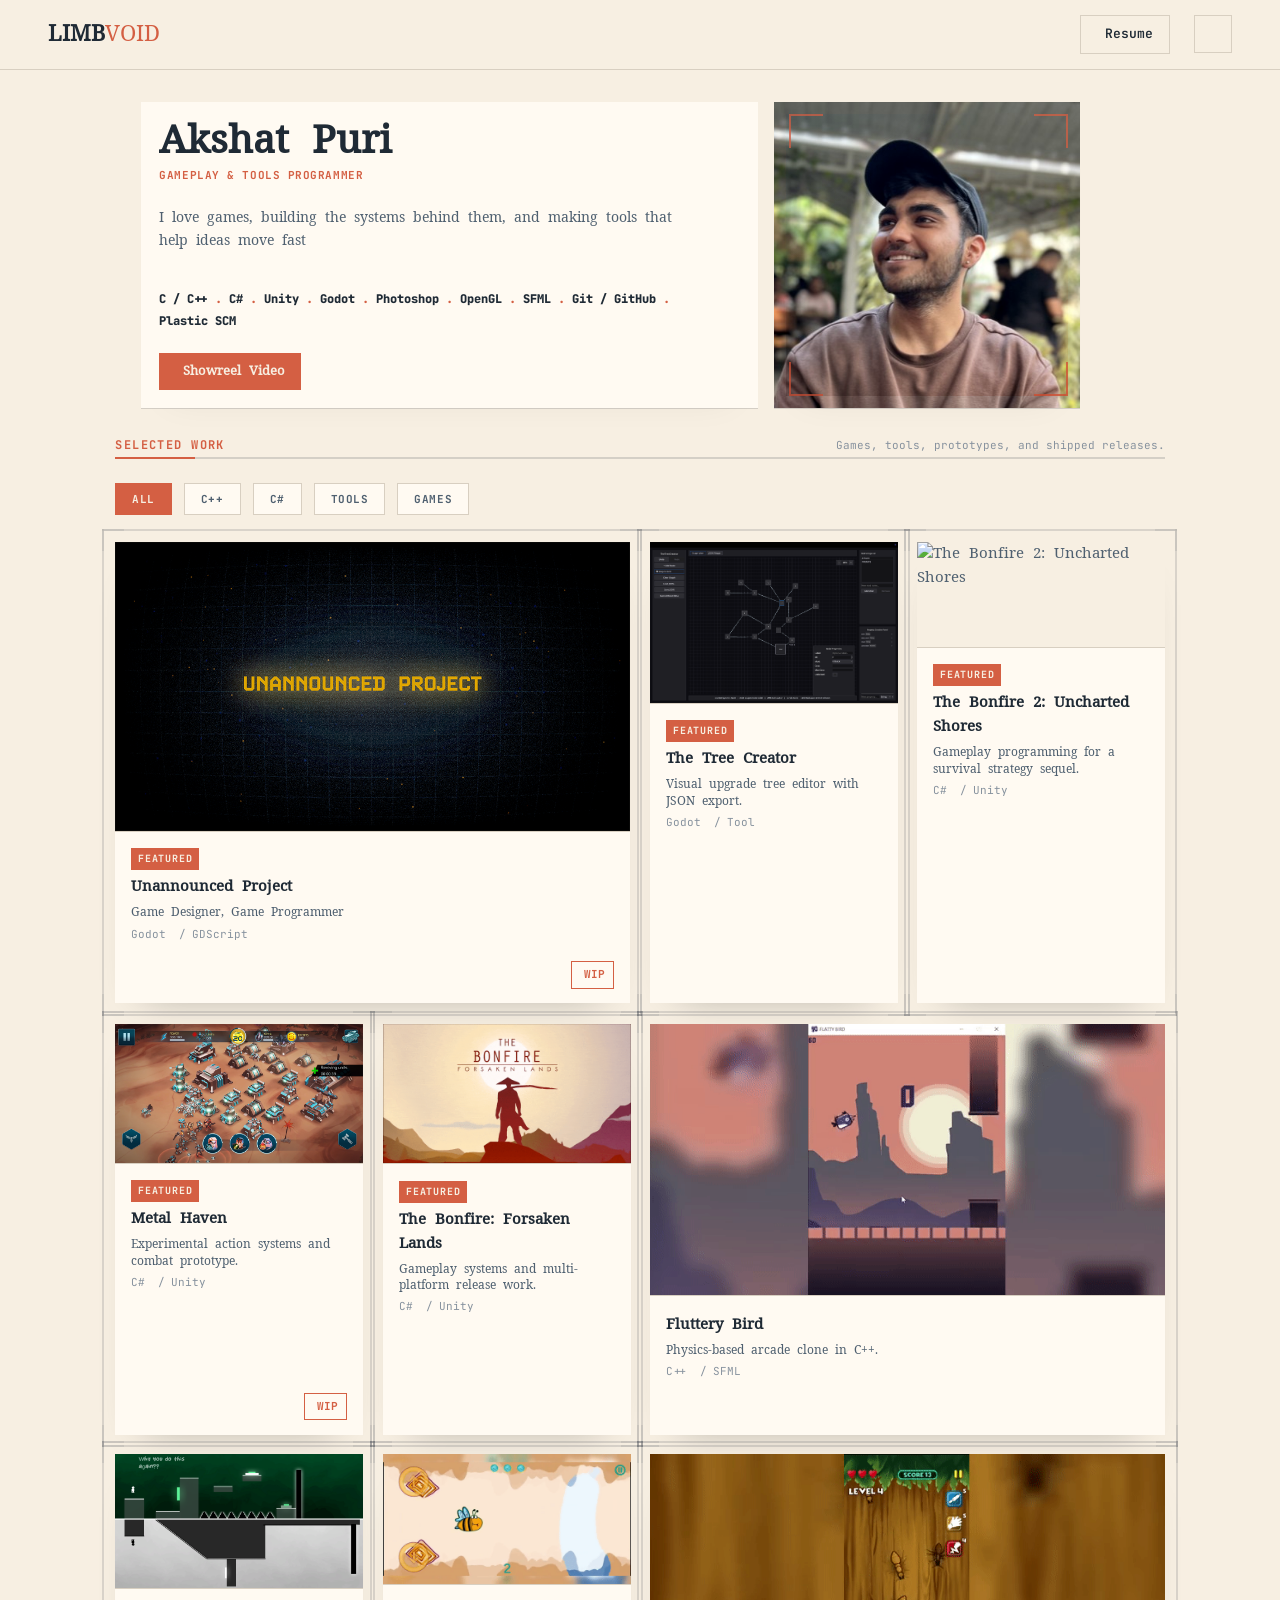
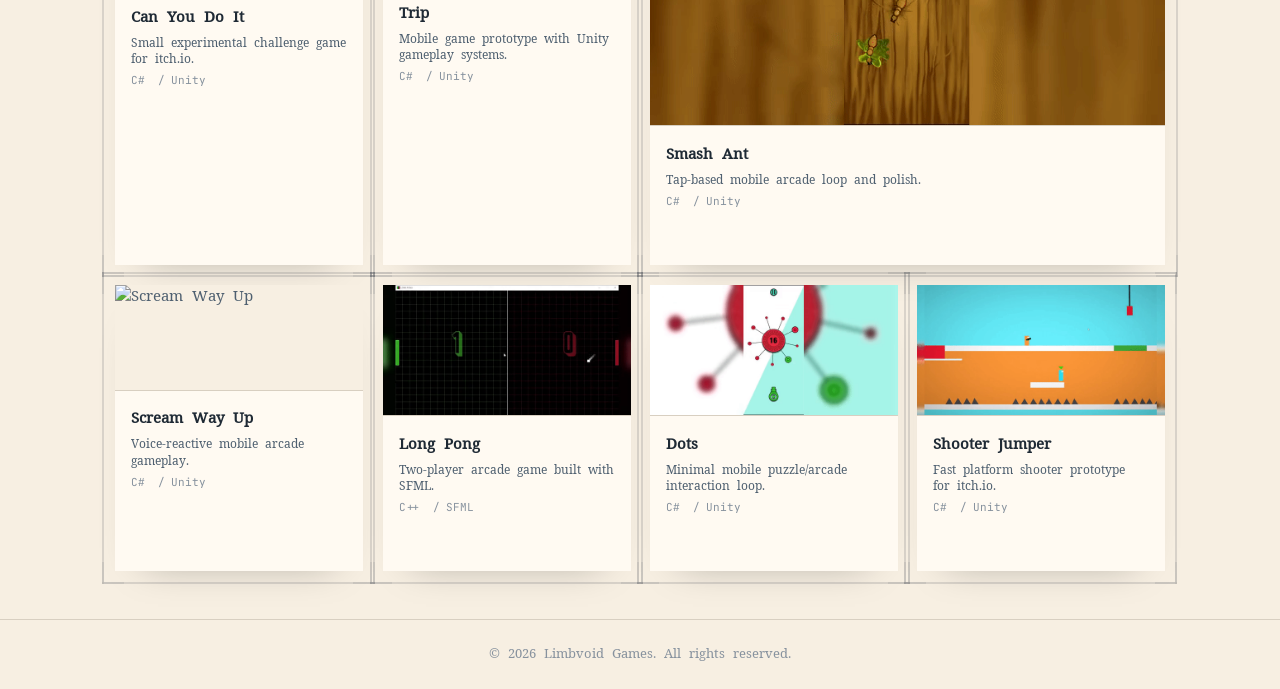
==== commit 62043a83: "Changed font" ====
--- a/index.html
+++ b/index.html
@@ -18,7 +18,7 @@
     <link rel="preconnect" href="https://fonts.googleapis.com">
     <link rel="preconnect" href="https://fonts.gstatic.com" crossorigin>
     <link
-        href="https://fonts.googleapis.com/css2?family=Inter:wght@300;400;500;600;700;800&family=JetBrains+Mono:wght@400;500;700&display=swap"
+        href="https://fonts.googleapis.com/css2?family=Noto+Serif+Khitan+Small+Script&family=JetBrains+Mono:wght@400;500;700&display=swap"
         rel="stylesheet">
     <link rel="stylesheet" href="css/style.css">
     <script src="https://kit.fontawesome.com/212c995959.js" crossorigin="anonymous"></script>
--- a/css/style.css
+++ b/css/style.css
@@ -1,1511 +1,1502 @@
-/* ==========================================
-   DESIGN TOKENS (Soft Low-Contrast Bento Grid)
-   ========================================== */
-:root {
-    --bg: #f7efe2;
-    /* Warm paper base */
-    --bg-alt: #fffaf2;
-    /* Clean elevated card surface */
-    --text: #1f2a35;
-    /* Ink blue-charcoal */
-    --text-secondary: #4f6070;
-    /* Cool readable body text */
-    --text-muted: #87929e;
-    /* Quiet metadata */
-    --border: #d8cfc1;
-    /* Warm neutral divider */
-    --grid-line: rgba(31, 42, 53, 0.16);
-    --matrix-line: rgba(31, 42, 53, 0.24);
-    --accent: #d45f43;
-    /* Warm coral action color */
-    --accent-hover: #a94732;
-    --cool-accent: #2f6f8f;
-    /* Cool counterpoint */
-
-    --font-sans: 'Inter', system-ui, -apple-system, sans-serif;
-    --font-heading: 'Inter', sans-serif;
-    --font-mono: 'JetBrains Mono', 'Fira Code', 'Consolas', monospace;
-
-    --radius: 0px;
-    /* Sharp premium edges */
-    --transition: all 0.3s cubic-bezier(0.16, 1, 0.3, 1);
-}
-
-[data-theme="dark"] {
-    --bg: #11171d;
-    /* Deep graphite base */
-    --bg-alt: #1d252d;
-    /* Lifted slate card surface */
-    --text: #f4ecdf;
-    /* Warm off-white text */
-    --text-secondary: #bdc8d0;
-    /* Soft cool body text */
-    --text-muted: #81909a;
-    /* Muted metadata */
-    --border: #303b45;
-    /* Low-glare divider */
-    --grid-line: rgba(211, 226, 235, 0.14);
-    --matrix-line: rgba(211, 226, 235, 0.22);
-    --accent: #ff8a61;
-    /* Luminous coral in dark mode */
-    --accent-hover: #ffad8f;
-    --cool-accent: #86c5e8;
-}
-
-[data-theme="arcade"] {
-    --bg: #090c11;
-    /* Arcade cabinet black */
-    --bg-alt: #151922;
-    /* Deep panel surface */
-    --text: #fff5d6;
-    /* Warm pixel-glow text */
-    --text-secondary: #c6d4dc;
-    /* Cool readable body text */
-    --text-muted: #81939e;
-    /* Muted terminal metadata */
-    --border: #2d3743;
-    /* Quiet steel divider */
-    --grid-line: rgba(242, 184, 75, 0.18);
-    --matrix-line: rgba(91, 210, 203, 0.26);
-    --accent: #f2b84b;
-    /* Coin-op amber */
-    --accent-hover: #ffd775;
-    --cool-accent: #5bd2cb;
-    /* CRT cyan counterpoint */
-}
-
-[data-theme="forest"] {
-    --bg: #0c120f;
-    /* Deep pine base */
-    --bg-alt: #172018;
-    /* Moss-dark panel surface */
-    --text: #f0ead8;
-    /* Warm parchment text */
-    --text-secondary: #c3cbb6;
-    /* Soft herb body text */
-    --text-muted: #83917e;
-    /* Quiet sage metadata */
-    --border: #303c2f;
-    /* Organic divider */
-    --grid-line: rgba(140, 172, 112, 0.18);
-    --matrix-line: rgba(215, 169, 85, 0.28);
-    --accent: #d7a955;
-    /* Brass highlight */
-    --accent-hover: #f0ca78;
-    --cool-accent: #6fab75;
-    /* Moss counterpoint */
-}
-
-[data-theme="minimalist"] {
-    --bg: #f5f5f7;
-    --bg-alt: #ffffff;
-    --text: #111111;
-    --text-secondary: #444444;
-    --text-muted: #888888;
-    --border: #eaeaea;
-    --grid-line: rgba(0, 0, 0, 0.04);
-    --matrix-line: rgba(0, 0, 0, 0.05);
-    --accent: #000000;
-    --accent-hover: #333333;
-    --cool-accent: #666666;
-}
-
-/* ==========================================
-   RESET & BASE STYLES
-   ========================================== */
-* {
-    margin: 0;
-    padding: 0;
-    box-sizing: border-box;
-    text-decoration: none;
-}
-
-html {
-    scroll-behavior: smooth;
-}
-
-body {
-    background: var(--bg);
-    background-size: 48px 48px;
-    color: var(--text-secondary);
-    font-family: var(--font-sans);
-    font-size: 15px;
-    line-height: 1.6;
-    transition: background 0.3s var(--transition), color 0.3s var(--transition);
-    -webkit-font-smoothing: antialiased;
-    -moz-osx-font-smoothing: grayscale;
-    overflow-x: hidden;
-}
-
-h1,
-h2,
-h3,
-h4 {
-    color: var(--text);
-    font-family: var(--font-heading);
-    font-weight: 700;
-}
-
-a {
-    color: inherit;
-    transition: var(--transition);
-}
-
-img {
-    max-width: 100%;
-    display: block;
-}
-
-li {
-    list-style: none;
-}
-
-::selection {
-    background: var(--accent);
-    color: var(--bg);
-}
-
-@media (pointer: fine) {
-
-    body,
-    a,
-    button,
-    .project-card {
-        cursor: none !important;
-    }
-
-    .site-cursor {
-        position: fixed;
-        top: 0;
-        left: 0;
-        width: 18px;
-        height: 18px;
-        border: 2px solid var(--text);
-        color: var(--text);
-        mix-blend-mode: difference;
-        border-radius: 0;
-        pointer-events: none;
-        transform: translate(-50%, -50%);
-        z-index: 9999;
-        opacity: 0;
-        transition: width 0.16s ease, height 0.16s ease, border-color 0.16s ease, opacity 0.16s ease, transform 0.05s linear;
-    }
-
-    .site-cursor::before,
-    .site-cursor::after {
-        content: "";
-        position: absolute;
-        background: currentColor;
-        opacity: 0.75;
-    }
-
-    .site-cursor::before {
-        width: 8px;
-        height: 2px;
-        left: 50%;
-        top: 50%;
-        transform: translate(-50%, -50%);
-    }
-
-    .site-cursor::after {
-        width: 2px;
-        height: 8px;
-        left: 50%;
-        top: 50%;
-        transform: translate(-50%, -50%);
-    }
-
-    .site-cursor.is-visible {
-        opacity: 0.9;
-    }
-
-    .site-cursor.is-hovering {
-        width: 30px;
-        height: 30px;
-        border-color: var(--accent);
-    }
-}
-
-/* ==========================================
-   LAYOUT CONTAINER & STICKY HEADER
-   ========================================== */
-.app-container {
-    display: flex;
-    flex-direction: column;
-    min-height: 100vh;
-}
-
-.global-header {
-    position: sticky;
-    top: 0;
-    width: 100%;
-    height: 70px;
-    display: flex;
-    justify-content: space-between;
-    align-items: center;
-    padding: 0 48px;
-    background: color-mix(in srgb, var(--bg) 92%, transparent);
-    backdrop-filter: blur(14px);
-    border-bottom: 1px solid var(--border);
-    z-index: 1000;
-    transition: background 0.3s ease, border-color 0.3s ease;
-}
-
-/* Header Logo */
-.global-header .logo a {
-    font-family: var(--font-heading);
-    color: var(--text);
-    font-size: 22px;
-    font-weight: 800;
-    text-transform: uppercase;
-    letter-spacing: 0;
-    display: inline-block;
-    transition: color 0.24s ease, transform 0.24s ease, letter-spacing 0.24s ease;
-}
-
-.global-header .logo a:hover {
-    letter-spacing: 0.02em;
-    transform: translateX(2px);
-}
-
-.global-header .logo a span {
-    font-weight: 300;
-    color: var(--accent);
-}
-
-/* Header Right Panel */
-.global-header .header-right {
-    display: flex;
-    align-items: center;
-    gap: 24px;
-}
-
-.global-header .resume-link {
-    font-family: var(--font-mono);
-    font-size: 13px;
-    font-weight: 600;
-    color: var(--text);
-    display: flex;
-    align-items: center;
-    gap: 8px;
-    padding: 8px 16px;
-    border: 1px solid var(--border);
-    border-radius: var(--radius);
-    position: relative;
-    overflow: hidden;
-}
-
-.global-header .resume-link::before {
-    content: "";
-    position: absolute;
-    inset: 0;
-    background: linear-gradient(90deg, transparent, color-mix(in srgb, var(--accent) 22%, transparent), transparent);
-    transform: translateX(-110%);
-    transition: transform 0.42s ease;
-}
-
-.global-header .resume-link:hover {
-    border-color: var(--accent);
-    color: var(--accent);
-    background: var(--bg-alt);
-}
-
-.global-header .resume-link:hover::before {
-    transform: translateX(110%);
-}
-
-.global-header .theme-btn {
-    background: transparent;
-    border: 1px solid var(--border);
-    color: var(--text);
-    width: 38px;
-    height: 38px;
-    cursor: pointer;
-    display: flex;
-    align-items: center;
-    justify-content: center;
-    font-size: 14px;
-    border-radius: var(--radius);
-    transition: var(--transition);
-}
-
-.global-header .theme-btn:hover {
-    background: var(--bg-alt);
-    border-color: var(--text);
-}
-
-.global-header .theme-btn:active,
-.global-header .resume-link:active,
-.bio-card .video-btn:active {
-    transform: translate(1px, 1px);
-}
-
-/* ==========================================
-   MAIN CONTENT & BENTO GRID SYSTEM
-   ========================================== */
-.main-content {
-    max-width: none;
-    width: 100%;
-    margin: 0;
-    padding: clamp(1rem, 2.2vh, 1.5rem) clamp(1rem, 3vw, 2.625rem) clamp(1.75rem, 4vh, 2.5rem);
-    flex-grow: 1;
-}
-
-.unified-grid {
-    --matrix-gap: clamp(1rem, 2.2vmin, 1.5rem);
-    --intro-gap: clamp(0.85rem, 1.8vmin, 1.15rem);
-    --frame-offset: clamp(0.55rem, 1.4vmin, 0.875rem);
-    display: grid;
-    grid-template-columns:
-        minmax(0, 0.35fr) repeat(6, minmax(0, 1fr)) minmax(0, 0.35fr);
-    gap: var(--matrix-gap);
-    padding: clamp(8px, 1.1vw, 12px);
-    overflow: visible;
-    min-width: 0;
-}
-
-.intro-grid {
-    --intro-panel-height: clamp(17rem, 34vh, 21rem);
-    --social-rail-width: calc(var(--intro-panel-height) * 0.16);
-    --intro-side-gap: calc(var(--intro-panel-height) * 0.035);
-    grid-column: 1 / -1;
-    justify-self: center;
-    width: min(78vw, calc(var(--intro-panel-height) * 3.35));
-    max-width: 100%;
-    display: flex;
-    align-items: stretch;
-    gap: var(--intro-gap);
-    min-width: 0;
-}
-
-.intro-grid .bio-card {
-    grid-column: 1;
-}
-
-.intro-grid .profile-side {
-    grid-column: 2;
-}
-
-.work-grid {
-    grid-column: 1 / -1;
-    justify-self: center;
-    width: min(82vw, calc(100vh * 1.35));
-    max-width: 100%;
-    display: grid;
-    grid-template-columns: repeat(8, minmax(0, 1fr));
-    gap: var(--matrix-gap);
-    overflow: visible;
-    min-width: 0;
-}
-
-/* Bento Card Base Styling */
-.bento-card {
-    --card-shadow: rgba(0, 0, 0, 0.08);
-    background: var(--bg-alt);
-    border: 0;
-    border-radius: var(--radius);
-    padding: clamp(1rem, 2.6vh, 1.5rem);
-    display: flex;
-    flex-direction: column;
-    justify-content: space-between;
-    transition: var(--transition);
-    overflow: hidden;
-    position: relative;
-    z-index: 1;
-    box-shadow: 0 1px 0 var(--grid-line), 0 18px 34px -28px var(--card-shadow);
-    opacity: 0;
-    transform: scale(0);
-    isolation: isolate;
-    min-width: 0;
-}
-
-.bento-card::before {
-    content: "";
-    position: absolute;
-    inset: 0;
-    border-left: 3px solid transparent;
-    pointer-events: none;
-    z-index: 0;
-    transition: border-color 0.24s ease, opacity 0.24s ease;
-    opacity: 0;
-}
-
-.bento-card:not(.photo-card):not(.project-card):hover::before {
-    border-left-color: var(--accent);
-    opacity: 0.85;
-}
-
-.bento-card>* {
-    position: relative;
-    z-index: 1;
-}
-
-.bento-card.is-popping {
-    animation: cardPopIn 560ms cubic-bezier(0.2, 1.35, 0.32, 1) both;
-    animation-delay: var(--pop-delay, 0ms);
-}
-
-.bento-card:hover {
-    box-shadow: 0 1px 0 var(--grid-line), 0 28px 50px -30px rgba(0, 0, 0, 0.28);
-    z-index: 5;
-    transform: translateY(-5px);
-}
-
-[data-theme="dark"] .bento-card:hover {
-    box-shadow: 0 1px 0 var(--grid-line), 0 30px 54px -28px rgba(0, 0, 0, 0.55);
-}
-
-/* Column Spans */
-.span-4 {
-    grid-column: span 4;
-}
-
-.span-3 {
-    grid-column: span 3;
-}
-
-.span-2 {
-    grid-column: span 2;
-}
-
-@media (min-width: 1025px) {
-    .intro-grid .bio-card {
-        grid-column: 1;
-    }
-
-    .intro-grid .profile-side {
-        grid-column: 2;
-    }
-
-    .work-grid .project-card {
-        grid-column: span var(--project-span, 2);
-        min-height: var(--project-height, clamp(11rem, 24vh, 15rem));
-    }
-}
-
-/* ==========================================
-   BIO CARD STYLING
-   ========================================== */
-.bio-card {
-    gap: calc(var(--intro-panel-height) * 0.026);
-    flex: 1 1 64%;
-    height: var(--intro-panel-height);
-    min-height: 0;
-    padding: calc(var(--intro-panel-height) * 0.06);
-}
-
-.bio-card .bio-header {
-    display: flex;
-    flex-direction: column;
-    gap: calc(var(--intro-panel-height) * 0.01);
-}
-
-.bio-card .display-title {
-    font-size: clamp(1.8rem, 3.2vw, 2.45rem);
-    line-height: 1.1;
-    letter-spacing: 0;
-    color: var(--text);
-}
-
-.bio-card .subtitle-dev {
-    font-family: var(--font-mono);
-    font-size: 11px;
-    font-weight: 700;
-    text-transform: uppercase;
-    letter-spacing: 0.05em;
-    color: var(--accent);
-}
-
-.bio-card .bio-text {
-    font-size: 14px;
-    color: var(--text-secondary);
-    max-width: 540px;
-    min-height: 4.2em;
-    overflow-wrap: break-word;
-}
-
-.bio-card .bio-text.is-typing::after {
-    content: "";
-    display: inline-block;
-    width: 8px;
-    height: 1em;
-    margin-left: 3px;
-    background: var(--accent);
-    vertical-align: -0.12em;
-    animation: caretBlink 780ms steps(1, end) infinite;
-}
-
-.bio-skills {
-    display: flex;
-    flex-wrap: wrap;
-    gap: 4px 0;
-    max-width: 560px;
-    font-family: var(--font-mono);
-    font-size: 12px;
-    line-height: 1.5;
-    color: var(--text);
-    min-width: 0;
-}
-
-.bio-skills span {
-    font-weight: 800;
-    white-space: nowrap;
-}
-
-.bio-skills span:not(:last-child)::after {
-    content: ".";
-    margin: 0 7px;
-    color: var(--accent);
-    font-weight: 900;
-}
-
-.bio-card .video-btn {
-    display: inline-flex;
-    align-items: center;
-    gap: 8px;
-    background: var(--accent);
-    color: var(--bg);
-    padding: 8px 16px;
-    border-radius: var(--radius);
-    font-size: 13px;
-    font-weight: 600;
-    overflow: hidden;
-    position: relative;
-}
-
-.bio-card .video-btn::before {
-    content: "";
-    position: absolute;
-    inset: 0;
-    background: linear-gradient(90deg, transparent, rgba(255, 255, 255, 0.28), transparent);
-    transform: translateX(-120%);
-    transition: transform 0.42s ease;
-}
-
-.bio-card .video-btn:hover::before {
-    transform: translateX(120%);
-}
-
-.bio-card .video-btn i,
-.bio-card .video-btn span {
-    position: relative;
-    z-index: 1;
-}
-
-.bio-card .video-btn:hover {
-    background: var(--accent-hover);
-}
-
-/* ==========================================
-   PHOTO & SOCIAL RAIL STYLING
-   ========================================== */
-.profile-side {
-    display: flex;
-    flex: 0 0 calc(var(--intro-panel-height) + var(--social-rail-width) + var(--intro-side-gap));
-    align-items: stretch;
-    align-self: stretch;
-    gap: var(--intro-side-gap);
-    min-width: 0;
-    height: var(--intro-panel-height);
-}
-
-.photo-card {
-    padding: 0;
-    background: var(--text);
-    isolation: isolate;
-    width: var(--intro-panel-height);
-    height: var(--intro-panel-height);
-    aspect-ratio: 1 / 1;
-    justify-self: center;
-    transition: transform 0.3s cubic-bezier(0.16, 1, 0.3, 1), box-shadow 0.3s cubic-bezier(0.16, 1, 0.3, 1), opacity 0.3s cubic-bezier(0.16, 1, 0.3, 1), background 0.3s ease;
-}
-
-.profile-side .photo-card {
-    flex: 0 0 var(--intro-panel-height);
-    height: var(--intro-panel-height);
-    min-width: 0;
-    width: var(--intro-panel-height);
-    align-self: flex-start;
-}
-
-.photo-card::before,
-.photo-card::after {
-    content: "";
-    position: absolute;
-    inset: 12px;
-    pointer-events: none;
-    z-index: 3;
-}
-
-.photo-card::before {
-    background:
-        linear-gradient(var(--accent), var(--accent)) left top / 34px 2px no-repeat,
-        linear-gradient(var(--accent), var(--accent)) right top / 34px 2px no-repeat,
-        linear-gradient(var(--accent), var(--accent)) left bottom / 34px 2px no-repeat,
-        linear-gradient(var(--accent), var(--accent)) right bottom / 34px 2px no-repeat,
-        linear-gradient(90deg, var(--accent), var(--accent)) left top / 2px 34px no-repeat,
-        linear-gradient(90deg, var(--accent), var(--accent)) right top / 2px 34px no-repeat,
-        linear-gradient(90deg, var(--accent), var(--accent)) left bottom / 2px 34px no-repeat,
-        linear-gradient(90deg, var(--accent), var(--accent)) right bottom / 2px 34px no-repeat;
-    opacity: 0.75;
-}
-
-.photo-card::after {
-    background:
-        linear-gradient(135deg, color-mix(in srgb, var(--cool-accent) 24%, transparent), transparent 38%),
-        linear-gradient(315deg, color-mix(in srgb, var(--accent) 28%, transparent), transparent 42%),
-        linear-gradient(180deg, transparent 58%, rgba(0, 0, 0, 0.35));
-    mix-blend-mode: soft-light;
-    opacity: 0.9;
-    transition: opacity 0.28s ease;
-}
-
-.photo-card .profile-photo {
-    width: 100%;
-    height: 100%;
-    object-fit: cover;
-    display: block;
-    aspect-ratio: 1 / 1;
-    filter: contrast(1.04) saturate(0.92);
-    transform: scale(1.01);
-    transition: transform 0.42s cubic-bezier(0.16, 1, 0.3, 1), filter 0.42s ease;
-}
-
-.photo-card:hover .profile-photo {
-    filter: contrast(1.1) saturate(1.04);
-    transform: scale(1.055);
-}
-
-.photo-card:hover::after {
-    opacity: 0.7;
-}
-
-.photo-card:hover::before {
-    animation: photoFrameLock 720ms steps(2, end);
-}
-
-.social-rail {
-    display: flex;
-    flex: 0 0 var(--social-rail-width);
-    flex-direction: column;
-    align-items: center;
-    justify-content: center;
-    gap: 8px;
-    align-self: stretch;
-}
-
-.social-rail a {
-    width: var(--social-rail-width);
-    height: var(--social-rail-width);
-    display: inline-flex;
-    align-items: center;
-    justify-content: center;
-    font-size: 24px;
-    color: var(--text-muted);
-    transition: color 0.2s ease, transform 0.2s ease;
-}
-
-.social-rail a:hover {
-    color: var(--accent);
-    transform: translateX(5px);
-}
-
-/* ==========================================
-   WORK SECTION LABEL
-   ========================================== */
-.work-section-label {
-    grid-column: 1 / -1;
-    display: flex;
-    align-items: end;
-    justify-content: space-between;
-    gap: 24px;
-    padding: 8px 0 2px;
-    border-bottom: 2px solid var(--grid-line);
-    position: relative;
-}
-
-.work-section-label::after {
-    content: "";
-    position: absolute;
-    left: 0;
-    bottom: -2px;
-    width: 80px;
-    height: 2px;
-    background: var(--accent);
-    animation: workSignal 3.6s ease-in-out infinite;
-}
-
-.work-section-label span {
-    font-family: var(--font-mono);
-    font-size: 12px;
-    font-weight: 700;
-    letter-spacing: 0.12em;
-    text-transform: uppercase;
-    color: var(--accent);
-}
-
-.work-section-label p {
-    font-family: var(--font-mono);
-    font-size: 11px;
-    color: var(--text-muted);
-    text-align: right;
-}
-
-/* ==========================================
-   WORK FILTERS & BUTTONS
-   ========================================== */
-.work-filters {
-    grid-column: 1 / -1;
-    display: flex;
-    flex-wrap: wrap;
-    gap: 12px;
-    margin-top: 4px;
-    margin-bottom: 8px;
-}
-
-.filter-btn {
-    font-family: var(--font-mono);
-    font-size: 11px;
-    font-weight: 700;
-    color: var(--text-secondary);
-    background: var(--bg-alt);
-    border: 1px solid var(--border);
-    padding: 8px 16px;
-    border-radius: var(--radius);
-    cursor: pointer;
-    text-transform: uppercase;
-    letter-spacing: 0.05em;
-    transition: var(--transition);
-}
-
-.filter-btn:hover {
-    border-color: var(--accent);
-    color: var(--accent);
-}
-
-.filter-btn.active {
-    background: var(--accent);
-    color: var(--bg);
-    border-color: var(--accent);
-}
-
-.bento-card.is-hidden {
-    display: none !important;
-}
-
-/* ==========================================
-   PROJECT CARD STYLING
-   ========================================== */
-.project-card {
-    padding: 0;
-    gap: 0;
-    overflow: visible;
-    box-shadow:
-        0 20px 38px -30px rgba(0, 0, 0, 0.35);
-}
-
-.project-card:has(.card-links a) {
-    cursor: pointer;
-    transition: scale 0.3s cubic-bezier(0.16, 1, 0.3, 1);
-}
-
-.project-card:has(.card-links a):hover {
-    scale: 1.1;
-}
-
-.project-card:hover {
-    box-shadow:
-        0 1px 0 var(--grid-line),
-        0 34px 56px -34px rgba(0, 0, 0, 0.45);
-}
-
-.work-grid:has(.project-card:hover) .project-card:not(:hover),
-.work-grid:has(.project-card:focus-within) .project-card:not(:focus-within) {
-    filter: blur(2px) saturate(0.75) brightness(0.82);
-    opacity: 0.72;
-}
-
-.work-grid:has(.project-card:hover) .project-card:hover,
-.work-grid:has(.project-card:focus-within) .project-card:focus-within {
-    filter: none;
-    opacity: 1;
-    z-index: 8;
-}
-
-.featured-project-card .card-title {
-    font-size: 16px;
-}
-
-.project-card::before,
-.project-card::after {
-    content: "";
-    position: absolute;
-    inset: calc(var(--frame-offset) * -1);
-    pointer-events: none;
-    z-index: 0;
-}
-
-.project-card::before {
-    border: 2px solid var(--matrix-line);
-    opacity: 0.58;
-}
-
-.project-card:hover::before {
-    border-color: var(--accent);
-    opacity: 0.78;
-}
-
-.project-card::after {
-    background:
-        linear-gradient(var(--matrix-line), var(--matrix-line)) left top / 22px 2px no-repeat,
-        linear-gradient(var(--matrix-line), var(--matrix-line)) right top / 22px 2px no-repeat,
-        linear-gradient(var(--matrix-line), var(--matrix-line)) left bottom / 22px 2px no-repeat,
-        linear-gradient(var(--matrix-line), var(--matrix-line)) right bottom / 22px 2px no-repeat,
-        linear-gradient(90deg, var(--matrix-line), var(--matrix-line)) left top / 2px 22px no-repeat,
-        linear-gradient(90deg, var(--matrix-line), var(--matrix-line)) right top / 2px 22px no-repeat,
-        linear-gradient(90deg, var(--matrix-line), var(--matrix-line)) left bottom / 2px 22px no-repeat,
-        linear-gradient(90deg, var(--matrix-line), var(--matrix-line)) right bottom / 2px 22px no-repeat;
-    opacity: 0.32;
-
-}
-
-.project-card:hover::after {
-    opacity: 0.58;
-}
-
-.project-card:nth-of-type(3n)::before {
-    animation-delay: -0.7s;
-}
-
-.project-card:nth-of-type(4n)::after {
-    animation-delay: -1.2s;
-}
-
-.project-card .card-media {
-    width: 100%;
-    aspect-ratio: 21 / 9;
-    overflow: visible;
-    border-bottom: 1px solid var(--border);
-    position: relative;
-    z-index: 2;
-    background: var(--bg);
-    isolation: isolate;
-}
-
-.project-card .card-media img {
-    width: 100%;
-    height: 100%;
-    object-fit: contain;
-    transition: var(--transition);
-}
-
-.project-card .card-media-empty {
-    display: grid;
-    place-items: center;
-    background:
-        linear-gradient(90deg, transparent 0 49%, color-mix(in srgb, var(--matrix-line) 72%, transparent) 49% 51%, transparent 51%),
-        linear-gradient(0deg, transparent 0 49%, color-mix(in srgb, var(--matrix-line) 72%, transparent) 49% 51%, transparent 51%),
-        color-mix(in srgb, var(--bg-alt) 84%, var(--accent) 16%);
-    background-size: 38px 38px;
-}
-
-.project-card .card-media-empty::before {
-    content: "EMPTY CARD";
-    font-family: var(--font-mono);
-    font-size: 11px;
-    font-weight: 800;
-    letter-spacing: 0.12em;
-    color: var(--text-muted);
-    border: 1px solid var(--matrix-line);
-    padding: 8px 10px;
-    background: var(--bg);
-}
-
-.project-card.is-test-card .card-info {
-    background:
-        linear-gradient(90deg, color-mix(in srgb, var(--accent) 12%, transparent), transparent 42%),
-        var(--bg-alt);
-}
-
-.project-card:hover .card-media img {
-    transform: none;
-}
-
-.project-card .card-info {
-    padding: clamp(0.75rem, 1.6vh, 0.95rem) clamp(0.8rem, 1.6vw, 1rem);
-    display: flex;
-    flex-grow: 1;
-    flex-wrap: wrap;
-    justify-content: space-between;
-    gap: 16px;
-    background: var(--bg-alt);
-    position: relative;
-    z-index: 4;
-    border-top: 2px solid transparent;
-    transition: border-color 0.24s ease, background 0.24s ease;
-}
-
-.project-card:hover .card-info {
-    border-top-color: var(--accent);
-    background: color-mix(in srgb, var(--bg-alt) 92%, var(--accent) 8%);
-}
-
-.project-card .card-meta {
-    display: flex;
-    flex: 1;
-    flex-direction: column;
-    gap: 5px;
-    width: 100%;
-    overflow: hidden;
-}
-
-.project-card .card-badge {
-    align-self: flex-start;
-    font-family: var(--font-mono);
-    font-size: 10px;
-    font-weight: 700;
-    letter-spacing: 0.08em;
-    text-transform: uppercase;
-    color: var(--bg);
-    background: var(--accent);
-    padding: 3px 7px;
-}
-
-.project-card .card-title {
-    font-size: 15px;
-    font-weight: 700;
-    color: var(--text);
-    white-space: normal;
-    overflow: hidden;
-    text-overflow: ellipsis;
-    transition: color 0.22s ease;
-}
-
-.project-card:hover .card-title {
-    color: var(--accent);
-}
-
-.project-card .card-role {
-    font-size: 12px;
-    line-height: 1.35;
-    color: var(--text-secondary);
-    max-width: 36rem;
-}
-
-.project-card .card-tags {
-    display: flex;
-    flex-wrap: wrap;
-    gap: 6px;
-}
-
-.project-card .tag {
-    font-family: var(--font-mono);
-    font-size: 11px;
-    color: var(--text-muted);
-}
-
-.project-card .tag:not(:last-child)::after {
-    content: " /";
-    margin-left: 6px;
-}
-
-.project-card .card-links {
-    display: flex;
-    flex-wrap: wrap;
-    gap: 12px;
-    align-items: center;
-    align-self: flex-end;
-    margin-top: auto;
-    flex-shrink: 0;
-}
-
-.project-card .card-links a {
-    font-size: 16px;
-    color: var(--text-secondary);
-    display: inline-flex;
-    align-items: center;
-    justify-content: center;
-    width: 24px;
-    height: 24px;
-    transition: color 0.18s ease, background 0.18s ease, transform 0.18s ease;
-}
-
-.project-card .card-links a:hover {
-    background: var(--text);
-    color: var(--accent);
-    transform: translateY(-2px);
-}
-
-/* WIP Status Badge */
-.project-card .card-status {
-    flex-shrink: 0;
-    align-self: flex-end;
-    margin-top: auto;
-}
-
-.project-card .status-wip {
-    font-family: var(--font-mono);
-    font-size: 11px;
-    font-weight: 700;
-    color: var(--accent);
-    padding: 4px 8px;
-    border: 1px solid var(--accent);
-    border-radius: var(--radius);
-    display: inline-flex;
-    align-items: center;
-    gap: 4px;
-}
-
-
-@keyframes cardPopIn {
-    0% {
-        opacity: 0;
-        transform: scale(0);
-    }
-
-    55% {
-        opacity: 1;
-        transform: scale(1.08);
-    }
-
-    70% {
-        opacity: 1;
-        transform: scale(0.97);
-    }
-
-    100% {
-        opacity: 1;
-        transform: scale(1);
-    }
-}
-
-@keyframes caretBlink {
-
-    0%,
-    52% {
-        opacity: 1;
-    }
-
-    53%,
-    100% {
-        opacity: 0;
-    }
-}
-
-@keyframes workSignal {
-
-    0%,
-    100% {
-        transform: translateX(0);
-        opacity: 0.45;
-    }
-
-    45% {
-        transform: translateX(140px);
-        opacity: 1;
-    }
-
-    70% {
-        transform: translateX(60px);
-        opacity: 0.7;
-    }
-}
-
-@keyframes photoFrameLock {
-
-    0%,
-    100% {
-        opacity: 0.75;
-        transform: translate(0, 0);
-    }
-
-    25% {
-        opacity: 1;
-        transform: translate(2px, 0);
-    }
-
-    50% {
-        transform: translate(-1px, 1px);
-    }
-
-    75% {
-        transform: translate(0, -1px);
-    }
-}
-
-@media (prefers-reduced-motion: reduce) {
-
-    *,
-    *::before,
-    *::after {
-        animation-duration: 0.01ms !important;
-        animation-iteration-count: 1 !important;
-        scroll-behavior: auto !important;
-        transition-duration: 0.01ms !important;
-    }
-
-    .bento-card {
-        opacity: 1;
-        transform: none;
-    }
-}
-
-@media (pointer: fine) {
-
-    body,
-    body * {
-        cursor: none !important;
-    }
-}
-
-/* ==========================================
-   FOOTER
-   ========================================== */
-.footer {
-    padding: 24px 0;
-    border-top: 1px solid var(--border);
-    text-align: center;
-    font-size: 13px;
-    color: var(--text-muted);
-}
-
-/* ==========================================
-   RESPONSIVE DESIGN (Bento Layout Collapse)
-   ========================================== */
-@media (max-width: 1024px) {
-    .main-content {
-        padding: clamp(1rem, 2.5vh, 1.5rem);
-    }
-
-    .intro-grid {
-        width: 100%;
-    }
-
-    .intro-grid .bio-card {
-        grid-column: 1;
-    }
-
-    .intro-grid .profile-side {
-        grid-column: 2;
-    }
-
-    .unified-grid {
-        grid-template-columns: repeat(4, 1fr);
-    }
-
-    .work-grid {
-        width: min(100%, 900px);
-        grid-template-columns: repeat(6, minmax(0, 1fr));
-    }
-
-    .work-grid .project-card {
-        grid-column: span 3;
-        min-height: var(--project-height, clamp(10.5rem, 24vh, 14rem));
-    }
-
-    .span-4 {
-        grid-column: span 4;
-    }
-
-    .span-3 {
-        grid-column: span 2;
-    }
-
-    .span-2 {
-        grid-column: span 2;
-    }
-
-    .work-section-label {
-        grid-column: 1 / -1;
-    }
-}
-
-@media (max-width: 980px) {
-    .intro-grid {
-        --intro-panel-height: clamp(14rem, 30vw, 18rem);
-        flex-direction: row;
-        align-items: stretch;
-        width: 100%;
-    }
-
-    .bio-card {
-        flex: 1 1 auto;
-        height: var(--intro-panel-height);
-        min-width: 0;
-    }
-
-    .intro-grid .profile-side {
-        flex: 0 0 calc(var(--intro-panel-height) + var(--social-rail-width) + var(--intro-side-gap));
-        height: var(--intro-panel-height);
-        align-self: stretch;
-    }
-
-    .profile-side .photo-card {
-        flex: 0 0 var(--intro-panel-height);
-        width: var(--intro-panel-height);
-        height: var(--intro-panel-height);
-    }
-}
-
-@media (max-width: 768px) {
-    .global-header {
-        padding: 0 16px;
-    }
-
-    .global-header .header-right {
-        gap: 12px;
-    }
-
-    .global-header .resume-link {
-        padding: 8px 10px;
-        font-size: 12px;
-    }
-
-    .main-content {
-        padding: 14px 12px 28px;
-    }
-
-    .unified-grid {
-        --frame-offset: 8px;
-        --intro-gap: 14px;
-        grid-template-columns: 1fr;
-        gap: 16px;
-        padding: 8px;
-    }
-
-    .intro-grid {
-        flex-direction: column;
-        width: 100%;
-    }
-
-    .bio-card {
-        height: auto;
-    }
-
-    .profile-side {
-        width: min(100%, 300px);
-        margin: 0 auto;
-        flex: 0 0 auto;
-        height: auto;
-    }
-
-    .profile-side .photo-card {
-        width: auto;
-        height: auto;
-        flex: 1 1 auto;
-    }
-
-    .work-grid {
-        width: calc(100% - (var(--frame-offset) * 2));
-        grid-template-columns: 1fr;
-        gap: clamp(0.9rem, 2.2vh, 1.1rem);
-    }
-
-    .span-4,
-    .span-3,
-    .span-2 {
-        grid-column: span 1;
-    }
-
-    .work-section-label {
-        align-items: flex-start;
-        flex-direction: column;
-        gap: 4px;
-    }
-
-    .work-section-label p {
-        text-align: left;
-    }
-
-    .bio-card .bio-text {
-        max-width: 100%;
-        min-height: 0;
-    }
-
-    .bio-skills {
-        max-width: 100%;
-        font-size: 13px;
-    }
-
-    .bio-skills span:not(:last-child)::after {
-        margin: 0 6px;
-    }
-
-    .bento-card {
-        padding: 18px;
-        transform: none;
-    }
-
-    .photo-card,
-    .project-card {
-        padding: 0;
-    }
-
-    .bento-card:hover {
-        transform: translateY(-4px);
-    }
-
-    .social-rail {
-        flex-basis: 38px;
-        gap: 6px;
-    }
-
-    .social-rail a {
-        width: 38px;
-        height: 38px;
-        font-size: 19px;
-    }
-
-    .project-card {
-        grid-column: 1;
-        min-height: 0;
-    }
-
-    .project-card .card-media {
-        aspect-ratio: 16 / 9;
-    }
-
-    .project-card .card-info {
-        align-items: flex-start;
-        flex-direction: column;
-        gap: 12px;
-    }
-
-    .project-card .card-title {
-        white-space: normal;
-    }
-}
-
-@media (max-width: 380px) {
-    .global-header .logo a {
-        font-size: 18px;
-    }
-
-    .global-header .resume-link {
-        padding: 7px 8px;
-    }
-
-    .global-header .resume-link i {
-        display: none;
-    }
-
-    .global-header .theme-btn {
-        width: 34px;
-        height: 34px;
-    }
-}
-
-/* ==========================================
-   VIDEO OVERLAY MODAL
-   ========================================== */
-body.modal-open {
-    overflow: hidden;
-}
-
-.video-modal {
-    position: fixed;
-    inset: 0;
-    z-index: 2000;
-    display: flex;
-    align-items: center;
-    justify-content: center;
-    opacity: 0;
-    visibility: hidden;
-    pointer-events: none;
-    transition: opacity 0.35s cubic-bezier(0.16, 1, 0.3, 1), visibility 0.35s cubic-bezier(0.16, 1, 0.3, 1);
-}
-
-.video-modal.open {
-    opacity: 1;
-    visibility: visible;
-    pointer-events: auto;
-}
-
-.video-modal-backdrop {
-    position: absolute;
-    inset: 0;
-    background: rgba(0, 0, 0, 0.7);
-    backdrop-filter: blur(16px);
-    -webkit-backdrop-filter: blur(16px);
-    z-index: 1;
-    transition: opacity 0.35s ease;
-}
-
-.video-modal-content {
-    position: relative;
-    width: min(90vw, 960px);
-    max-width: 100%;
-    z-index: 2;
-    background: var(--bg-alt);
-    border: 1px solid var(--border);
-    box-shadow: 0 32px 64px -24px rgba(0, 0, 0, 0.5);
-    padding: 12px;
-    transform: scale(0.92);
-    opacity: 0;
-    transition: transform 0.4s cubic-bezier(0.16, 1, 0.3, 1), opacity 0.4s ease;
-}
-
-.video-modal.open .video-modal-content {
-    transform: scale(1);
-    opacity: 1;
-}
-
-/* Close Button */
-.video-modal-close {
-    position: absolute;
-    top: -46px;
-    right: 0;
-    background: var(--bg-alt);
-    border: 1px solid var(--border);
-    color: var(--text);
-    width: 38px;
-    height: 38px;
-    cursor: pointer;
-    display: flex;
-    align-items: center;
-    justify-content: center;
-    font-size: 14px;
-    transition: var(--transition);
-    z-index: 3;
-}
-
-.video-modal-close:hover {
-    color: var(--accent);
-    border-color: var(--accent);
-    transform: translateY(-2px);
-}
-
-.video-modal-close:active {
-    transform: translate(1px, 1px);
-}
-
-/* Responsive 16:9 Wrapper */
-.video-modal-wrapper {
-    position: relative;
-    width: 100%;
-    aspect-ratio: 16 / 9;
-    background: #000;
-}
-
-.video-modal-wrapper iframe {
-    position: absolute;
-    top: 0;
-    left: 0;
-    width: 100%;
-    height: 100%;
-    border: 0;
-}
-
-/* Adjustments for mobile viewports */
-@media (max-width: 768px) {
-    .video-modal-content {
-        width: calc(100% - 24px);
-        padding: 8px;
-    }
-
-    .video-modal-close {
-        top: -42px;
-        width: 34px;
-        height: 34px;
-    }
+/* ==========================================
+   DESIGN TOKENS (Soft Low-Contrast Bento Grid)
+   ========================================== */
+:root {
+    --bg: #f7efe2;
+    /* Warm paper base */
+    --bg-alt: #fffaf2;
+    /* Clean elevated card surface */
+    --text: #1f2a35;
+    /* Ink blue-charcoal */
+    --text-secondary: #4f6070;
+    /* Cool readable body text */
+    --text-muted: #87929e;
+    /* Quiet metadata */
+    --border: #d8cfc1;
+    /* Warm neutral divider */
+    --grid-line: rgba(31, 42, 53, 0.16);
+    --matrix-line: rgba(31, 42, 53, 0.24);
+    --accent: #d45f43;
+    /* Warm coral action color */
+    --accent-hover: #a94732;
+    --cool-accent: #2f6f8f;
+    /* Cool counterpoint */
+
+    --font-sans: 'Noto Serif Khitan Small Script', system-ui, -apple-system, sans-serif;
+    --font-heading: 'Noto Serif Khitan Small Script', serif;
+    --font-mono: 'JetBrains Mono', 'Fira Code', 'Consolas', monospace;
+
+    --radius: 0px;
+    /* Sharp premium edges */
+    --transition: all 0.3s cubic-bezier(0.16, 1, 0.3, 1);
+}
+
+[data-theme="dark"] {
+    --bg: #050505;
+    --bg-alt: #0f0f0f;
+    --text: #eeeeee;
+    --text-secondary: #b0b0b0;
+    --text-muted: #6b6b6b;
+    --border: #222222;
+    --grid-line: rgba(255, 255, 255, 0.035);
+    --matrix-line: rgba(255, 255, 255, 0.05);
+    --accent: #ffffff;
+    --accent-hover: #cccccc;
+    --cool-accent: #999999;
+}
+
+[data-theme="arcade"] {
+    --bg: #090c11;
+    /* Arcade cabinet black */
+    --bg-alt: #151922;
+    /* Deep panel surface */
+    --text: #fff5d6;
+    /* Warm pixel-glow text */
+    --text-secondary: #c6d4dc;
+    /* Cool readable body text */
+    --text-muted: #81939e;
+    /* Muted terminal metadata */
+    --border: #2d3743;
+    /* Quiet steel divider */
+    --grid-line: rgba(242, 184, 75, 0.18);
+    --matrix-line: rgba(91, 210, 203, 0.26);
+    --accent: #f2b84b;
+    /* Coin-op amber */
+    --accent-hover: #ffd775;
+    --cool-accent: #5bd2cb;
+    /* CRT cyan counterpoint */
+}
+
+[data-theme="forest"] {
+    --bg: #0c120f;
+    /* Deep pine base */
+    --bg-alt: #172018;
+    /* Moss-dark panel surface */
+    --text: #f0ead8;
+    /* Warm parchment text */
+    --text-secondary: #c3cbb6;
+    /* Soft herb body text */
+    --text-muted: #83917e;
+    /* Quiet sage metadata */
+    --border: #303c2f;
+    /* Organic divider */
+    --grid-line: rgba(140, 172, 112, 0.18);
+    --matrix-line: rgba(215, 169, 85, 0.28);
+    --accent: #d7a955;
+    /* Brass highlight */
+    --accent-hover: #f0ca78;
+    --cool-accent: #6fab75;
+    /* Moss counterpoint */
+}
+
+[data-theme="minimalist"] {
+    --bg: #f5f5f7;
+    --bg-alt: #ffffff;
+    --text: #111111;
+    --text-secondary: #444444;
+    --text-muted: #888888;
+    --border: #eaeaea;
+    --grid-line: rgba(0, 0, 0, 0.04);
+    --matrix-line: rgba(0, 0, 0, 0.05);
+    --accent: #000000;
+    --accent-hover: #333333;
+    --cool-accent: #666666;
+}
+
+/* ==========================================
+   RESET & BASE STYLES
+   ========================================== */
+* {
+    margin: 0;
+    padding: 0;
+    box-sizing: border-box;
+    text-decoration: none;
+}
+
+html {
+    scroll-behavior: smooth;
+}
+
+body {
+    background: var(--bg);
+    background-size: 48px 48px;
+    color: var(--text-secondary);
+    font-family: var(--font-sans);
+    font-size: 15px;
+    line-height: 1.6;
+    transition: background 0.3s var(--transition), color 0.3s var(--transition);
+    -webkit-font-smoothing: antialiased;
+    -moz-osx-font-smoothing: grayscale;
+    overflow-x: hidden;
+}
+
+h1,
+h2,
+h3,
+h4 {
+    color: var(--text);
+    font-family: var(--font-heading);
+    font-weight: 700;
+}
+
+a {
+    color: inherit;
+    transition: var(--transition);
+}
+
+img {
+    max-width: 100%;
+    display: block;
+}
+
+li {
+    list-style: none;
+}
+
+::selection {
+    background: var(--accent);
+    color: var(--bg);
+}
+
+@media (pointer: fine) {
+
+    body,
+    a,
+    button,
+    .project-card {
+        cursor: none !important;
+    }
+
+    .site-cursor {
+        position: fixed;
+        top: 0;
+        left: 0;
+        width: 18px;
+        height: 18px;
+        border: 2px solid var(--text);
+        color: var(--text);
+        mix-blend-mode: difference;
+        border-radius: 0;
+        pointer-events: none;
+        transform: translate(-50%, -50%);
+        z-index: 9999;
+        opacity: 0;
+        transition: width 0.16s ease, height 0.16s ease, border-color 0.16s ease, opacity 0.16s ease, transform 0.05s linear;
+    }
+
+    .site-cursor::before,
+    .site-cursor::after {
+        content: "";
+        position: absolute;
+        background: currentColor;
+        opacity: 0.75;
+    }
+
+    .site-cursor::before {
+        width: 8px;
+        height: 2px;
+        left: 50%;
+        top: 50%;
+        transform: translate(-50%, -50%);
+    }
+
+    .site-cursor::after {
+        width: 2px;
+        height: 8px;
+        left: 50%;
+        top: 50%;
+        transform: translate(-50%, -50%);
+    }
+
+    .site-cursor.is-visible {
+        opacity: 0.9;
+    }
+
+    .site-cursor.is-hovering {
+        width: 30px;
+        height: 30px;
+        border-color: var(--accent);
+    }
+
+    [data-theme="minimalist"] .site-cursor {
+        border-color: #fff;
+        color: #fff;
+    }
+
+    [data-theme="minimalist"] .site-cursor.is-hovering {
+        border-color: #fff;
+    }
+}
+
+/* ==========================================
+   LAYOUT CONTAINER & STICKY HEADER
+   ========================================== */
+.app-container {
+    display: flex;
+    flex-direction: column;
+    min-height: 100vh;
+}
+
+.global-header {
+    position: sticky;
+    top: 0;
+    width: 100%;
+    height: 70px;
+    display: flex;
+    justify-content: space-between;
+    align-items: center;
+    padding: 0 48px;
+    background: color-mix(in srgb, var(--bg) 92%, transparent);
+    backdrop-filter: blur(14px);
+    border-bottom: 1px solid var(--border);
+    z-index: 1000;
+    transition: background 0.3s ease, border-color 0.3s ease;
+}
+
+/* Header Logo */
+.global-header .logo a {
+    font-family: var(--font-heading);
+    color: var(--text);
+    font-size: 22px;
+    font-weight: 800;
+    text-transform: uppercase;
+    letter-spacing: 0;
+    display: inline-block;
+    transition: color 0.24s ease, transform 0.24s ease, letter-spacing 0.24s ease;
+}
+
+.global-header .logo a:hover {
+    letter-spacing: 0.02em;
+    transform: translateX(2px);
+}
+
+.global-header .logo a span {
+    font-weight: 300;
+    color: var(--accent);
+}
+
+/* Header Right Panel */
+.global-header .header-right {
+    display: flex;
+    align-items: center;
+    gap: 24px;
+}
+
+.global-header .resume-link {
+    font-family: var(--font-mono);
+    font-size: 13px;
+    font-weight: 600;
+    color: var(--text);
+    display: flex;
+    align-items: center;
+    gap: 8px;
+    padding: 8px 16px;
+    border: 1px solid var(--border);
+    border-radius: var(--radius);
+    position: relative;
+    overflow: hidden;
+}
+
+.global-header .resume-link::before {
+    content: "";
+    position: absolute;
+    inset: 0;
+    background: linear-gradient(90deg, transparent, color-mix(in srgb, var(--accent) 22%, transparent), transparent);
+    transform: translateX(-110%);
+    transition: transform 0.42s ease;
+}
+
+.global-header .resume-link:hover {
+    border-color: var(--accent);
+    color: var(--accent);
+    background: var(--bg-alt);
+}
+
+.global-header .resume-link:hover::before {
+    transform: translateX(110%);
+}
+
+.global-header .theme-btn {
+    background: transparent;
+    border: 1px solid var(--border);
+    color: var(--text);
+    width: 38px;
+    height: 38px;
+    cursor: pointer;
+    display: flex;
+    align-items: center;
+    justify-content: center;
+    font-size: 14px;
+    border-radius: var(--radius);
+    transition: var(--transition);
+}
+
+.global-header .theme-btn:hover {
+    background: var(--bg-alt);
+    border-color: var(--text);
+}
+
+.global-header .theme-btn:active,
+.global-header .resume-link:active,
+.bio-card .video-btn:active {
+    transform: translate(1px, 1px);
+}
+
+/* ==========================================
+   MAIN CONTENT & BENTO GRID SYSTEM
+   ========================================== */
+.main-content {
+    max-width: none;
+    width: 100%;
+    margin: 0;
+    padding: clamp(1rem, 2.2vh, 1.5rem) clamp(1rem, 3vw, 2.625rem) clamp(1.75rem, 4vh, 2.5rem);
+    flex-grow: 1;
+}
+
+.unified-grid {
+    --matrix-gap: clamp(1rem, 2.2vmin, 1.5rem);
+    --intro-gap: clamp(0.85rem, 1.8vmin, 1.15rem);
+    --frame-offset: clamp(0.55rem, 1.4vmin, 0.875rem);
+    display: grid;
+    grid-template-columns:
+        minmax(0, 0.35fr) repeat(6, minmax(0, 1fr)) minmax(0, 0.35fr);
+    gap: var(--matrix-gap);
+    padding: clamp(8px, 1.1vw, 12px);
+    overflow: visible;
+    min-width: 0;
+}
+
+.intro-grid {
+    --intro-panel-height: clamp(17rem, 34vh, 21rem);
+    --social-rail-width: calc(var(--intro-panel-height) * 0.16);
+    --intro-side-gap: calc(var(--intro-panel-height) * 0.035);
+    grid-column: 1 / -1;
+    justify-self: center;
+    width: min(78vw, calc(var(--intro-panel-height) * 3.35));
+    max-width: 100%;
+    display: flex;
+    align-items: stretch;
+    gap: var(--intro-gap);
+    min-width: 0;
+}
+
+.intro-grid .bio-card {
+    grid-column: 1;
+}
+
+.intro-grid .profile-side {
+    grid-column: 2;
+}
+
+.work-grid {
+    grid-column: 1 / -1;
+    justify-self: center;
+    width: min(82vw, calc(100vh * 1.35));
+    max-width: 100%;
+    display: grid;
+    grid-template-columns: repeat(8, minmax(0, 1fr));
+    gap: var(--matrix-gap);
+    overflow: visible;
+    min-width: 0;
+}
+
+/* Bento Card Base Styling */
+.bento-card {
+    --card-shadow: rgba(0, 0, 0, 0.08);
+    background: var(--bg-alt);
+    border: 0;
+    border-radius: var(--radius);
+    padding: clamp(1rem, 2.6vh, 1.5rem);
+    display: flex;
+    flex-direction: column;
+    justify-content: space-between;
+    transition: var(--transition);
+    overflow: hidden;
+    position: relative;
+    z-index: 1;
+    box-shadow: 0 1px 0 var(--grid-line), 0 18px 34px -28px var(--card-shadow);
+    opacity: 0;
+    transform: scale(0);
+    isolation: isolate;
+    min-width: 0;
+}
+
+.bento-card::before {
+    content: "";
+    position: absolute;
+    inset: 0;
+    border-left: 3px solid transparent;
+    pointer-events: none;
+    z-index: 0;
+    transition: border-color 0.24s ease, opacity 0.24s ease;
+    opacity: 0;
+}
+
+.bento-card:not(.photo-card):not(.project-card):hover::before {
+    border-left-color: var(--accent);
+    opacity: 0.85;
+}
+
+.bento-card>* {
+    position: relative;
+    z-index: 1;
+}
+
+.bento-card.is-popping {
+    animation: cardPopIn 560ms cubic-bezier(0.2, 1.35, 0.32, 1) both;
+    animation-delay: var(--pop-delay, 0ms);
+}
+
+.bento-card:hover {
+    box-shadow: 0 1px 0 var(--grid-line), 0 28px 50px -30px rgba(0, 0, 0, 0.28);
+    z-index: 5;
+    transform: translateY(-5px);
+}
+
+[data-theme="dark"] .bento-card:hover {
+    box-shadow: 0 1px 0 var(--grid-line), 0 30px 54px -28px rgba(0, 0, 0, 0.55);
+}
+
+/* Column Spans */
+.span-4 {
+    grid-column: span 4;
+}
+
+.span-3 {
+    grid-column: span 3;
+}
+
+.span-2 {
+    grid-column: span 2;
+}
+
+@media (min-width: 1025px) {
+    .intro-grid .bio-card {
+        grid-column: 1;
+    }
+
+    .intro-grid .profile-side {
+        grid-column: 2;
+    }
+
+    .work-grid .project-card {
+        grid-column: span var(--project-span, 2);
+        min-height: var(--project-height, clamp(11rem, 24vh, 15rem));
+    }
+}
+
+/* ==========================================
+   BIO CARD STYLING
+   ========================================== */
+.bio-card {
+    gap: calc(var(--intro-panel-height) * 0.026);
+    flex: 1 1 64%;
+    height: var(--intro-panel-height);
+    min-height: 0;
+    padding: calc(var(--intro-panel-height) * 0.06);
+}
+
+.bio-card .bio-header {
+    display: flex;
+    flex-direction: column;
+    gap: calc(var(--intro-panel-height) * 0.01);
+}
+
+.bio-card .display-title {
+    font-size: clamp(1.8rem, 3.2vw, 2.45rem);
+    line-height: 1.1;
+    letter-spacing: 0;
+    color: var(--text);
+}
+
+.bio-card .subtitle-dev {
+    font-family: var(--font-mono);
+    font-size: 11px;
+    font-weight: 700;
+    text-transform: uppercase;
+    letter-spacing: 0.05em;
+    color: var(--accent);
+}
+
+.bio-card .bio-text {
+    font-size: 14px;
+    color: var(--text-secondary);
+    max-width: 540px;
+    min-height: 4.2em;
+    overflow-wrap: break-word;
+}
+
+.bio-skills {
+    display: flex;
+    flex-wrap: wrap;
+    gap: 4px 0;
+    max-width: 560px;
+    font-family: var(--font-mono);
+    font-size: 12px;
+    line-height: 1.5;
+    color: var(--text);
+    min-width: 0;
+}
+
+.bio-skills span {
+    font-weight: 800;
+    white-space: nowrap;
+}
+
+.bio-skills span:not(:last-child)::after {
+    content: ".";
+    margin: 0 7px;
+    color: var(--accent);
+    font-weight: 900;
+}
+
+.bio-card .video-btn {
+    display: inline-flex;
+    align-items: center;
+    gap: 8px;
+    background: var(--accent);
+    color: var(--bg);
+    padding: 8px 16px;
+    border-radius: var(--radius);
+    font-size: 13px;
+    font-weight: 600;
+    overflow: hidden;
+    position: relative;
+}
+
+.bio-card .video-btn::before {
+    content: "";
+    position: absolute;
+    inset: 0;
+    background: linear-gradient(90deg, transparent, rgba(255, 255, 255, 0.28), transparent);
+    transform: translateX(-120%);
+    transition: transform 0.42s ease;
+}
+
+.bio-card .video-btn:hover::before {
+    transform: translateX(120%);
+}
+
+.bio-card .video-btn i,
+.bio-card .video-btn span {
+    position: relative;
+    z-index: 1;
+}
+
+.bio-card .video-btn:hover {
+    background: var(--accent-hover);
+}
+
+/* ==========================================
+   PHOTO & SOCIAL RAIL STYLING
+   ========================================== */
+.profile-side {
+    display: flex;
+    flex: 0 0 calc(var(--intro-panel-height) + var(--social-rail-width) + var(--intro-side-gap));
+    align-items: stretch;
+    align-self: stretch;
+    gap: var(--intro-side-gap);
+    min-width: 0;
+    height: var(--intro-panel-height);
+}
+
+.photo-card {
+    padding: 0;
+    background: var(--text);
+    isolation: isolate;
+    width: var(--intro-panel-height);
+    height: var(--intro-panel-height);
+    aspect-ratio: 1 / 1;
+    justify-self: center;
+    transition: transform 0.3s cubic-bezier(0.16, 1, 0.3, 1), box-shadow 0.3s cubic-bezier(0.16, 1, 0.3, 1), opacity 0.3s cubic-bezier(0.16, 1, 0.3, 1), background 0.3s ease;
+}
+
+.profile-side .photo-card {
+    flex: 0 0 var(--intro-panel-height);
+    height: var(--intro-panel-height);
+    min-width: 0;
+    width: var(--intro-panel-height);
+    align-self: flex-start;
+}
+
+.photo-card::before,
+.photo-card::after {
+    content: "";
+    position: absolute;
+    inset: 12px;
+    pointer-events: none;
+    z-index: 3;
+}
+
+.photo-card::before {
+    background:
+        linear-gradient(var(--accent), var(--accent)) left top / 34px 2px no-repeat,
+        linear-gradient(var(--accent), var(--accent)) right top / 34px 2px no-repeat,
+        linear-gradient(var(--accent), var(--accent)) left bottom / 34px 2px no-repeat,
+        linear-gradient(var(--accent), var(--accent)) right bottom / 34px 2px no-repeat,
+        linear-gradient(90deg, var(--accent), var(--accent)) left top / 2px 34px no-repeat,
+        linear-gradient(90deg, var(--accent), var(--accent)) right top / 2px 34px no-repeat,
+        linear-gradient(90deg, var(--accent), var(--accent)) left bottom / 2px 34px no-repeat,
+        linear-gradient(90deg, var(--accent), var(--accent)) right bottom / 2px 34px no-repeat;
+    opacity: 0.75;
+}
+
+.photo-card::after {
+    background:
+        linear-gradient(135deg, color-mix(in srgb, var(--cool-accent) 24%, transparent), transparent 38%),
+        linear-gradient(315deg, color-mix(in srgb, var(--accent) 28%, transparent), transparent 42%),
+        linear-gradient(180deg, transparent 58%, rgba(0, 0, 0, 0.35));
+    mix-blend-mode: soft-light;
+    opacity: 0.9;
+    transition: opacity 0.28s ease;
+}
+
+.photo-card .profile-photo {
+    width: 100%;
+    height: 100%;
+    object-fit: cover;
+    display: block;
+    aspect-ratio: 1 / 1;
+    filter: contrast(1.04) saturate(0.92);
+    transform: scale(1.01);
+    transition: transform 0.42s cubic-bezier(0.16, 1, 0.3, 1), filter 0.42s ease;
+}
+
+.photo-card:hover .profile-photo {
+    filter: contrast(1.1) saturate(1.04);
+    transform: scale(1.055);
+}
+
+.photo-card:hover::after {
+    opacity: 0.7;
+}
+
+.photo-card:hover::before {
+    animation: photoFrameLock 720ms steps(2, end);
+}
+
+.social-rail {
+    display: flex;
+    flex: 0 0 var(--social-rail-width);
+    flex-direction: column;
+    align-items: center;
+    justify-content: center;
+    gap: 8px;
+    align-self: stretch;
+}
+
+.social-rail a {
+    width: var(--social-rail-width);
+    height: var(--social-rail-width);
+    display: inline-flex;
+    align-items: center;
+    justify-content: center;
+    font-size: 24px;
+    color: var(--text-muted);
+    transition: color 0.2s ease, transform 0.2s ease;
+}
+
+.social-rail a:hover {
+    color: var(--accent);
+    transform: translateX(5px);
+}
+
+/* ==========================================
+   WORK SECTION LABEL
+   ========================================== */
+.work-section-label {
+    grid-column: 1 / -1;
+    display: flex;
+    align-items: end;
+    justify-content: space-between;
+    gap: 24px;
+    padding: 8px 0 2px;
+    border-bottom: 2px solid var(--grid-line);
+    position: relative;
+}
+
+.work-section-label::after {
+    content: "";
+    position: absolute;
+    left: 0;
+    bottom: -2px;
+    width: 80px;
+    height: 2px;
+    background: var(--accent);
+    animation: workSignal 3.6s ease-in-out infinite;
+}
+
+.work-section-label span {
+    font-family: var(--font-mono);
+    font-size: 12px;
+    font-weight: 700;
+    letter-spacing: 0.12em;
+    text-transform: uppercase;
+    color: var(--accent);
+}
+
+.work-section-label p {
+    font-family: var(--font-mono);
+    font-size: 11px;
+    color: var(--text-muted);
+    text-align: right;
+}
+
+/* ==========================================
+   WORK FILTERS & BUTTONS
+   ========================================== */
+.work-filters {
+    grid-column: 1 / -1;
+    display: flex;
+    flex-wrap: wrap;
+    gap: 12px;
+    margin-top: 4px;
+    margin-bottom: 8px;
+}
+
+.filter-btn {
+    font-family: var(--font-mono);
+    font-size: 11px;
+    font-weight: 700;
+    color: var(--text-secondary);
+    background: var(--bg-alt);
+    border: 1px solid var(--border);
+    padding: 8px 16px;
+    border-radius: var(--radius);
+    cursor: pointer;
+    text-transform: uppercase;
+    letter-spacing: 0.05em;
+    transition: var(--transition);
+}
+
+.filter-btn:hover {
+    border-color: var(--accent);
+    color: var(--accent);
+}
+
+.filter-btn.active {
+    background: var(--accent);
+    color: var(--bg);
+    border-color: var(--accent);
+}
+
+.bento-card.is-hidden {
+    display: none !important;
+}
+
+/* ==========================================
+   PROJECT CARD STYLING
+   ========================================== */
+.project-card {
+    padding: 0;
+    gap: 0;
+    overflow: visible;
+    box-shadow:
+        0 20px 38px -30px rgba(0, 0, 0, 0.35);
+}
+
+.project-card:has(.card-links a) {
+    cursor: pointer;
+    transition: scale 0.3s cubic-bezier(0.16, 1, 0.3, 1);
+}
+
+.project-card:has(.card-links a):hover {
+    scale: 1.1;
+}
+
+.project-card:hover {
+    box-shadow:
+        0 1px 0 var(--grid-line),
+        0 34px 56px -34px rgba(0, 0, 0, 0.45);
+}
+
+.work-grid:has(.project-card:hover) .project-card:not(:hover),
+.work-grid:has(.project-card:focus-within) .project-card:not(:focus-within) {
+    filter: blur(2px) saturate(0.75) brightness(0.82);
+    opacity: 0.72;
+}
+
+.work-grid:has(.project-card:hover) .project-card:hover,
+.work-grid:has(.project-card:focus-within) .project-card:focus-within {
+    filter: none;
+    opacity: 1;
+    z-index: 8;
+}
+
+.featured-project-card .card-title {
+    font-size: 16px;
+}
+
+.project-card::before,
+.project-card::after {
+    content: "";
+    position: absolute;
+    inset: calc(var(--frame-offset) * -1);
+    pointer-events: none;
+    z-index: 0;
+}
+
+.project-card::before {
+    border: 2px solid var(--matrix-line);
+    opacity: 0.58;
+}
+
+.project-card:hover::before {
+    border-color: var(--accent);
+    opacity: 0.78;
+}
+
+.project-card::after {
+    background:
+        linear-gradient(var(--matrix-line), var(--matrix-line)) left top / 22px 2px no-repeat,
+        linear-gradient(var(--matrix-line), var(--matrix-line)) right top / 22px 2px no-repeat,
+        linear-gradient(var(--matrix-line), var(--matrix-line)) left bottom / 22px 2px no-repeat,
+        linear-gradient(var(--matrix-line), var(--matrix-line)) right bottom / 22px 2px no-repeat,
+        linear-gradient(90deg, var(--matrix-line), var(--matrix-line)) left top / 2px 22px no-repeat,
+        linear-gradient(90deg, var(--matrix-line), var(--matrix-line)) right top / 2px 22px no-repeat,
+        linear-gradient(90deg, var(--matrix-line), var(--matrix-line)) left bottom / 2px 22px no-repeat,
+        linear-gradient(90deg, var(--matrix-line), var(--matrix-line)) right bottom / 2px 22px no-repeat;
+    opacity: 0.32;
+
+}
+
+.project-card:hover::after {
+    opacity: 0.58;
+}
+
+.project-card:nth-of-type(3n)::before {
+    animation-delay: -0.7s;
+}
+
+.project-card:nth-of-type(4n)::after {
+    animation-delay: -1.2s;
+}
+
+.project-card .card-media {
+    width: 100%;
+    aspect-ratio: 21 / 9;
+    overflow: visible;
+    border-bottom: 1px solid var(--border);
+    position: relative;
+    z-index: 2;
+    background: var(--bg);
+    isolation: isolate;
+}
+
+.project-card .card-media img {
+    width: 100%;
+    height: 100%;
+    object-fit: contain;
+    transition: var(--transition);
+}
+
+.project-card .card-media-empty {
+    display: grid;
+    place-items: center;
+    background:
+        linear-gradient(90deg, transparent 0 49%, color-mix(in srgb, var(--matrix-line) 72%, transparent) 49% 51%, transparent 51%),
+        linear-gradient(0deg, transparent 0 49%, color-mix(in srgb, var(--matrix-line) 72%, transparent) 49% 51%, transparent 51%),
+        color-mix(in srgb, var(--bg-alt) 84%, var(--accent) 16%);
+    background-size: 38px 38px;
+}
+
+.project-card .card-media-empty::before {
+    content: "EMPTY CARD";
+    font-family: var(--font-mono);
+    font-size: 11px;
+    font-weight: 800;
+    letter-spacing: 0.12em;
+    color: var(--text-muted);
+    border: 1px solid var(--matrix-line);
+    padding: 8px 10px;
+    background: var(--bg);
+}
+
+.project-card.is-test-card .card-info {
+    background:
+        linear-gradient(90deg, color-mix(in srgb, var(--accent) 12%, transparent), transparent 42%),
+        var(--bg-alt);
+}
+
+.project-card:hover .card-media img {
+    transform: none;
+}
+
+.project-card .card-info {
+    padding: clamp(0.75rem, 1.6vh, 0.95rem) clamp(0.8rem, 1.6vw, 1rem);
+    display: flex;
+    flex-grow: 1;
+    flex-direction: column;
+    justify-content: space-between;
+    gap: 16px;
+    background: var(--bg-alt);
+    position: relative;
+    z-index: 4;
+    border-top: 2px solid transparent;
+    transition: border-color 0.24s ease, background 0.24s ease;
+}
+
+.project-card:hover .card-info {
+    border-top-color: var(--accent);
+    background: color-mix(in srgb, var(--bg-alt) 92%, var(--accent) 8%);
+}
+
+.project-card .card-meta {
+    display: flex;
+    flex: 1;
+    flex-direction: column;
+    gap: 5px;
+    width: 100%;
+    overflow: hidden;
+}
+
+.project-card .card-badge {
+    align-self: flex-start;
+    font-family: var(--font-mono);
+    font-size: 10px;
+    font-weight: 700;
+    letter-spacing: 0.08em;
+    text-transform: uppercase;
+    color: var(--bg);
+    background: var(--accent);
+    padding: 3px 7px;
+}
+
+.project-card .card-title {
+    font-size: 15px;
+    font-weight: 700;
+    color: var(--text);
+    white-space: normal;
+    overflow: hidden;
+    text-overflow: ellipsis;
+    transition: color 0.22s ease;
+}
+
+.project-card:hover .card-title {
+    color: var(--accent);
+}
+
+.project-card .card-role {
+    font-size: 12px;
+    line-height: 1.35;
+    color: var(--text-secondary);
+    max-width: 36rem;
+}
+
+.project-card .card-tags {
+    display: flex;
+    flex-wrap: wrap;
+    gap: 6px;
+}
+
+.project-card .tag {
+    font-family: var(--font-mono);
+    font-size: 11px;
+    color: var(--text-muted);
+}
+
+.project-card .tag:not(:last-child)::after {
+    content: " /";
+    margin-left: 6px;
+}
+
+.project-card .card-links {
+    display: flex;
+    flex-wrap: wrap;
+    gap: 12px;
+    align-items: center;
+    align-self: flex-end;
+    margin-top: auto;
+    flex-shrink: 0;
+}
+
+.project-card .card-links a {
+    font-size: 16px;
+    color: var(--text-secondary);
+    display: inline-flex;
+    align-items: center;
+    justify-content: center;
+    width: 24px;
+    height: 24px;
+    transition: color 0.18s ease, background 0.18s ease, transform 0.18s ease;
+}
+
+.project-card .card-links a:hover {
+    background: var(--text);
+    color: var(--accent);
+    transform: translateY(-2px);
+}
+
+/* WIP Status Badge */
+.project-card .card-status {
+    flex-shrink: 0;
+    align-self: flex-end;
+    margin-top: auto;
+}
+
+.project-card .status-wip {
+    font-family: var(--font-mono);
+    font-size: 11px;
+    font-weight: 700;
+    color: var(--accent);
+    padding: 4px 8px;
+    border: 1px solid var(--accent);
+    border-radius: var(--radius);
+    display: inline-flex;
+    align-items: center;
+    gap: 4px;
+}
+
+
+@keyframes cardPopIn {
+    0% {
+        opacity: 0;
+        transform: scale(0);
+    }
+
+    55% {
+        opacity: 1;
+        transform: scale(1.08);
+    }
+
+    70% {
+        opacity: 1;
+        transform: scale(0.97);
+    }
+
+    100% {
+        opacity: 1;
+        transform: scale(1);
+    }
+}
+
+@keyframes caretBlink {
+
+    0%,
+    52% {
+        opacity: 1;
+    }
+
+    53%,
+    100% {
+        opacity: 0;
+    }
+}
+
+@keyframes workSignal {
+
+    0%,
+    100% {
+        transform: translateX(0);
+        opacity: 0.45;
+    }
+
+    45% {
+        transform: translateX(140px);
+        opacity: 1;
+    }
+
+    70% {
+        transform: translateX(60px);
+        opacity: 0.7;
+    }
+}
+
+@keyframes photoFrameLock {
+
+    0%,
+    100% {
+        opacity: 0.75;
+        transform: translate(0, 0);
+    }
+
+    25% {
+        opacity: 1;
+        transform: translate(2px, 0);
+    }
+
+    50% {
+        transform: translate(-1px, 1px);
+    }
+
+    75% {
+        transform: translate(0, -1px);
+    }
+}
+
+@media (prefers-reduced-motion: reduce) {
+
+    *,
+    *::before,
+    *::after {
+        animation-duration: 0.01ms !important;
+        animation-iteration-count: 1 !important;
+        scroll-behavior: auto !important;
+        transition-duration: 0.01ms !important;
+    }
+
+    .bento-card {
+        opacity: 1;
+        transform: none;
+    }
+}
+
+@media (pointer: fine) {
+
+    body,
+    body * {
+        cursor: none !important;
+    }
+}
+
+/* ==========================================
+   FOOTER
+   ========================================== */
+.footer {
+    padding: 24px 0;
+    border-top: 1px solid var(--border);
+    text-align: center;
+    font-size: 13px;
+    color: var(--text-muted);
+}
+
+/* ==========================================
+   RESPONSIVE DESIGN (Bento Layout Collapse)
+   ========================================== */
+@media (max-width: 1024px) {
+    .main-content {
+        padding: clamp(1rem, 2.5vh, 1.5rem);
+    }
+
+    .intro-grid {
+        width: 100%;
+    }
+
+    .intro-grid .bio-card {
+        grid-column: 1;
+    }
+
+    .intro-grid .profile-side {
+        grid-column: 2;
+    }
+
+    .unified-grid {
+        grid-template-columns: repeat(4, 1fr);
+    }
+
+    .work-grid {
+        width: min(100%, 900px);
+        grid-template-columns: repeat(6, minmax(0, 1fr));
+    }
+
+    .work-grid .project-card {
+        grid-column: span 3;
+        min-height: var(--project-height, clamp(10.5rem, 24vh, 14rem));
+    }
+
+    .span-4 {
+        grid-column: span 4;
+    }
+
+    .span-3 {
+        grid-column: span 2;
+    }
+
+    .span-2 {
+        grid-column: span 2;
+    }
+
+    .work-section-label {
+        grid-column: 1 / -1;
+    }
+}
+
+@media (max-width: 980px) {
+    .intro-grid {
+        --intro-panel-height: clamp(14rem, 30vw, 18rem);
+        flex-direction: row;
+        align-items: stretch;
+        width: 100%;
+    }
+
+    .bio-card {
+        flex: 1 1 auto;
+        height: var(--intro-panel-height);
+        min-width: 0;
+    }
+
+    .intro-grid .profile-side {
+        flex: 0 0 calc(var(--intro-panel-height) + var(--social-rail-width) + var(--intro-side-gap));
+        height: var(--intro-panel-height);
+        align-self: stretch;
+    }
+
+    .profile-side .photo-card {
+        flex: 0 0 var(--intro-panel-height);
+        width: var(--intro-panel-height);
+        height: var(--intro-panel-height);
+    }
+}
+
+@media (max-width: 768px) {
+    .global-header {
+        padding: 0 16px;
+    }
+
+    .global-header .header-right {
+        gap: 12px;
+    }
+
+    .global-header .resume-link {
+        padding: 8px 10px;
+        font-size: 12px;
+    }
+
+    .main-content {
+        padding: 14px 12px 28px;
+    }
+
+    .unified-grid {
+        --frame-offset: 8px;
+        --intro-gap: 14px;
+        grid-template-columns: 1fr;
+        gap: 16px;
+        padding: 8px;
+    }
+
+    .intro-grid {
+        flex-direction: column;
+        width: 100%;
+    }
+
+    .bio-card {
+        height: auto;
+    }
+
+    .profile-side {
+        width: min(100%, 300px);
+        margin: 0 auto;
+        flex: 0 0 auto;
+        height: auto;
+    }
+
+    .profile-side .photo-card {
+        width: auto;
+        height: auto;
+        flex: 1 1 auto;
+    }
+
+    .work-grid {
+        width: calc(100% - (var(--frame-offset) * 2));
+        grid-template-columns: 1fr;
+        gap: clamp(0.9rem, 2.2vh, 1.1rem);
+    }
+
+    .span-4,
+    .span-3,
+    .span-2 {
+        grid-column: span 1;
+    }
+
+    .work-section-label {
+        align-items: flex-start;
+        flex-direction: column;
+        gap: 4px;
+    }
+
+    .work-section-label p {
+        text-align: left;
+    }
+
+    .bio-card .bio-text {
+        max-width: 100%;
+        min-height: 0;
+    }
+
+    .bio-skills {
+        max-width: 100%;
+        font-size: 13px;
+    }
+
+    .bio-skills span:not(:last-child)::after {
+        margin: 0 6px;
+    }
+
+    .bento-card {
+        padding: 18px;
+        transform: none;
+    }
+
+    .photo-card,
+    .project-card {
+        padding: 0;
+    }
+
+    .bento-card:hover {
+        transform: translateY(-4px);
+    }
+
+    .social-rail {
+        flex-basis: 38px;
+        gap: 6px;
+    }
+
+    .social-rail a {
+        width: 38px;
+        height: 38px;
+        font-size: 19px;
+    }
+
+    .project-card {
+        grid-column: 1;
+        min-height: 0;
+    }
+
+    .project-card .card-media {
+        aspect-ratio: 16 / 9;
+    }
+
+    .project-card .card-info {
+        align-items: flex-start;
+        flex-direction: column;
+        gap: 12px;
+    }
+
+    .project-card .card-title {
+        white-space: normal;
+    }
+}
+
+@media (max-width: 380px) {
+    .global-header .logo a {
+        font-size: 18px;
+    }
+
+    .global-header .resume-link {
+        padding: 7px 8px;
+    }
+
+    .global-header .resume-link i {
+        display: none;
+    }
+
+    .global-header .theme-btn {
+        width: 34px;
+        height: 34px;
+    }
+}
+
+/* ==========================================
+   VIDEO OVERLAY MODAL
+   ========================================== */
+body.modal-open {
+    overflow: hidden;
+}
+
+.video-modal {
+    position: fixed;
+    inset: 0;
+    z-index: 2000;
+    display: flex;
+    align-items: center;
+    justify-content: center;
+    opacity: 0;
+    visibility: hidden;
+    pointer-events: none;
+    transition: opacity 0.35s cubic-bezier(0.16, 1, 0.3, 1), visibility 0.35s cubic-bezier(0.16, 1, 0.3, 1);
+}
+
+.video-modal.open {
+    opacity: 1;
+    visibility: visible;
+    pointer-events: auto;
+}
+
+.video-modal-backdrop {
+    position: absolute;
+    inset: 0;
+    background: rgba(0, 0, 0, 0.7);
+    backdrop-filter: blur(16px);
+    -webkit-backdrop-filter: blur(16px);
+    z-index: 1;
+    transition: opacity 0.35s ease;
+}
+
+.video-modal-content {
+    position: relative;
+    width: min(90vw, 960px);
+    max-width: 100%;
+    z-index: 2;
+    background: var(--bg-alt);
+    border: 1px solid var(--border);
+    box-shadow: 0 32px 64px -24px rgba(0, 0, 0, 0.5);
+    padding: 12px;
+    transform: scale(0.92);
+    opacity: 0;
+    transition: transform 0.4s cubic-bezier(0.16, 1, 0.3, 1), opacity 0.4s ease;
+}
+
+.video-modal.open .video-modal-content {
+    transform: scale(1);
+    opacity: 1;
+}
+
+/* Close Button */
+.video-modal-close {
+    position: absolute;
+    top: -46px;
+    right: 0;
+    background: var(--bg-alt);
+    border: 1px solid var(--border);
+    color: var(--text);
+    width: 38px;
+    height: 38px;
+    cursor: pointer;
+    display: flex;
+    align-items: center;
+    justify-content: center;
+    font-size: 14px;
+    transition: var(--transition);
+    z-index: 3;
+}
+
+.video-modal-close:hover {
+    color: var(--accent);
+    border-color: var(--accent);
+    transform: translateY(-2px);
+}
+
+.video-modal-close:active {
+    transform: translate(1px, 1px);
+}
+
+/* Responsive 16:9 Wrapper */
+.video-modal-wrapper {
+    position: relative;
+    width: 100%;
+    aspect-ratio: 16 / 9;
+    background: #000;
+}
+
+.video-modal-wrapper iframe {
+    position: absolute;
+    top: 0;
+    left: 0;
+    width: 100%;
+    height: 100%;
+    border: 0;
+}
+
+/* Adjustments for mobile viewports */
+@media (max-width: 768px) {
+    .video-modal-content {
+        width: calc(100% - 24px);
+        padding: 8px;
+    }
+
+    .video-modal-close {
+        top: -42px;
+        width: 34px;
+        height: 34px;
+    }
 }
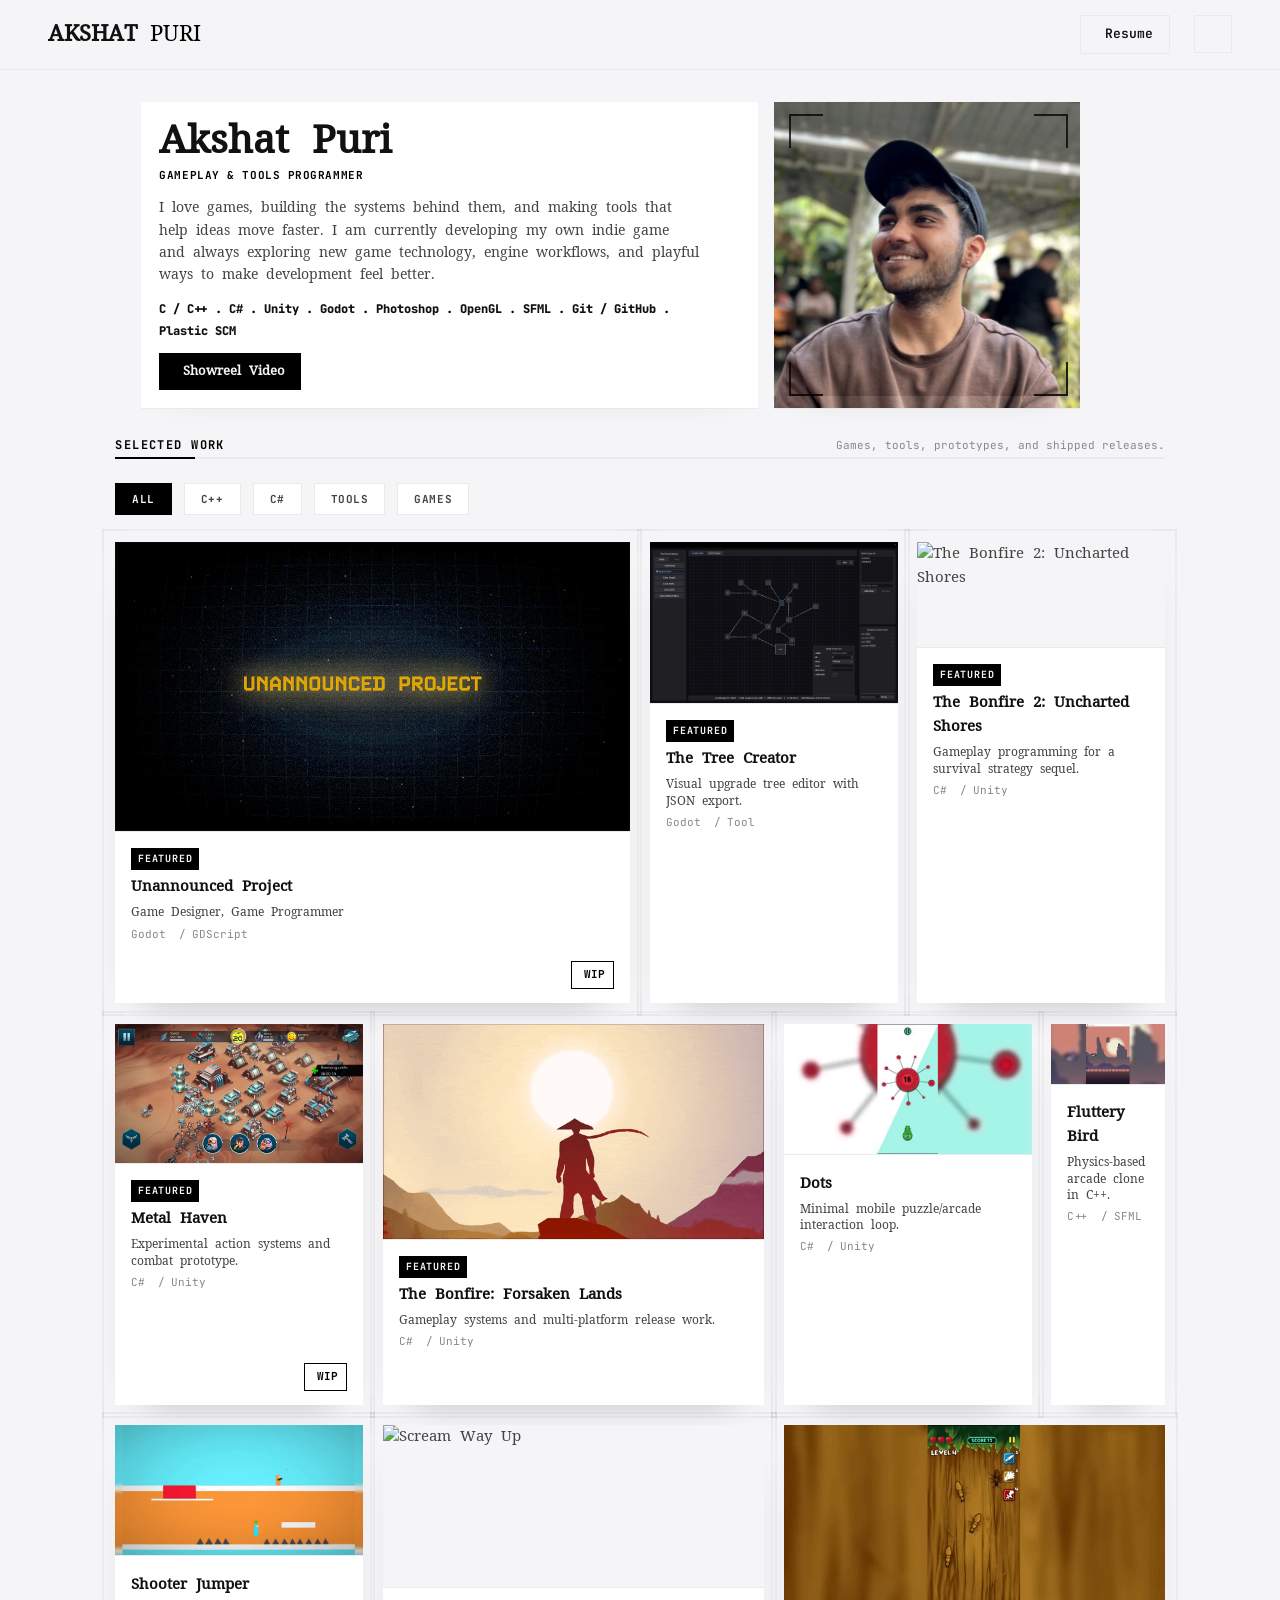
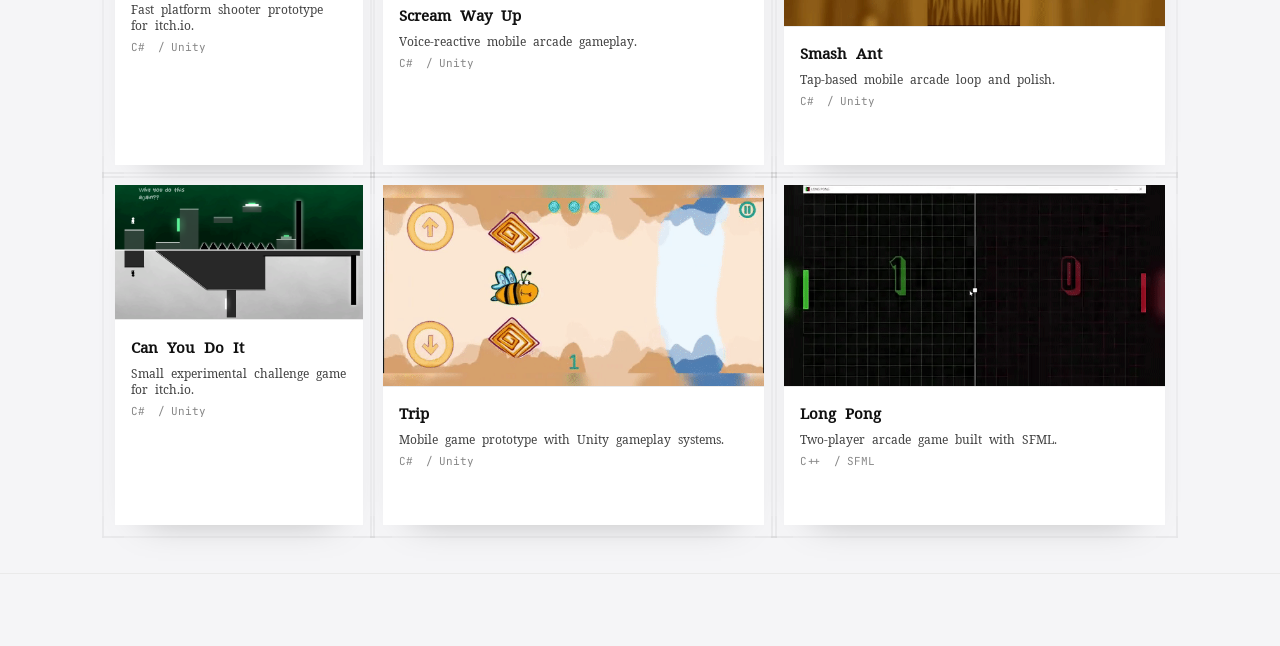
==== commit 78a3f17a: "added name changes" ====
--- a/index.html
+++ b/index.html
@@ -29,7 +29,7 @@
         <!-- Minimal Header -->
         <header class="global-header" id="navbar">
             <div class="logo">
-                <a href="#">Limb<span>void</span></a>
+                <a href="#">Akshat<span> Puri</span></a>
             </div>
 
             <div class="header-right">
@@ -406,10 +406,17 @@
             </div>
         </main>
 
-        <!-- Footer -->
         <footer class="footer">
-            <p>&copy; 2026 Limbvoid Games. All rights reserved.</p>
+            <nav class="footer-socials" aria-label="Social links">
+                <a href="https://github.com/AkshatPuri" target="_blank" rel="noopener" aria-label="GitHub"
+                    title="GitHub"><i class="fab fa-github"></i></a>
+                <a href="https://discord.com/users/Limbvoid#7779" target="_blank" rel="noopener" aria-label="Discord"
+                    title="Discord"><i class="fab fa-discord"></i></a>
+                <a href="https://limbvoid.itch.io/" target="_blank" rel="noopener" aria-label="Itch.io"
+                    title="Itch.io"><i class="fab fa-itch-io"></i></a>
+            </nav>
         </footer>
+
     </div>
 
     <!-- Video Showreel Modal -->
--- a/css/style.css
+++ b/css/style.css
@@ -2,25 +2,17 @@
    DESIGN TOKENS (Soft Low-Contrast Bento Grid)
    ========================================== */
 :root {
-    --bg: #f7efe2;
-    /* Warm paper base */
-    --bg-alt: #fffaf2;
-    /* Clean elevated card surface */
-    --text: #1f2a35;
-    /* Ink blue-charcoal */
-    --text-secondary: #4f6070;
-    /* Cool readable body text */
-    --text-muted: #87929e;
-    /* Quiet metadata */
-    --border: #d8cfc1;
-    /* Warm neutral divider */
-    --grid-line: rgba(31, 42, 53, 0.16);
-    --matrix-line: rgba(31, 42, 53, 0.24);
-    --accent: #d45f43;
-    /* Warm coral action color */
-    --accent-hover: #a94732;
-    --cool-accent: #2f6f8f;
-    /* Cool counterpoint */
+    --bg: #f5f5f7;
+    --bg-alt: #ffffff;
+    --text: #111111;
+    --text-secondary: #444444;
+    --text-muted: #888888;
+    --border: #eaeaea;
+    --grid-line: rgba(0, 0, 0, 0.04);
+    --matrix-line: rgba(0, 0, 0, 0.05);
+    --accent: #000000;
+    --accent-hover: #333333;
+    --cool-accent: #666666;
 
     --font-sans: 'Noto Serif Khitan Small Script', system-ui, -apple-system, sans-serif;
     --font-heading: 'Noto Serif Khitan Small Script', serif;
@@ -67,41 +59,6 @@
     /* CRT cyan counterpoint */
 }
 
-[data-theme="forest"] {
-    --bg: #0c120f;
-    /* Deep pine base */
-    --bg-alt: #172018;
-    /* Moss-dark panel surface */
-    --text: #f0ead8;
-    /* Warm parchment text */
-    --text-secondary: #c3cbb6;
-    /* Soft herb body text */
-    --text-muted: #83917e;
-    /* Quiet sage metadata */
-    --border: #303c2f;
-    /* Organic divider */
-    --grid-line: rgba(140, 172, 112, 0.18);
-    --matrix-line: rgba(215, 169, 85, 0.28);
-    --accent: #d7a955;
-    /* Brass highlight */
-    --accent-hover: #f0ca78;
-    --cool-accent: #6fab75;
-    /* Moss counterpoint */
-}
-
-[data-theme="minimalist"] {
-    --bg: #f5f5f7;
-    --bg-alt: #ffffff;
-    --text: #111111;
-    --text-secondary: #444444;
-    --text-muted: #888888;
-    --border: #eaeaea;
-    --grid-line: rgba(0, 0, 0, 0.04);
-    --matrix-line: rgba(0, 0, 0, 0.05);
-    --accent: #000000;
-    --accent-hover: #333333;
-    --cool-accent: #666666;
-}
 
 /* ==========================================
    RESET & BASE STYLES
@@ -702,6 +659,39 @@
 }
 
 /* ==========================================
+   FOOTER
+   ========================================== */
+.footer {
+    width: min(100%, 1280px);
+    margin: auto auto 0 auto;
+    /* push to bottom and center horizontally */
+    padding: clamp(8px, 1.1vw, 12px);
+    padding-top: 64px;
+    padding-bottom: 32px;
+    display: flex;
+    flex-direction: column;
+    align-items: center;
+}
+
+.footer-socials {
+    display: flex;
+    justify-content: center;
+    gap: 32px;
+    margin-bottom: 24px;
+}
+
+.footer-socials a {
+    font-size: 24px;
+    color: var(--text-muted);
+    transition: color 0.2s ease;
+}
+
+.footer-socials a:hover {
+    color: var(--accent);
+    translate: 0 -4px;
+}
+
+/* ==========================================
    WORK SECTION LABEL
    ========================================== */
 .work-section-label {
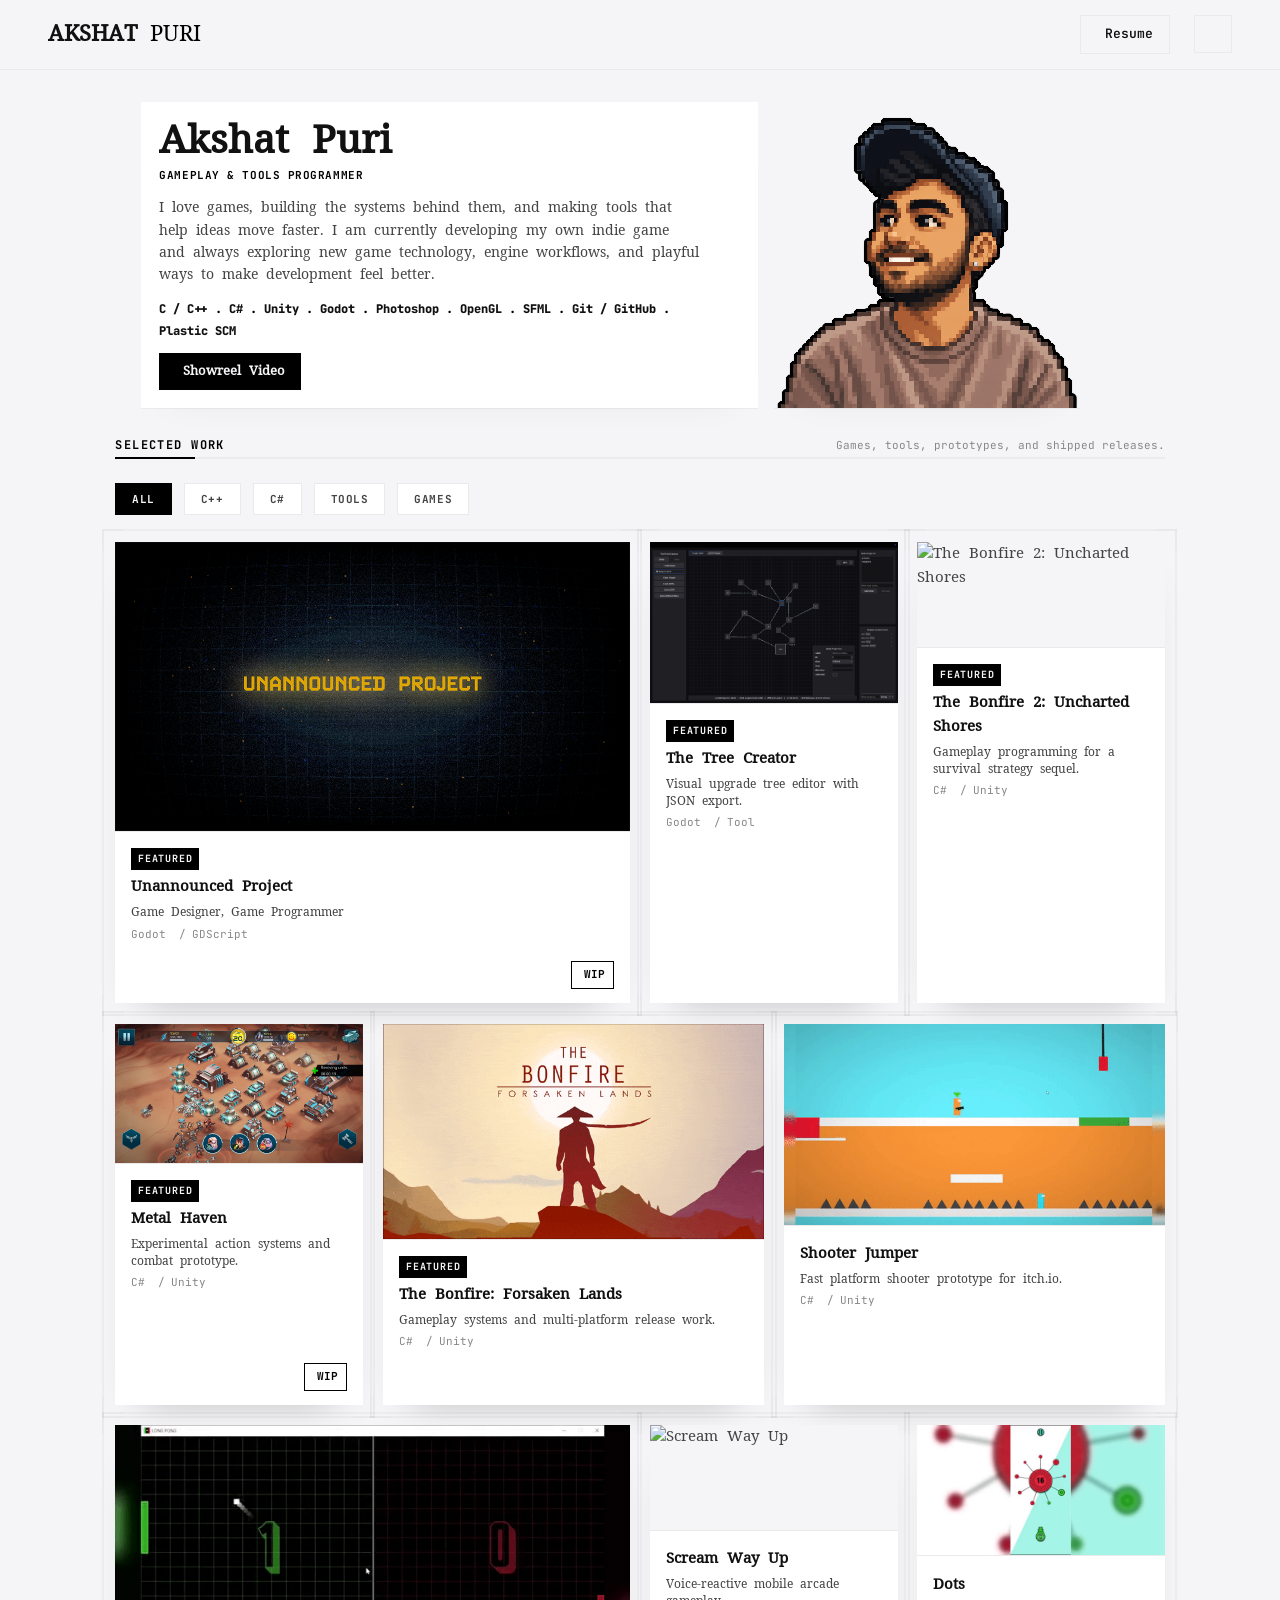
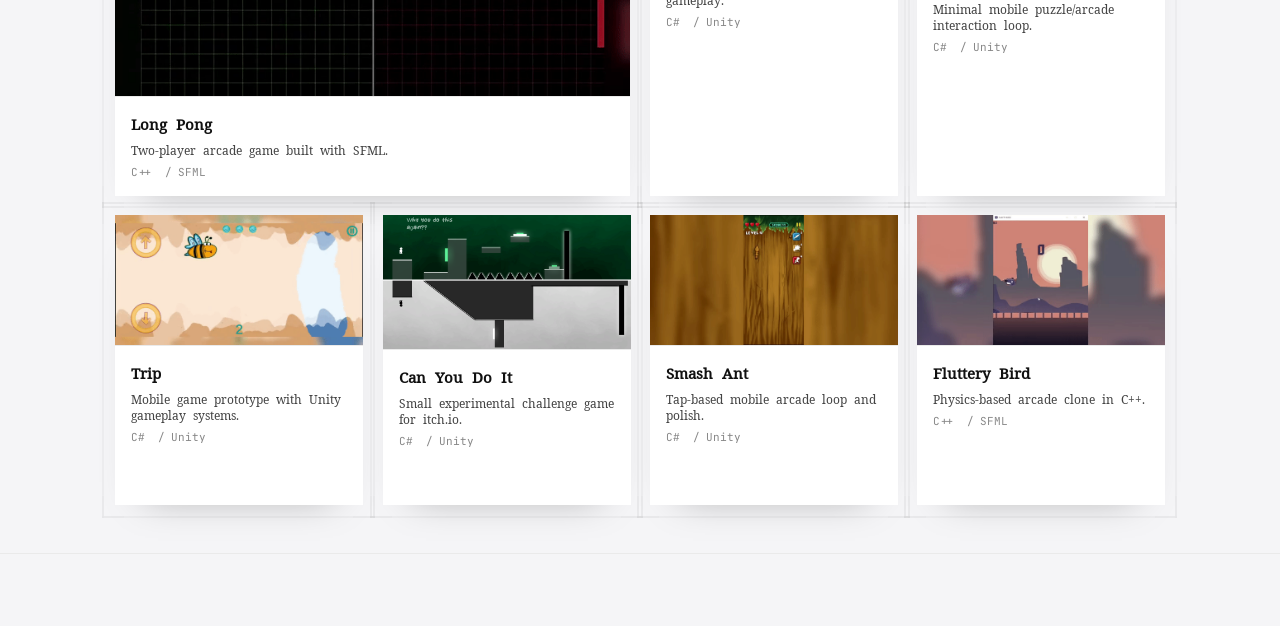
==== commit faafae10: "changed photo to pixelated one" ====
--- a/index.html
+++ b/index.html
@@ -78,7 +78,7 @@
                     <!-- Profile Photo + Social Links -->
                     <div class="profile-side">
                         <div class="bento-card span-2 photo-card">
-                            <img src="img/photu.jpg" alt="Akshat Puri" class="profile-photo">
+                            <img src="img/photu.png" alt="Akshat Puri" class="profile-photo">
                         </div>
                         <nav class="social-rail" aria-label="Social links">
                             <a href="https://github.com/AkshatPuri" target="_blank" rel="noopener" aria-label="GitHub"
@@ -402,7 +402,8 @@
                             </div>
                         </div>
                     </div>
-                </section>
+                
+</section>
             </div>
         </main>
 
--- a/css/style.css
+++ b/css/style.css
@@ -133,7 +133,6 @@
         border: 2px solid var(--text);
         color: var(--text);
         mix-blend-mode: difference;
-        border-radius: 0;
         pointer-events: none;
         transform: translate(-50%, -50%);
         z-index: 9999;
@@ -217,7 +216,6 @@
     font-size: 22px;
     font-weight: 800;
     text-transform: uppercase;
-    letter-spacing: 0;
     display: inline-block;
     transition: color 0.24s ease, transform 0.24s ease, letter-spacing 0.24s ease;
 }
@@ -303,9 +301,7 @@
    MAIN CONTENT & BENTO GRID SYSTEM
    ========================================== */
 .main-content {
-    max-width: none;
     width: 100%;
-    margin: 0;
     padding: clamp(1rem, 2.2vh, 1.5rem) clamp(1rem, 3vw, 2.625rem) clamp(1.75rem, 4vh, 2.5rem);
     flex-grow: 1;
 }
@@ -319,7 +315,6 @@
         minmax(0, 0.35fr) repeat(6, minmax(0, 1fr)) minmax(0, 0.35fr);
     gap: var(--matrix-gap);
     padding: clamp(8px, 1.1vw, 12px);
-    overflow: visible;
     min-width: 0;
 }
 
@@ -353,7 +348,6 @@
     display: grid;
     grid-template-columns: repeat(8, minmax(0, 1fr));
     gap: var(--matrix-gap);
-    overflow: visible;
     min-width: 0;
 }
 
@@ -448,8 +442,8 @@
 .bio-card {
     gap: calc(var(--intro-panel-height) * 0.026);
     flex: 1 1 64%;
-    height: var(--intro-panel-height);
-    min-height: 0;
+    height: auto;
+    min-height: var(--intro-panel-height);
     padding: calc(var(--intro-panel-height) * 0.06);
 }
 
@@ -462,7 +456,6 @@
 .bio-card .display-title {
     font-size: clamp(1.8rem, 3.2vw, 2.45rem);
     line-height: 1.1;
-    letter-spacing: 0;
     color: var(--text);
 }
 
@@ -558,8 +551,9 @@
 }
 
 .photo-card {
-    padding: 0;
-    background: var(--text);
+    padding: 0px;
+    --art-outline: drop-shadow(1px 0 0 var(--accent)) drop-shadow(-1px 0 0 var(--accent)) drop-shadow(0 1px 0 var(--accent)) drop-shadow(0 -1px 0 var(--accent)) drop-shadow(1px 1px 0 var(--accent)) drop-shadow(-1px -1px 0 var(--accent)) drop-shadow(1px -1px 0 var(--accent)) drop-shadow(-1px 1px 0 var(--accent));
+    background: transparent;
     isolation: isolate;
     width: var(--intro-panel-height);
     height: var(--intro-panel-height);
@@ -576,60 +570,26 @@
     align-self: flex-start;
 }
 
-.photo-card::before,
-.photo-card::after {
-    content: "";
-    position: absolute;
-    inset: 12px;
-    pointer-events: none;
-    z-index: 3;
-}
-
-.photo-card::before {
-    background:
-        linear-gradient(var(--accent), var(--accent)) left top / 34px 2px no-repeat,
-        linear-gradient(var(--accent), var(--accent)) right top / 34px 2px no-repeat,
-        linear-gradient(var(--accent), var(--accent)) left bottom / 34px 2px no-repeat,
-        linear-gradient(var(--accent), var(--accent)) right bottom / 34px 2px no-repeat,
-        linear-gradient(90deg, var(--accent), var(--accent)) left top / 2px 34px no-repeat,
-        linear-gradient(90deg, var(--accent), var(--accent)) right top / 2px 34px no-repeat,
-        linear-gradient(90deg, var(--accent), var(--accent)) left bottom / 2px 34px no-repeat,
-        linear-gradient(90deg, var(--accent), var(--accent)) right bottom / 2px 34px no-repeat;
-    opacity: 0.75;
-}
-
-.photo-card::after {
-    background:
-        linear-gradient(135deg, color-mix(in srgb, var(--cool-accent) 24%, transparent), transparent 38%),
-        linear-gradient(315deg, color-mix(in srgb, var(--accent) 28%, transparent), transparent 42%),
-        linear-gradient(180deg, transparent 58%, rgba(0, 0, 0, 0.35));
-    mix-blend-mode: soft-light;
-    opacity: 0.9;
-    transition: opacity 0.28s ease;
-}
-
 .photo-card .profile-photo {
     width: 100%;
     height: 100%;
-    object-fit: cover;
-    display: block;
+    object-fit: contain;
     aspect-ratio: 1 / 1;
-    filter: contrast(1.04) saturate(0.92);
+    image-rendering: pixelated;
+    filter: var(--art-outline);
     transform: scale(1.01);
     transition: transform 0.42s cubic-bezier(0.16, 1, 0.3, 1), filter 0.42s ease;
 }
 
+.photo-card:hover {
+    box-shadow: none !important;
+    transform: none !important;
+    background: transparent !important;
+}
+
 .photo-card:hover .profile-photo {
-    filter: contrast(1.1) saturate(1.04);
+    filter: var(--art-outline) contrast(1.05) saturate(1.1);
     transform: scale(1.055);
-}
-
-.photo-card:hover::after {
-    opacity: 0.7;
-}
-
-.photo-card:hover::before {
-    animation: photoFrameLock 720ms steps(2, end);
 }
 
 .social-rail {
@@ -865,7 +825,6 @@
 .project-card .card-media {
     width: 100%;
     aspect-ratio: 21 / 9;
-    overflow: visible;
     border-bottom: 1px solid var(--border);
     position: relative;
     z-index: 2;
@@ -878,34 +837,6 @@
     height: 100%;
     object-fit: contain;
     transition: var(--transition);
-}
-
-.project-card .card-media-empty {
-    display: grid;
-    place-items: center;
-    background:
-        linear-gradient(90deg, transparent 0 49%, color-mix(in srgb, var(--matrix-line) 72%, transparent) 49% 51%, transparent 51%),
-        linear-gradient(0deg, transparent 0 49%, color-mix(in srgb, var(--matrix-line) 72%, transparent) 49% 51%, transparent 51%),
-        color-mix(in srgb, var(--bg-alt) 84%, var(--accent) 16%);
-    background-size: 38px 38px;
-}
-
-.project-card .card-media-empty::before {
-    content: "EMPTY CARD";
-    font-family: var(--font-mono);
-    font-size: 11px;
-    font-weight: 800;
-    letter-spacing: 0.12em;
-    color: var(--text-muted);
-    border: 1px solid var(--matrix-line);
-    padding: 8px 10px;
-    background: var(--bg);
-}
-
-.project-card.is-test-card .card-info {
-    background:
-        linear-gradient(90deg, color-mix(in srgb, var(--accent) 12%, transparent), transparent 42%),
-        var(--bg-alt);
 }
 
 .project-card:hover .card-media img {
@@ -1012,7 +943,6 @@
 }
 
 .project-card .card-links a:hover {
-    background: var(--text);
     color: var(--accent);
     transform: translateY(-2px);
 }
@@ -1060,19 +990,6 @@
     }
 }
 
-@keyframes caretBlink {
-
-    0%,
-    52% {
-        opacity: 1;
-    }
-
-    53%,
-    100% {
-        opacity: 0;
-    }
-}
-
 @keyframes workSignal {
 
     0%,
@@ -1089,28 +1006,6 @@
     70% {
         transform: translateX(60px);
         opacity: 0.7;
-    }
-}
-
-@keyframes photoFrameLock {
-
-    0%,
-    100% {
-        opacity: 0.75;
-        transform: translate(0, 0);
-    }
-
-    25% {
-        opacity: 1;
-        transform: translate(2px, 0);
-    }
-
-    50% {
-        transform: translate(-1px, 1px);
-    }
-
-    75% {
-        transform: translate(0, -1px);
     }
 }
 
@@ -1204,15 +1099,16 @@
 @media (max-width: 980px) {
     .intro-grid {
         --intro-panel-height: clamp(14rem, 30vw, 18rem);
-        flex-direction: row;
-        align-items: stretch;
+        flex-direction: column;
+        align-items: center;
         width: 100%;
     }
 
     .bio-card {
         flex: 1 1 auto;
-        height: var(--intro-panel-height);
-        min-width: 0;
+        height: auto;
+        width: 100%;
+        min-height: var(--intro-panel-height);
     }
 
     .intro-grid .profile-side {
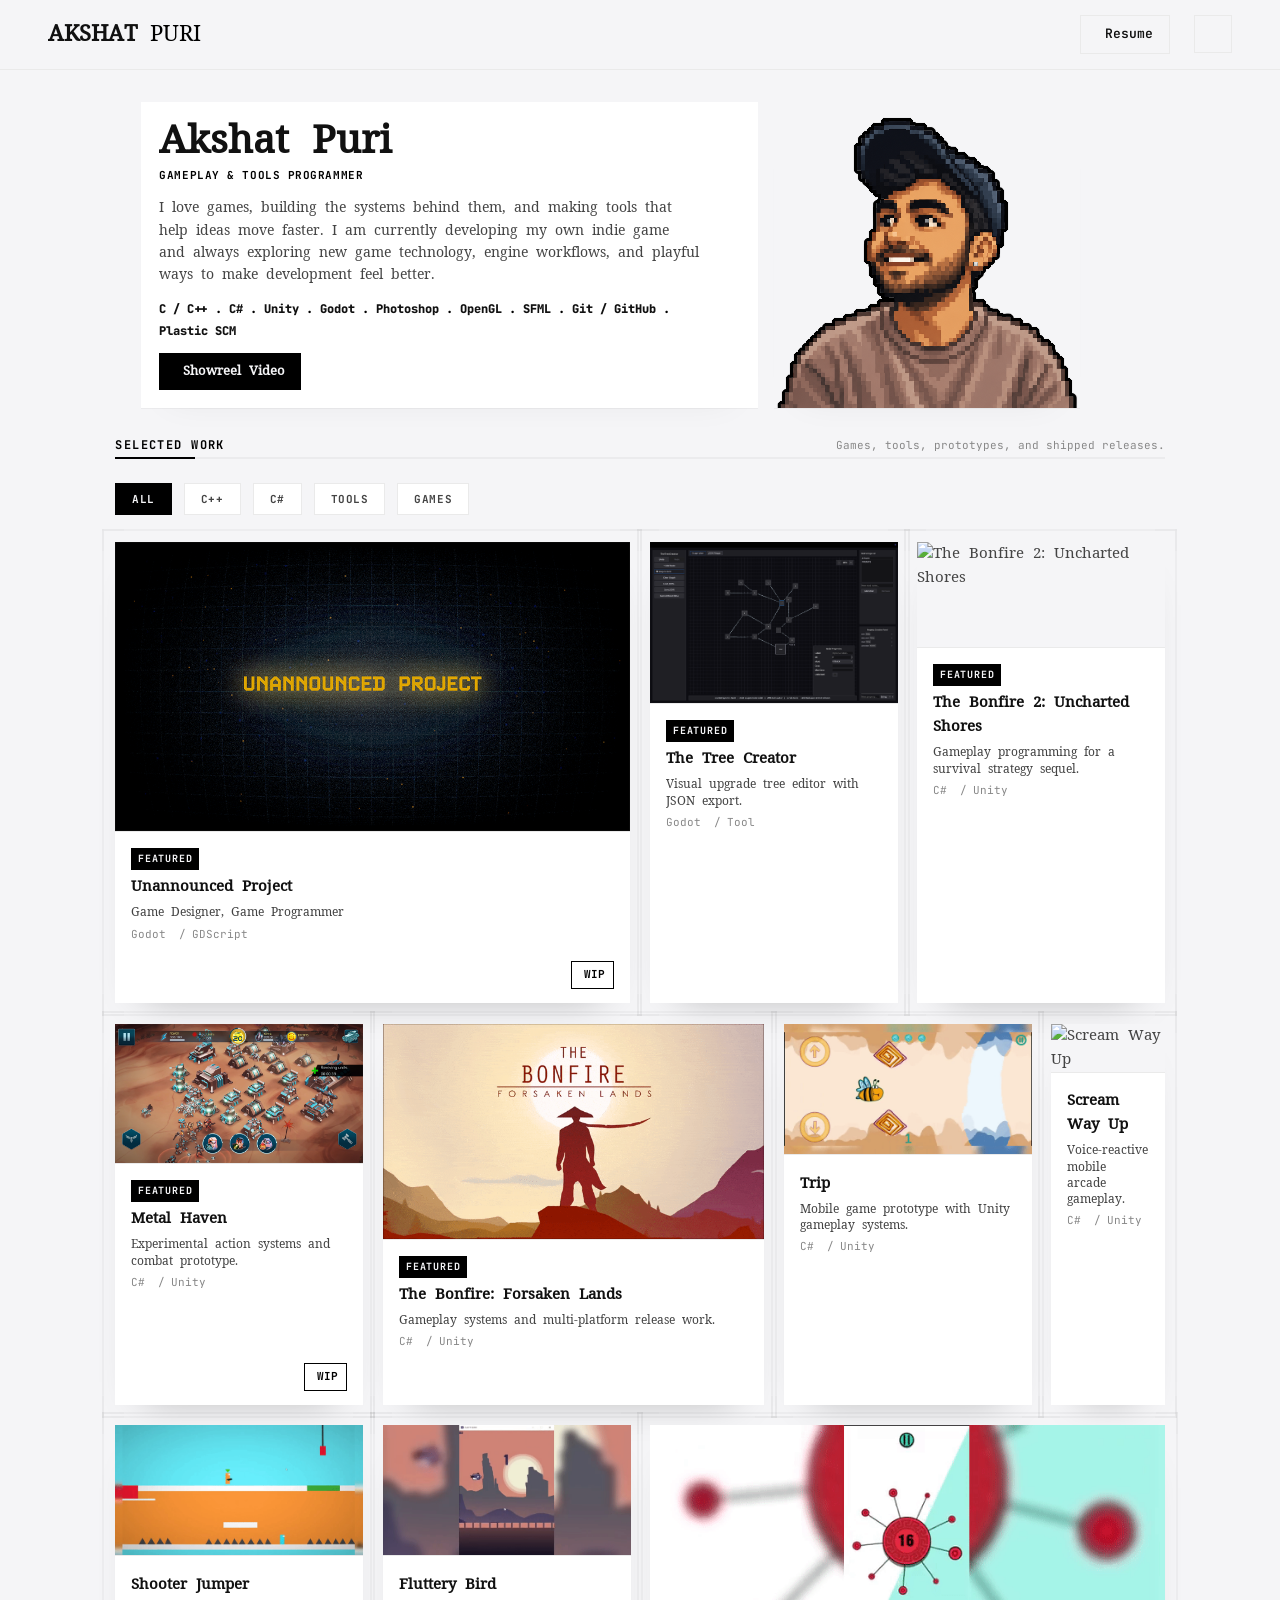
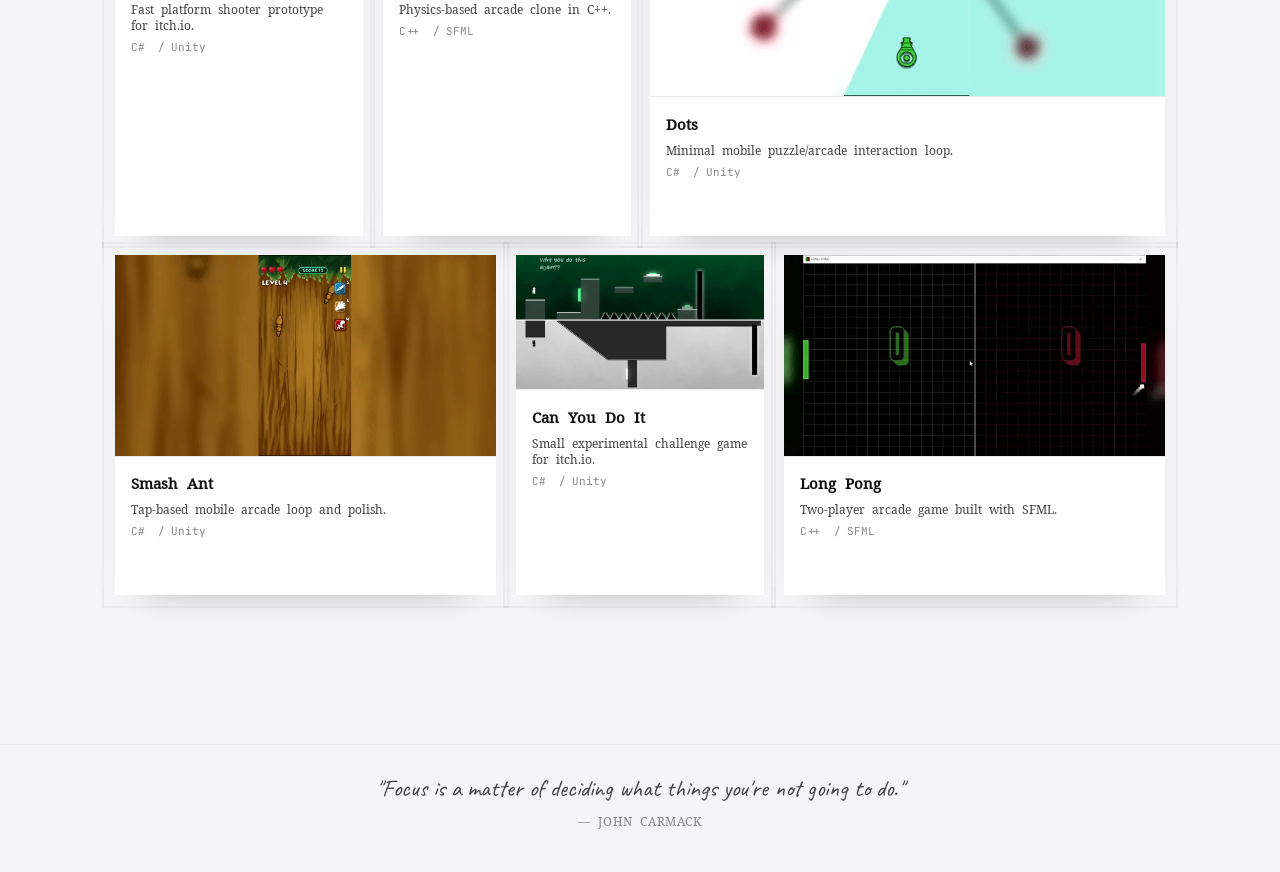
==== commit 8e30880b: "added quote" ====
--- a/index.html
+++ b/index.html
@@ -18,7 +18,7 @@
     <link rel="preconnect" href="https://fonts.googleapis.com">
     <link rel="preconnect" href="https://fonts.gstatic.com" crossorigin>
     <link
-        href="https://fonts.googleapis.com/css2?family=Noto+Serif+Khitan+Small+Script&family=JetBrains+Mono:wght@400;500;700&display=swap"
+        href="https://fonts.googleapis.com/css2?family=Caveat:wght@400;500;600;700&family=Noto+Serif+Khitan+Small+Script&family=JetBrains+Mono:wght@400;500;700&display=swap"
         rel="stylesheet">
     <link rel="stylesheet" href="css/style.css">
     <script src="https://kit.fontawesome.com/212c995959.js" crossorigin="anonymous"></script>
@@ -402,20 +402,16 @@
                             </div>
                         </div>
                     </div>
-                
-</section>
+
+                </section>
             </div>
         </main>
 
         <footer class="footer">
-            <nav class="footer-socials" aria-label="Social links">
-                <a href="https://github.com/AkshatPuri" target="_blank" rel="noopener" aria-label="GitHub"
-                    title="GitHub"><i class="fab fa-github"></i></a>
-                <a href="https://discord.com/users/Limbvoid#7779" target="_blank" rel="noopener" aria-label="Discord"
-                    title="Discord"><i class="fab fa-discord"></i></a>
-                <a href="https://limbvoid.itch.io/" target="_blank" rel="noopener" aria-label="Itch.io"
-                    title="Itch.io"><i class="fab fa-itch-io"></i></a>
-            </nav>
+            <div class="footer-quote">
+                "Focus is a matter of deciding what things you're not going to do."<br>
+                <span>— John Carmack</span>
+            </div>
         </footer>
 
     </div>
--- a/css/style.css
+++ b/css/style.css
@@ -1038,10 +1038,25 @@
    FOOTER
    ========================================== */
 .footer {
-    padding: 24px 0;
+    margin-top: 100px;
+    padding: 24px 0 40px;
     border-top: 1px solid var(--border);
     text-align: center;
-    font-size: 13px;
+}
+
+.footer-quote {
+    font-family: 'Caveat', cursive;
+    font-size: 24px;
+    color: var(--text-secondary);
+}
+
+.footer-quote span {
+    font-family: var(--font-sans);
+    font-size: 12px;
+    letter-spacing: 0.05em;
+    text-transform: uppercase;
+    display: block;
+    margin-top: 6px;
     color: var(--text-muted);
 }
 
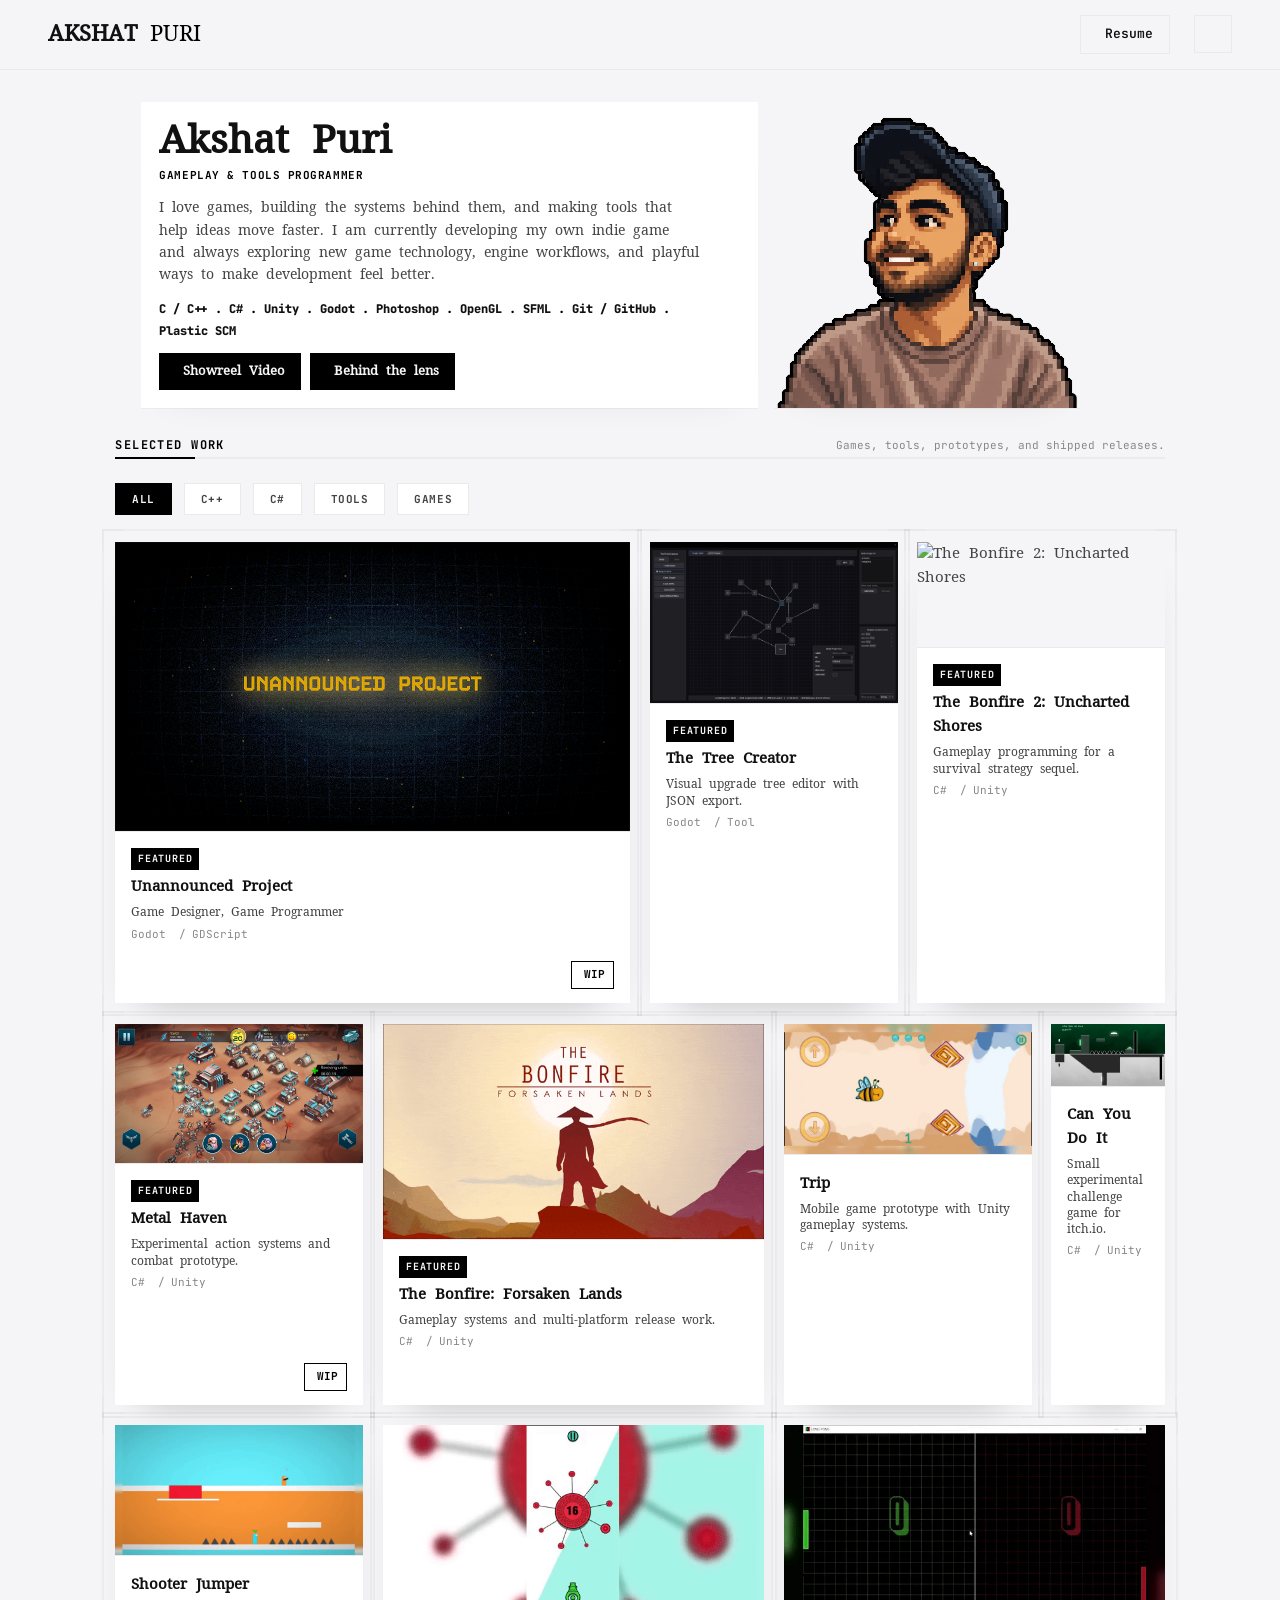
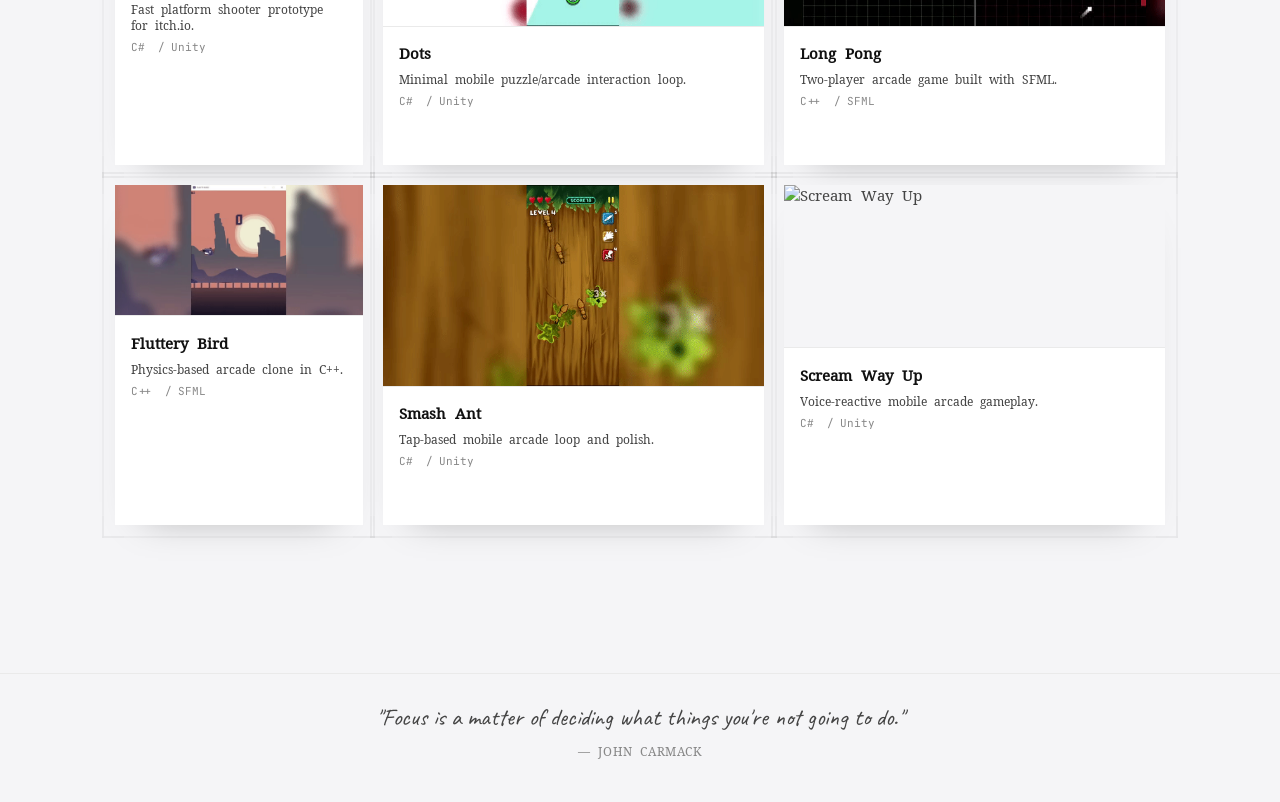
==== commit c4b6cabc: "Added photos page" ====
--- a/index.html
+++ b/index.html
@@ -4,6 +4,7 @@
 <head>
     <script>
         (() => {
+            document.documentElement.classList.add('js-enabled');
             const savedTheme = localStorage.getItem('theme');
             if (savedTheme) {
                 document.documentElement.setAttribute('data-theme', savedTheme);
@@ -72,6 +73,9 @@
                                 class="video-btn">
                                 <i class="fab fa-youtube"></i> Showreel Video
                             </a>
+                            <a href="photos.html" class="video-btn photo-btn">
+                                <i class="fas fa-camera"></i> Behind the lens
+                            </a>
                         </div>
                     </div>
 
--- a/css/style.css
+++ b/css/style.css
@@ -618,38 +618,6 @@
     transform: translateX(5px);
 }
 
-/* ==========================================
-   FOOTER
-   ========================================== */
-.footer {
-    width: min(100%, 1280px);
-    margin: auto auto 0 auto;
-    /* push to bottom and center horizontally */
-    padding: clamp(8px, 1.1vw, 12px);
-    padding-top: 64px;
-    padding-bottom: 32px;
-    display: flex;
-    flex-direction: column;
-    align-items: center;
-}
-
-.footer-socials {
-    display: flex;
-    justify-content: center;
-    gap: 32px;
-    margin-bottom: 24px;
-}
-
-.footer-socials a {
-    font-size: 24px;
-    color: var(--text-muted);
-    transition: color 0.2s ease;
-}
-
-.footer-socials a:hover {
-    color: var(--accent);
-    translate: 0 -4px;
-}
 
 /* ==========================================
    WORK SECTION LABEL
